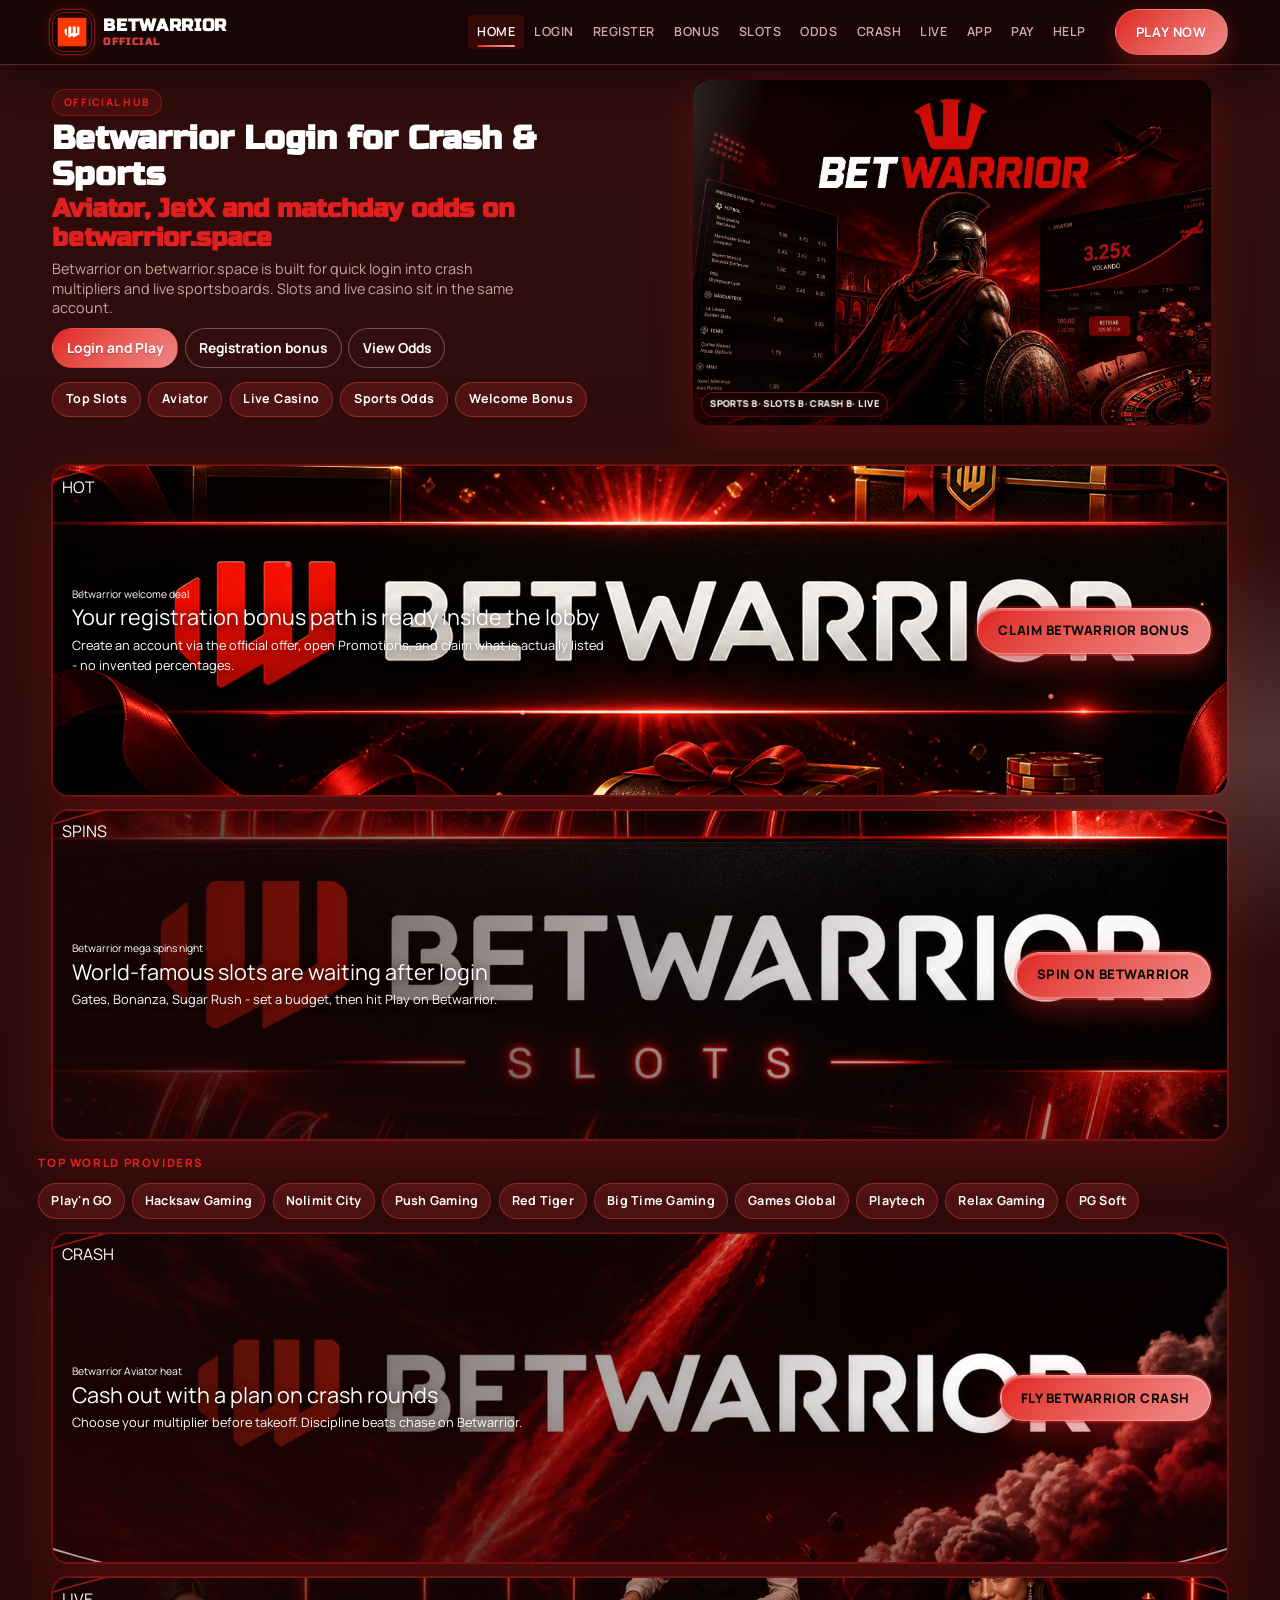
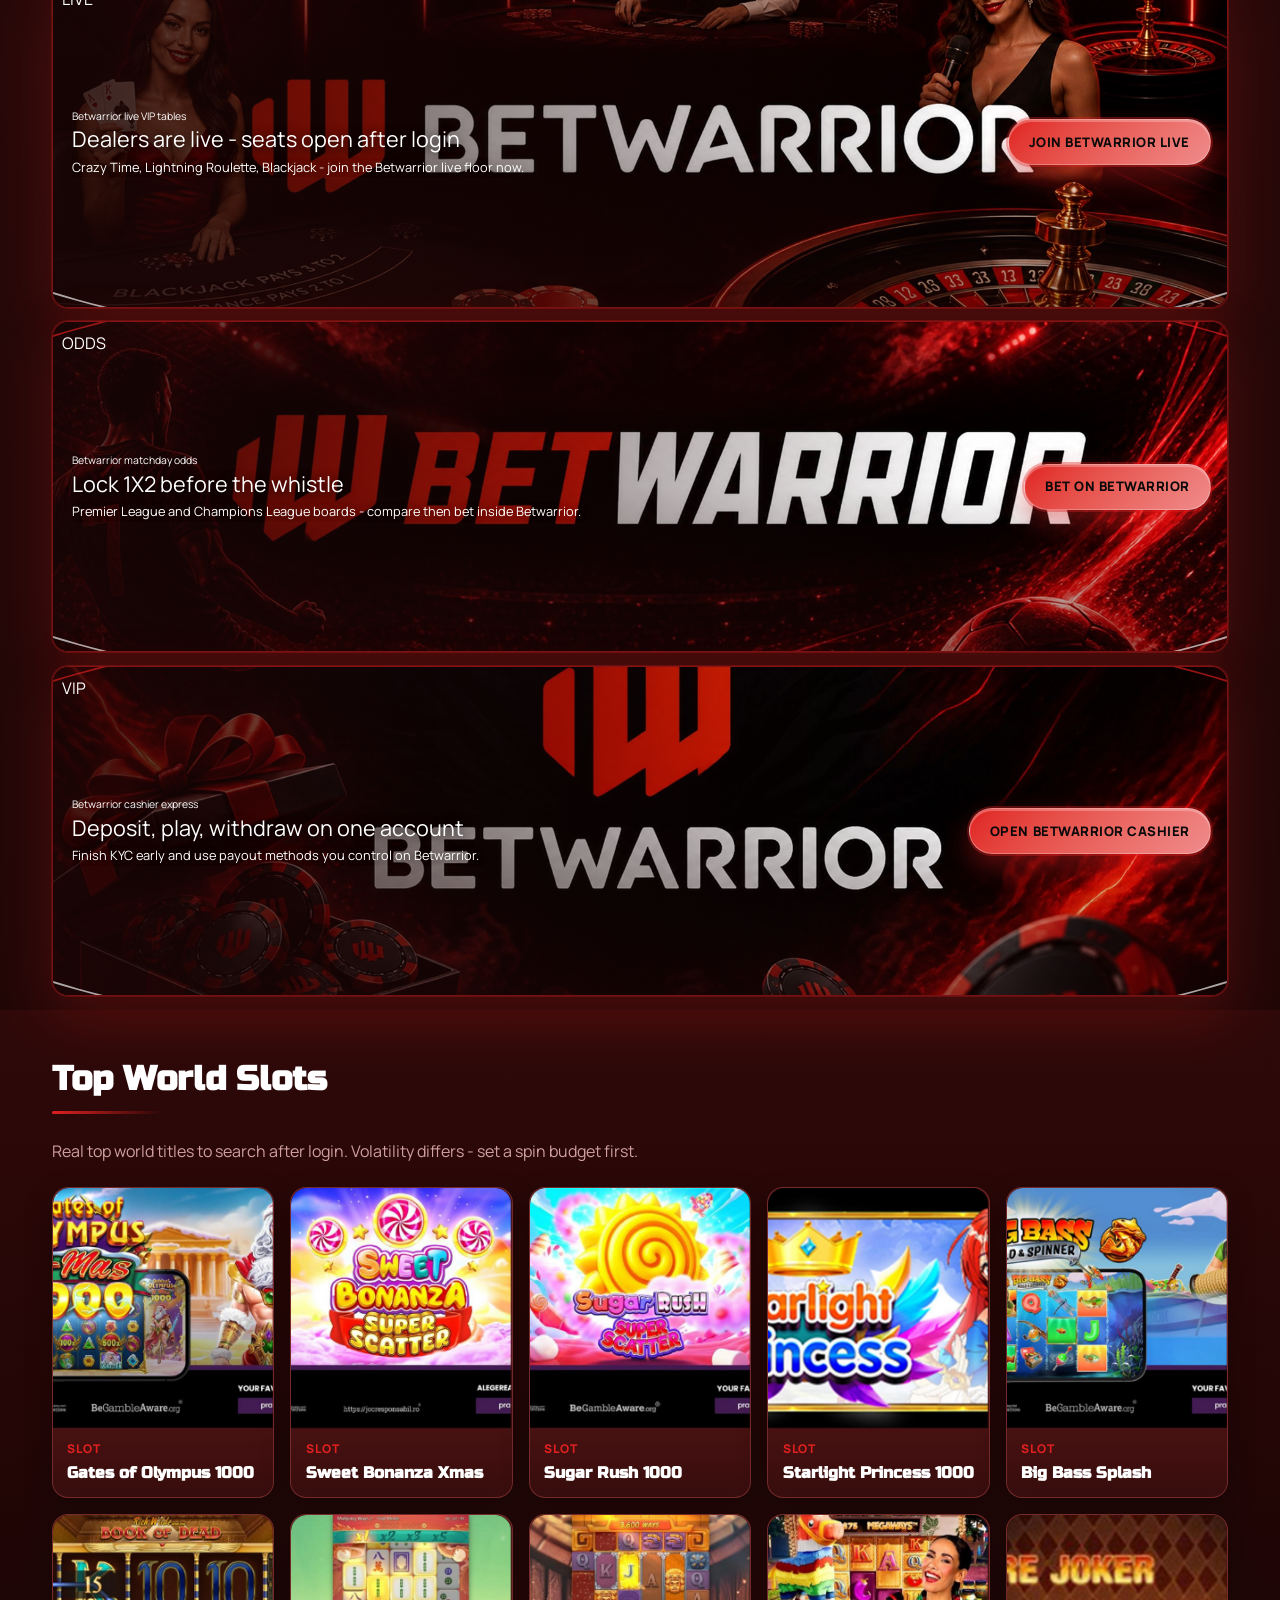
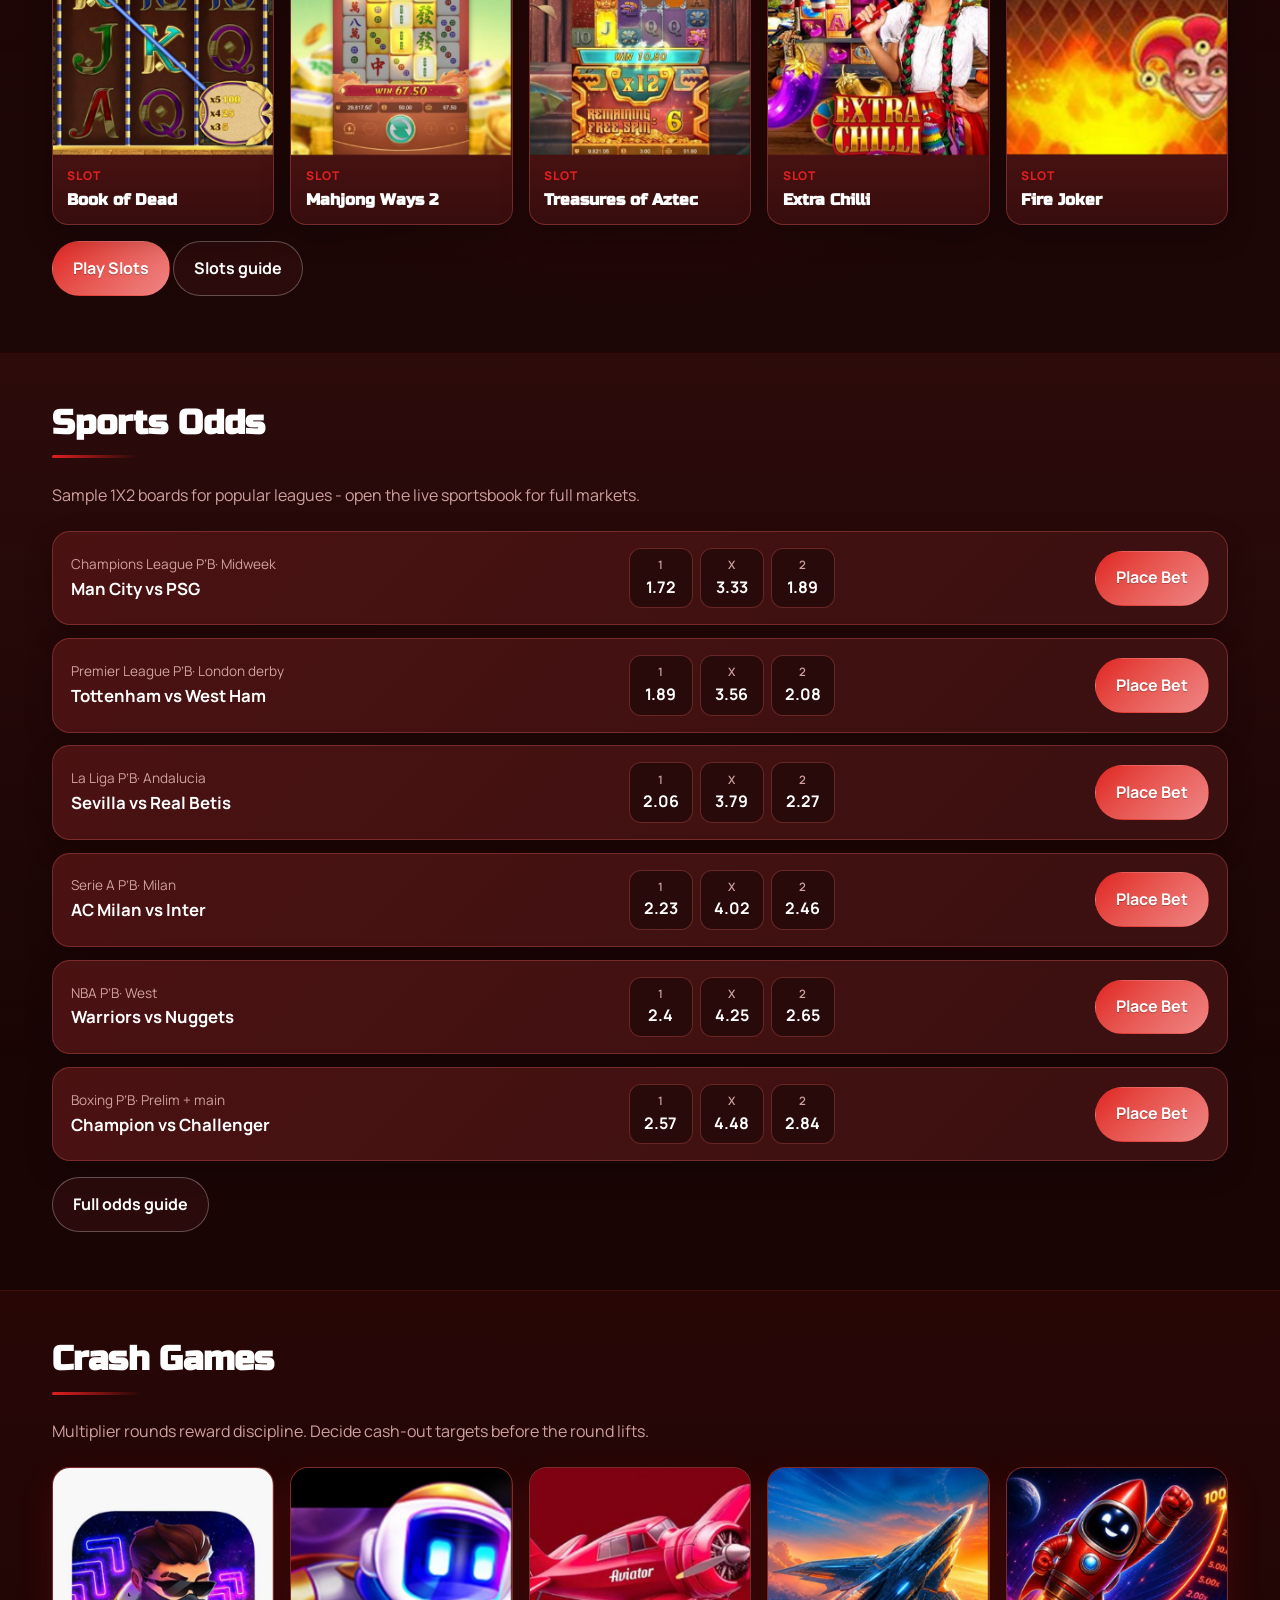
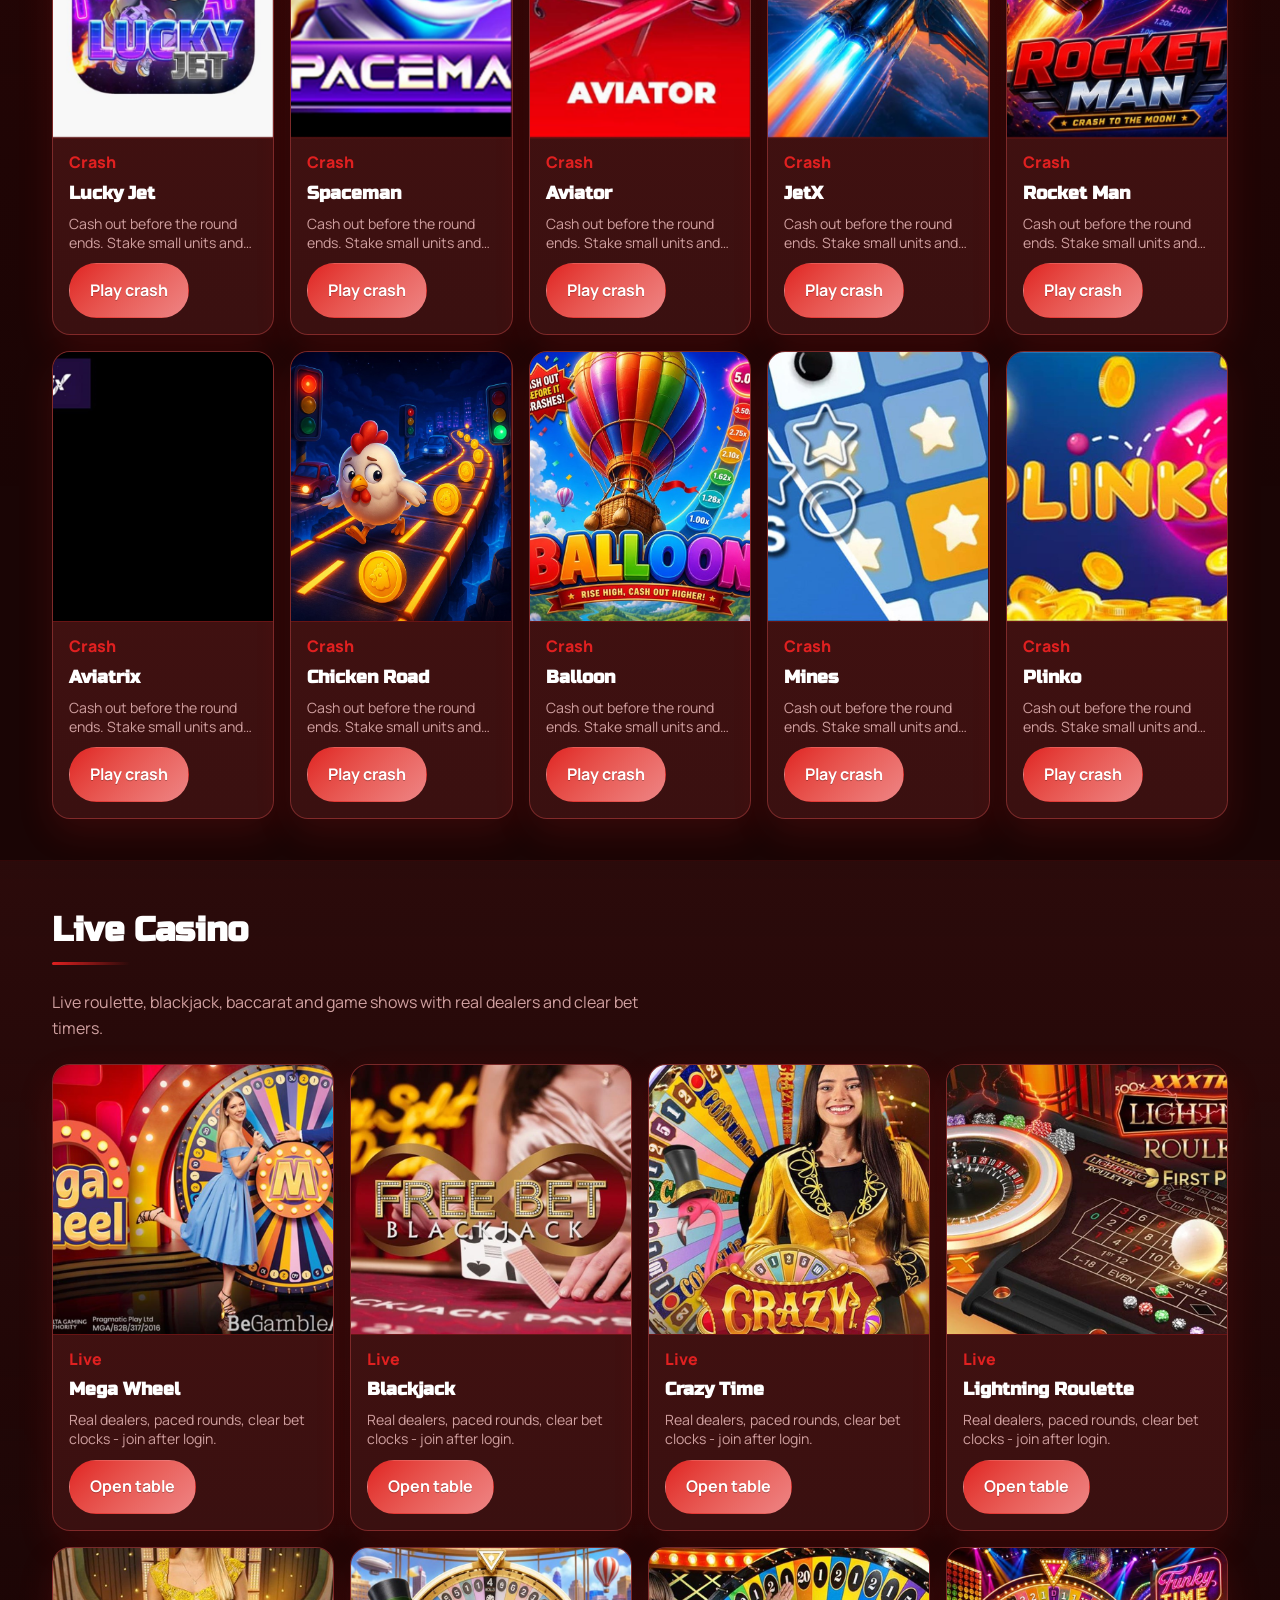
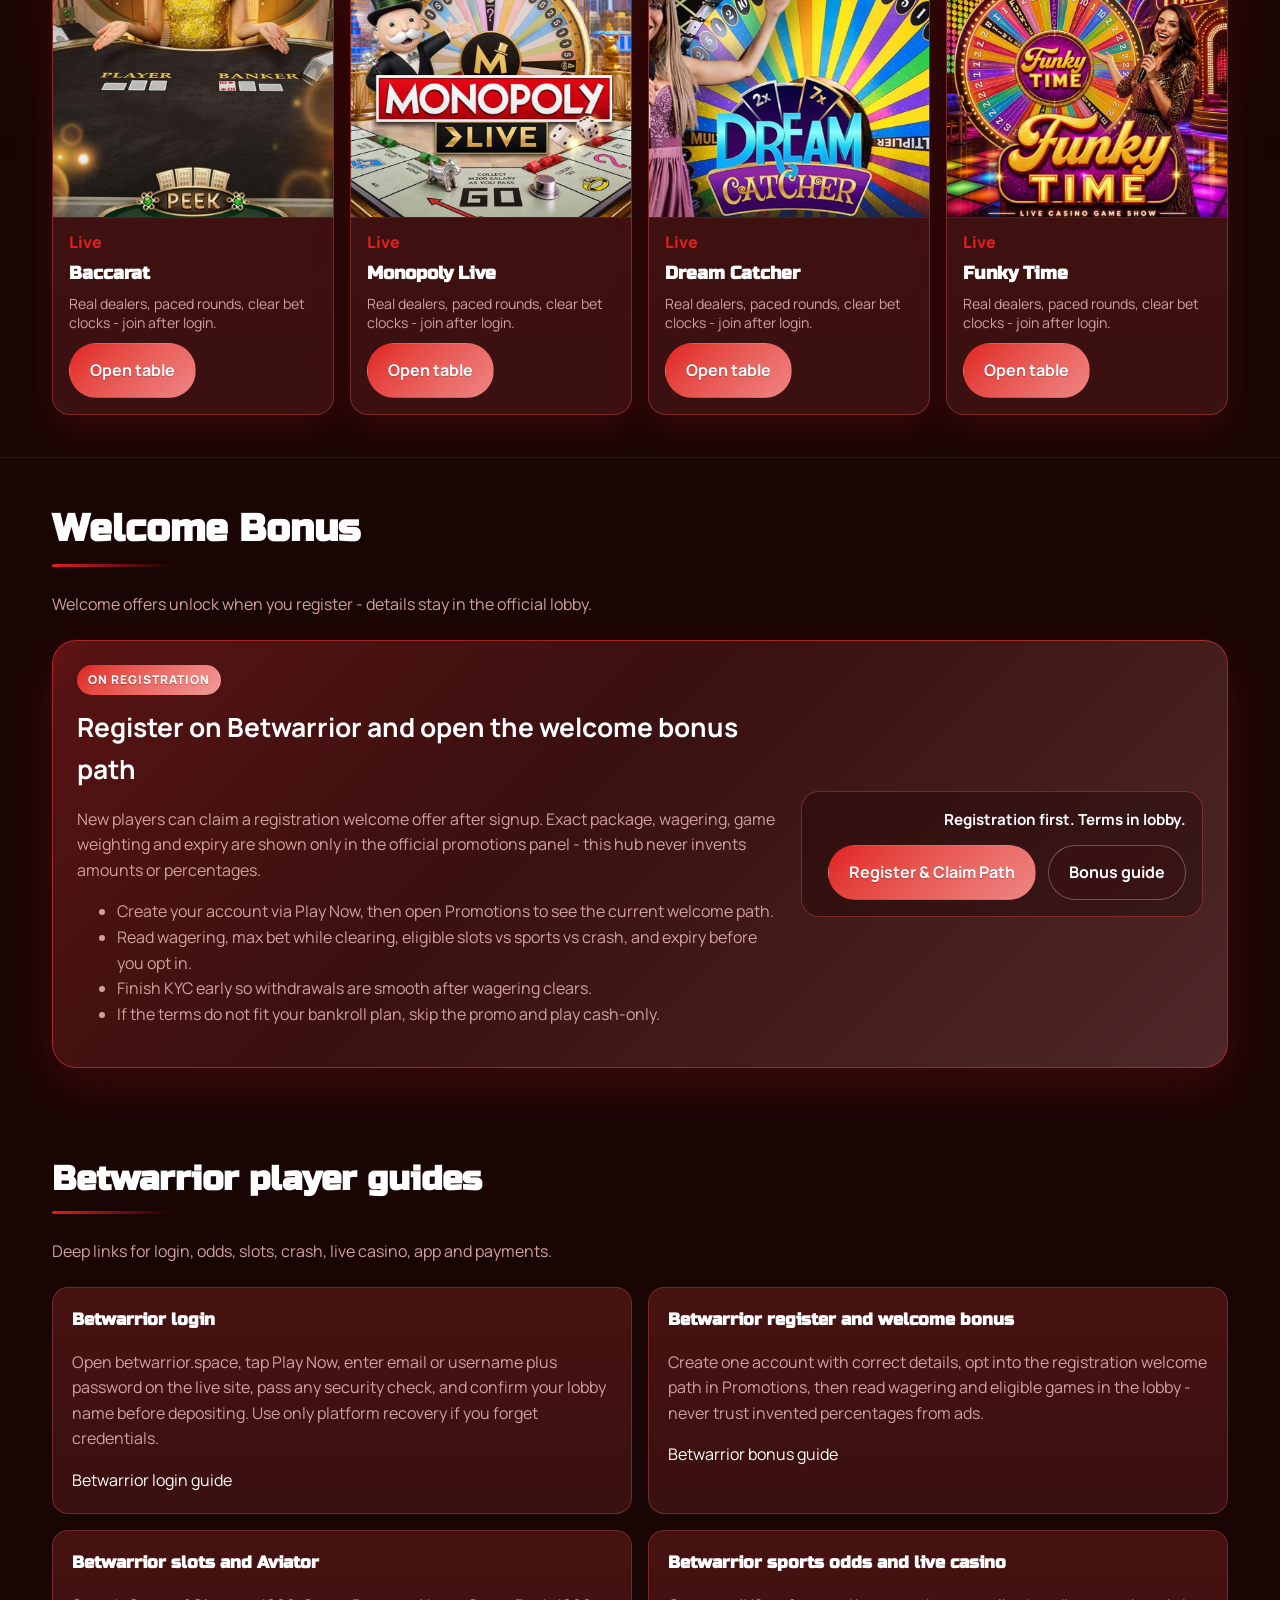
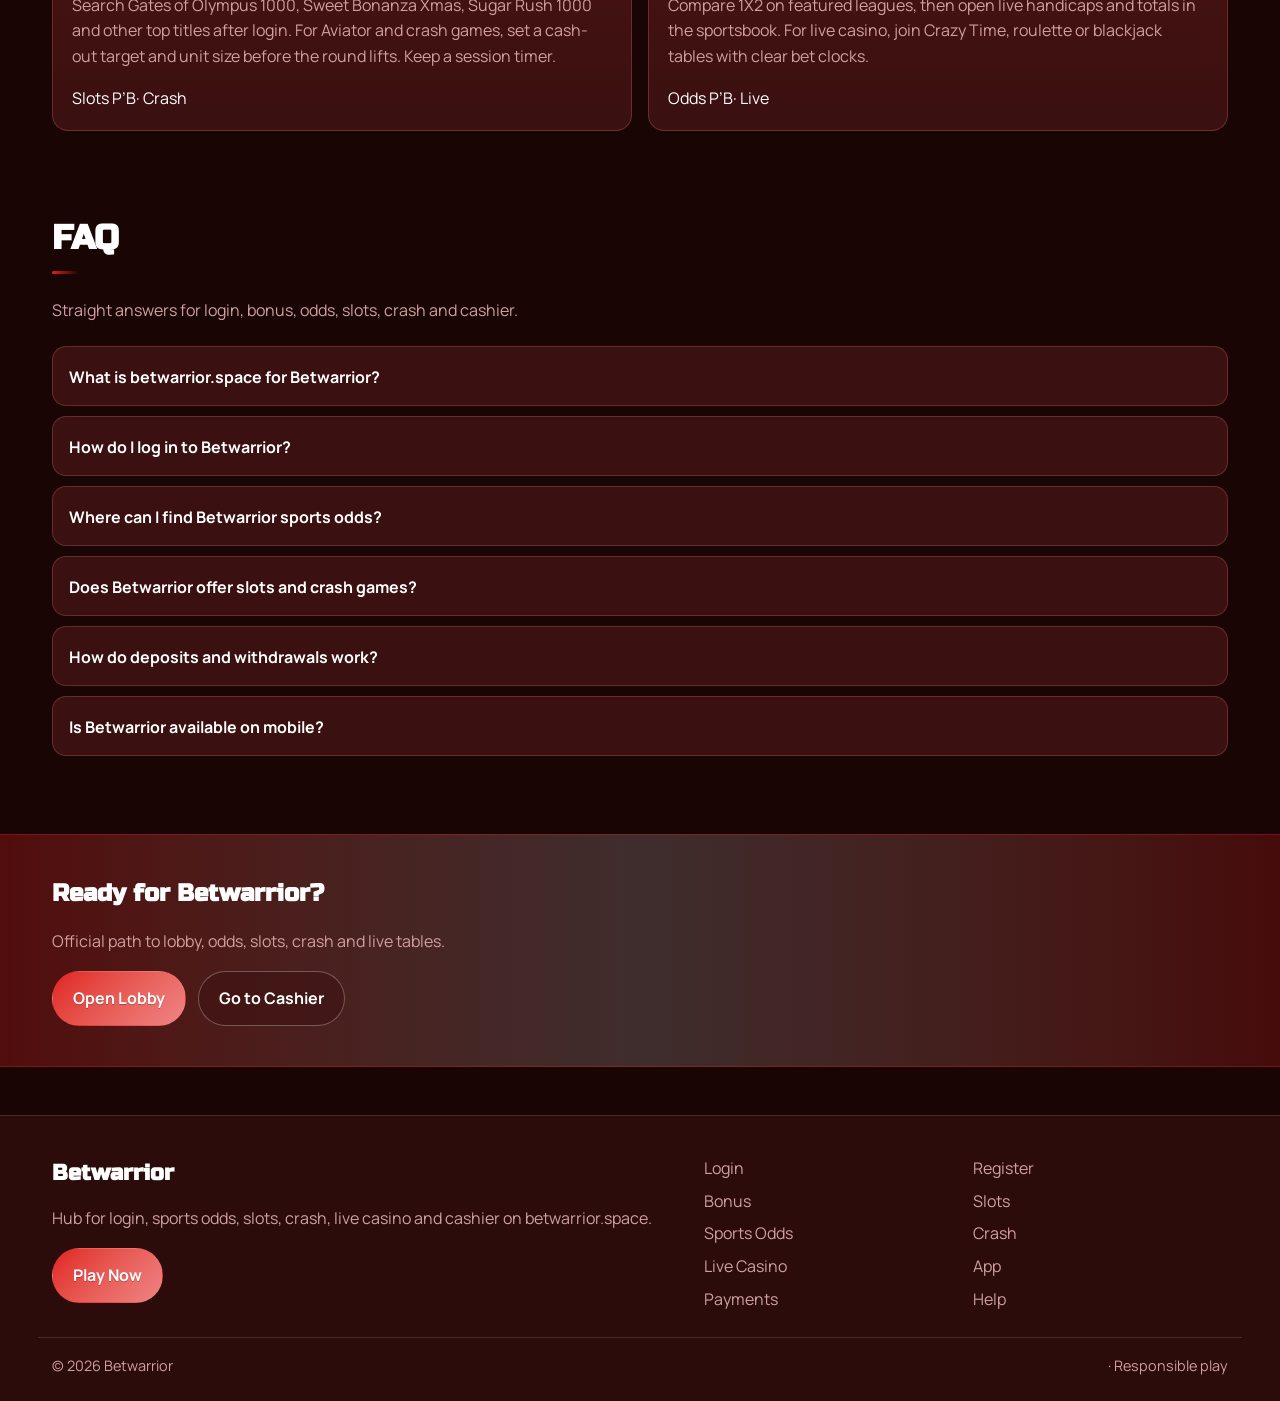
==== index.html @ b905998a "Launch Betwarrior hub on betwarrior.space" ====
<!DOCTYPE html>
<html lang="en">
<head>
<meta charset="utf-8">
<meta name="viewport" content="width=device-width, initial-scale=1">
<title>Betwarrior Login, Aviator Crash, Sports Odds &amp; Slots | betwarrior.space</title>
<meta name="description" content="Betwarrior via betwarrior.space: login, welcome bonus path, Aviator crash, sports odds, top slots and live casino.">
<meta name="keywords" content="Betwarrior, Betwarrior login, Betwarrior register, Betwarrior bonus, Betwarrior slots, Betwarrior Aviator, Betwarrior live casino, Betwarrior odds, Betwarrior app, Betwarrior deposit, Gates of Olympus 1000, Sweet Bonanza Xmas, Sugar Rush 1000, Aviator, crash games, sports betting, betwarrior.space">
<meta name="robots" content="index,follow,max-image-preview:large">
<link rel="canonical" href="https://betwarrior.space/">
<meta property="og:type" content="website">
<meta property="og:site_name" content="Betwarrior">
<meta property="og:title" content="Betwarrior Login, Aviator Crash, Sports Odds &amp; Slots | betwarrior.space">
<meta property="og:description" content="Betwarrior via betwarrior.space: login, welcome bonus path, Aviator crash, sports odds, top slots and live casino.">
<meta property="og:url" content="https://betwarrior.space/">
<meta property="og:image" content="https://betwarrior.space/assets/brand/logo.png">
<meta name="twitter:card" content="summary_large_image">
<meta name="twitter:title" content="Betwarrior Login, Aviator Crash, Sports Odds &amp; Slots | betwarrior.space">
<meta name="twitter:description" content="Betwarrior via betwarrior.space: login, welcome bonus path, Aviator crash, sports odds, top slots and live casino.">
<meta name="twitter:image" content="https://betwarrior.space/assets/brand/logo.png">
<link rel="icon" href="/favicon.ico" sizes="any">
<link rel="icon" type="image/png" sizes="48x48" href="/favicon-48x48.png">
<link rel="icon" type="image/png" sizes="96x96" href="/favicon-96x96.png">
<link rel="icon" type="image/png" sizes="192x192" href="/favicon-192x192.png">
<link rel="apple-touch-icon" sizes="180x180" href="/apple-touch-icon.png">
<link rel="manifest" href="/site.webmanifest">
<link rel="preconnect" href="https://fonts.googleapis.com">
<link rel="preconnect" href="https://fonts.gstatic.com" crossorigin>
<link href="https://fonts.googleapis.com/css2?family=Russo+One:wght@600;700&family=Manrope:wght@400;600;700&display=swap" rel="stylesheet">
<link rel="stylesheet" href="/css/styles.css">
<link rel="stylesheet" href="/css/i18n.css">
<script type="application/ld+json">{"@context":"https://schema.org","@type":"FAQPage","url":"https://betwarrior.space/","mainEntity":[{"@type":"Question","name":"What is betwarrior.space for Betwarrior?","acceptedAnswer":{"@type":"Answer","text":"betwarrior.space is the SEO hub for Betwarrior login, sports odds, slots, crash games, live casino and cashier. Tap Play Now and confirm you land on the live Betwarrior platform."}},{"@type":"Question","name":"How do I log in to Betwarrior?","acceptedAnswer":{"@type":"Answer","text":"Open Play Now from betwarrior.space, enter your registered email or username and password on the live site, complete any security check, then confirm your account name appears in the lobby header."}},{"@type":"Question","name":"Where can I find Betwarrior sports odds?","acceptedAnswer":{"@type":"Answer","text":"Use the sports / odds section on this hub, then continue to the live Betwarrior sportsbook for 1X2, handicaps, totals and in-play markets across major leagues."}},{"@type":"Question","name":"Does Betwarrior offer slots and crash games?","acceptedAnswer":{"@type":"Answer","text":"Yes. Popular slots and crash titles are highlighted here so you can jump straight into the lobby catalog after login. Set a session budget before spinning."}},{"@type":"Question","name":"How do deposits and withdrawals work?","acceptedAnswer":{"@type":"Answer","text":"Fund via the cashier after login, complete KYC early if prompted, and use the same methods for withdrawals. Keep billing details consistent with your profile."}},{"@type":"Question","name":"Is Betwarrior available on mobile?","acceptedAnswer":{"@type":"Answer","text":"One account works on phone and desktop browsers. Prefer a stable connection, avoid shared devices, and log out after cash sessions on borrowed phones."}}]}</script>
</head>
<body class="layout-1 home">
<header class="site-header" id="siteHeader">
<div class="wrap header-bar">
<a class="brand" href="/" aria-label="Betwarrior home">
<span class="brand-mark"><img src="/assets/brand/logo.png" alt="Betwarrior logo" width="40" height="40"></span>
<span class="brand-copy"><span class="brand-name">Betwarrior</span><span class="brand-tag">Official</span></span>
</a>
<button class="nav-toggle" id="navToggle" aria-expanded="false" aria-controls="siteNav" type="button" aria-label="Open menu"><span></span><span></span><span></span></button>
<nav class="site-nav" id="siteNav" aria-label="Primary"><a class="nav-link is-active" href="/">Home</a><a class="nav-link" href="/bwar-login.html">Login</a><a class="nav-link" href="/bwar-register.html">Register</a><a class="nav-link" href="/bwar-bonus.html">Bonus</a><a class="nav-link" href="/bwar-slots.html">Slots</a><a class="nav-link" href="/bwar-odds.html">Odds</a><a class="nav-link" href="/bwar-crash.html">Crash</a><a class="nav-link" href="/bwar-live.html">Live</a><a class="nav-link" href="/bwar-app.html">App</a><a class="nav-link" href="/bwar-pay.html">Pay</a><a class="nav-link" href="/bwar-help.html">Help</a></nav>
<a class="btn btn-accent header-cta" href="https://martell888.online/SvHNhJFR?sub_id_1=betwarrior.space" rel="nofollow sponsored noopener" target="_blank">Play Now</a>
</div>
</header>
<section class="hero"><div class="wrap"><div class="hero-shell">
<div class="hero-copy reveal">
<div class="eyebrow eyebrow-pill">Official hub</div>
<h1>Betwarrior Login for Crash &amp; Sports<span>Aviator, JetX and matchday odds on betwarrior.space</span></h1>
<p class="lead">Betwarrior on betwarrior.space is built for quick login into crash multipliers and live sportsboards. Slots and live casino sit in the same account.</p>
<div class="cta-row">
<a class="btn btn-accent" href="https://martell888.online/SvHNhJFR?sub_id_1=betwarrior.space" rel="nofollow sponsored noopener" target="_blank">Login and Play</a>
<a class="btn btn-ghost" href="/bwar-bonus.html">Registration bonus</a>
<a class="btn btn-ghost" href="/bwar-odds.html">View Odds</a>
</div>
<div class="hero-chips" aria-label="Quick links">
<a class="chip chip-hot" href="#slots">Top Slots</a>
<a class="chip chip-hot" href="#crash">Aviator</a>
<a class="chip chip-hot" href="#live">Live Casino</a>
<a class="chip chip-hot" href="#odds">Sports Odds</a>
<a class="chip chip-hot" href="#bonus">Welcome Bonus</a>
</div>
</div>
<div class="hero-visual hero-stage reveal" aria-label="Betwarrior sports and betting">
<div class="hero-glow" aria-hidden="true"></div>
<img class="hero-img" src="/assets/hero.jpg" alt="Betwarrior sports betting and casino" width="768" height="1024" loading="eager">
<div class="hero-shine" aria-hidden="true"></div>
<div class="hero-badge">Sports В· Slots В· Crash В· Live</div>
</div>
</div></div></section>
<div class="wrap"><a class="promo-fx promo-jackpot reveal" href="https://martell888.online/SvHNhJFR?sub_id_1=betwarrior.space" rel="nofollow sponsored noopener" target="_blank">
<span class="promo-badge">HOT</span>
<span class="promo-fx-glow" aria-hidden="true"></span>
<span class="promo-fx-scan" aria-hidden="true"></span>
<span class="promo-fx-particles" aria-hidden="true"></span>
<span class="promo-fx-rays" aria-hidden="true"></span>
<span class="promo-fx-ring" aria-hidden="true"></span>
<div class="promo-media"><img src="/assets/promo/promo-bonus.jpg" alt="Betwarrior promo" width="960" height="540" loading="lazy"></div>
<div class="promo-copy"><span class="promo-kicker">Betwarrior welcome deal</span><div class="promo-title">Your registration bonus path is ready inside the lobby</div><p class="promo-sub">Create an account via the official offer, open Promotions, and claim what is actually listed - no invented percentages.</p></div>
<span class="promo-cta"><span class="promo-cta-shine" aria-hidden="true"></span><span class="promo-cta-label">Claim Betwarrior bonus</span></span>
</a></div>
<div class="wrap"><a class="promo-fx promo-neon reveal" href="https://martell888.online/SvHNhJFR?sub_id_1=betwarrior.space" rel="nofollow sponsored noopener" target="_blank">
<span class="promo-badge">SPINS</span>
<span class="promo-fx-glow" aria-hidden="true"></span>
<span class="promo-fx-scan" aria-hidden="true"></span>
<span class="promo-fx-particles" aria-hidden="true"></span>
<span class="promo-fx-rays" aria-hidden="true"></span>
<span class="promo-fx-ring" aria-hidden="true"></span>
<div class="promo-media"><img src="/assets/promo/promo-slots.jpg" alt="Betwarrior promo" width="960" height="540" loading="lazy"></div>
<div class="promo-copy"><span class="promo-kicker">Betwarrior mega spins night</span><div class="promo-title">World-famous slots are waiting after login</div><p class="promo-sub">Gates, Bonanza, Sugar Rush - set a budget, then hit Play on Betwarrior.</p></div>
<span class="promo-cta"><span class="promo-cta-shine" aria-hidden="true"></span><span class="promo-cta-label">Spin on Betwarrior</span></span>
</a></div>
<div class="providers-block reveal"><div class="providers-label">Top world providers</div><div class="providers-strip"><a class="provider-chip" href="https://martell888.online/SvHNhJFR?sub_id_1=betwarrior.space" rel="nofollow sponsored noopener" target="_blank">Play&#39;n GO</a><a class="provider-chip" href="https://martell888.online/SvHNhJFR?sub_id_1=betwarrior.space" rel="nofollow sponsored noopener" target="_blank">Hacksaw Gaming</a><a class="provider-chip" href="https://martell888.online/SvHNhJFR?sub_id_1=betwarrior.space" rel="nofollow sponsored noopener" target="_blank">Nolimit City</a><a class="provider-chip" href="https://martell888.online/SvHNhJFR?sub_id_1=betwarrior.space" rel="nofollow sponsored noopener" target="_blank">Push Gaming</a><a class="provider-chip" href="https://martell888.online/SvHNhJFR?sub_id_1=betwarrior.space" rel="nofollow sponsored noopener" target="_blank">Red Tiger</a><a class="provider-chip" href="https://martell888.online/SvHNhJFR?sub_id_1=betwarrior.space" rel="nofollow sponsored noopener" target="_blank">Big Time Gaming</a><a class="provider-chip" href="https://martell888.online/SvHNhJFR?sub_id_1=betwarrior.space" rel="nofollow sponsored noopener" target="_blank">Games Global</a><a class="provider-chip" href="https://martell888.online/SvHNhJFR?sub_id_1=betwarrior.space" rel="nofollow sponsored noopener" target="_blank">Playtech</a><a class="provider-chip" href="https://martell888.online/SvHNhJFR?sub_id_1=betwarrior.space" rel="nofollow sponsored noopener" target="_blank">Relax Gaming</a><a class="provider-chip" href="https://martell888.online/SvHNhJFR?sub_id_1=betwarrior.space" rel="nofollow sponsored noopener" target="_blank">PG Soft</a></div></div>
<div class="wrap"><a class="promo-fx promo-flame reveal" href="https://martell888.online/SvHNhJFR?sub_id_1=betwarrior.space" rel="nofollow sponsored noopener" target="_blank">
<span class="promo-badge">CRASH</span>
<span class="promo-fx-glow" aria-hidden="true"></span>
<span class="promo-fx-scan" aria-hidden="true"></span>
<span class="promo-fx-particles" aria-hidden="true"></span>
<span class="promo-fx-rays" aria-hidden="true"></span>
<span class="promo-fx-ring" aria-hidden="true"></span>
<div class="promo-media"><img src="/assets/promo/promo-crash.jpg" alt="Betwarrior promo" width="960" height="540" loading="lazy"></div>
<div class="promo-copy"><span class="promo-kicker">Betwarrior Aviator heat</span><div class="promo-title">Cash out with a plan on crash rounds</div><p class="promo-sub">Choose your multiplier before takeoff. Discipline beats chase on Betwarrior.</p></div>
<span class="promo-cta"><span class="promo-cta-shine" aria-hidden="true"></span><span class="promo-cta-label">Fly Betwarrior crash</span></span>
</a></div>
<div class="wrap"><a class="promo-fx promo-roulette reveal" href="https://martell888.online/SvHNhJFR?sub_id_1=betwarrior.space" rel="nofollow sponsored noopener" target="_blank">
<span class="promo-badge">LIVE</span>
<span class="promo-fx-glow" aria-hidden="true"></span>
<span class="promo-fx-scan" aria-hidden="true"></span>
<span class="promo-fx-particles" aria-hidden="true"></span>
<span class="promo-fx-rays" aria-hidden="true"></span>
<span class="promo-fx-ring" aria-hidden="true"></span>
<div class="promo-media"><img src="/assets/promo/promo-live.jpg" alt="Betwarrior promo" width="960" height="540" loading="lazy"></div>
<div class="promo-copy"><span class="promo-kicker">Betwarrior live VIP tables</span><div class="promo-title">Dealers are live - seats open after login</div><p class="promo-sub">Crazy Time, Lightning Roulette, Blackjack - join the Betwarrior live floor now.</p></div>
<span class="promo-cta"><span class="promo-cta-shine" aria-hidden="true"></span><span class="promo-cta-label">Join Betwarrior live</span></span>
</a></div>
<div class="wrap"><a class="promo-fx promo-blast reveal" href="https://martell888.online/SvHNhJFR?sub_id_1=betwarrior.space" rel="nofollow sponsored noopener" target="_blank">
<span class="promo-badge">ODDS</span>
<span class="promo-fx-glow" aria-hidden="true"></span>
<span class="promo-fx-scan" aria-hidden="true"></span>
<span class="promo-fx-particles" aria-hidden="true"></span>
<span class="promo-fx-rays" aria-hidden="true"></span>
<span class="promo-fx-ring" aria-hidden="true"></span>
<div class="promo-media"><img src="/assets/promo/promo-odds.jpg" alt="Betwarrior promo" width="960" height="540" loading="lazy"></div>
<div class="promo-copy"><span class="promo-kicker">Betwarrior matchday odds</span><div class="promo-title">Lock 1X2 before the whistle</div><p class="promo-sub">Premier League and Champions League boards - compare then bet inside Betwarrior.</p></div>
<span class="promo-cta"><span class="promo-cta-shine" aria-hidden="true"></span><span class="promo-cta-label">Bet on Betwarrior</span></span>
</a></div>
<div class="wrap"><a class="promo-fx promo-vip reveal" href="https://martell888.online/SvHNhJFR?sub_id_1=betwarrior.space" rel="nofollow sponsored noopener" target="_blank">
<span class="promo-badge">VIP</span>
<span class="promo-fx-glow" aria-hidden="true"></span>
<span class="promo-fx-scan" aria-hidden="true"></span>
<span class="promo-fx-particles" aria-hidden="true"></span>
<span class="promo-fx-rays" aria-hidden="true"></span>
<span class="promo-fx-ring" aria-hidden="true"></span>
<div class="promo-media"><img src="/assets/promo/promo-cashier.jpg" alt="Betwarrior promo" width="960" height="540" loading="lazy"></div>
<div class="promo-copy"><span class="promo-kicker">Betwarrior cashier express</span><div class="promo-title">Deposit, play, withdraw on one account</div><p class="promo-sub">Finish KYC early and use payout methods you control on Betwarrior.</p></div>
<span class="promo-cta"><span class="promo-cta-shine" aria-hidden="true"></span><span class="promo-cta-label">Open Betwarrior cashier</span></span>
</a></div>
<section class="section section-hot" id="slots"><div class="wrap">
<div class="section-head"><h2>Top World Slots</h2><p class="mute">Real top world titles to search after login. Volatility differs - set a spin budget first.</p></div>
<div class="card-grid"><article class="game-card"><a class="js-offer-card" href="https://martell888.online/SvHNhJFR?sub_id_1=betwarrior.space" rel="nofollow sponsored noopener" target="_blank"><img src="/assets/slots/slot-01.jpg" alt="Gates of Olympus 1000" width="320" height="240" loading="lazy"><div class="card-meta"><div class="tag">Slot</div><h3>Gates of Olympus 1000</h3></div></a></article><article class="game-card"><a class="js-offer-card" href="https://martell888.online/SvHNhJFR?sub_id_1=betwarrior.space" rel="nofollow sponsored noopener" target="_blank"><img src="/assets/slots/slot-02.jpg" alt="Sweet Bonanza Xmas" width="320" height="240" loading="lazy"><div class="card-meta"><div class="tag">Slot</div><h3>Sweet Bonanza Xmas</h3></div></a></article><article class="game-card"><a class="js-offer-card" href="https://martell888.online/SvHNhJFR?sub_id_1=betwarrior.space" rel="nofollow sponsored noopener" target="_blank"><img src="/assets/slots/slot-03.jpg" alt="Sugar Rush 1000" width="320" height="240" loading="lazy"><div class="card-meta"><div class="tag">Slot</div><h3>Sugar Rush 1000</h3></div></a></article><article class="game-card"><a class="js-offer-card" href="https://martell888.online/SvHNhJFR?sub_id_1=betwarrior.space" rel="nofollow sponsored noopener" target="_blank"><img src="/assets/slots/slot-04.jpg" alt="Starlight Princess 1000" width="320" height="240" loading="lazy"><div class="card-meta"><div class="tag">Slot</div><h3>Starlight Princess 1000</h3></div></a></article><article class="game-card"><a class="js-offer-card" href="https://martell888.online/SvHNhJFR?sub_id_1=betwarrior.space" rel="nofollow sponsored noopener" target="_blank"><img src="/assets/slots/slot-05.jpg" alt="Big Bass Splash" width="320" height="240" loading="lazy"><div class="card-meta"><div class="tag">Slot</div><h3>Big Bass Splash</h3></div></a></article><article class="game-card"><a class="js-offer-card" href="https://martell888.online/SvHNhJFR?sub_id_1=betwarrior.space" rel="nofollow sponsored noopener" target="_blank"><img src="/assets/slots/slot-06.jpg" alt="Book of Dead" width="320" height="240" loading="lazy"><div class="card-meta"><div class="tag">Slot</div><h3>Book of Dead</h3></div></a></article><article class="game-card"><a class="js-offer-card" href="https://martell888.online/SvHNhJFR?sub_id_1=betwarrior.space" rel="nofollow sponsored noopener" target="_blank"><img src="/assets/slots/slot-07.jpg" alt="Mahjong Ways 2" width="320" height="240" loading="lazy"><div class="card-meta"><div class="tag">Slot</div><h3>Mahjong Ways 2</h3></div></a></article><article class="game-card"><a class="js-offer-card" href="https://martell888.online/SvHNhJFR?sub_id_1=betwarrior.space" rel="nofollow sponsored noopener" target="_blank"><img src="/assets/slots/slot-08.jpg" alt="Treasures of Aztec" width="320" height="240" loading="lazy"><div class="card-meta"><div class="tag">Slot</div><h3>Treasures of Aztec</h3></div></a></article><article class="game-card"><a class="js-offer-card" href="https://martell888.online/SvHNhJFR?sub_id_1=betwarrior.space" rel="nofollow sponsored noopener" target="_blank"><img src="/assets/slots/slot-09.jpg" alt="Extra Chilli" width="320" height="240" loading="lazy"><div class="card-meta"><div class="tag">Slot</div><h3>Extra Chilli</h3></div></a></article><article class="game-card"><a class="js-offer-card" href="https://martell888.online/SvHNhJFR?sub_id_1=betwarrior.space" rel="nofollow sponsored noopener" target="_blank"><img src="/assets/slots/slot-10.jpg" alt="Fire Joker" width="320" height="240" loading="lazy"><div class="card-meta"><div class="tag">Slot</div><h3>Fire Joker</h3></div></a></article></div>
<p style="margin-top:1rem"><a class="btn btn-accent" href="https://martell888.online/SvHNhJFR?sub_id_1=betwarrior.space" rel="nofollow sponsored noopener" target="_blank">Play Slots</a>
<a class="btn btn-ghost" href="/bwar-slots.html">Slots guide</a></p>
</div></section>
<section class="section section-alt" id="odds"><div class="wrap">
<div class="section-head"><h2>Sports Odds</h2><p class="mute">Sample 1X2 boards for popular leagues - open the live sportsbook for full markets.</p></div>
<div class="odds-board"><article class="odds-row">
<div><div class="odds-meta">Champions League Р’В· Midweek</div>
<div class="odds-match">Man City vs PSG</div></div>
<div class="odds-prices"><div class="price"><small>1</small>1.72</div><div class="price"><small>X</small>3.33</div><div class="price"><small>2</small>1.89</div></div>
<a class="btn btn-accent" href="https://martell888.online/SvHNhJFR?sub_id_1=betwarrior.space" rel="nofollow sponsored noopener" target="_blank">Place Bet</a>
</article>
<article class="odds-row">
<div><div class="odds-meta">Premier League Р’В· London derby</div>
<div class="odds-match">Tottenham vs West Ham</div></div>
<div class="odds-prices"><div class="price"><small>1</small>1.89</div><div class="price"><small>X</small>3.56</div><div class="price"><small>2</small>2.08</div></div>
<a class="btn btn-accent" href="https://martell888.online/SvHNhJFR?sub_id_1=betwarrior.space" rel="nofollow sponsored noopener" target="_blank">Place Bet</a>
</article>
<article class="odds-row">
<div><div class="odds-meta">La Liga Р’В· Andalucia</div>
<div class="odds-match">Sevilla vs Real Betis</div></div>
<div class="odds-prices"><div class="price"><small>1</small>2.06</div><div class="price"><small>X</small>3.79</div><div class="price"><small>2</small>2.27</div></div>
<a class="btn btn-accent" href="https://martell888.online/SvHNhJFR?sub_id_1=betwarrior.space" rel="nofollow sponsored noopener" target="_blank">Place Bet</a>
</article>
<article class="odds-row">
<div><div class="odds-meta">Serie A Р’В· Milan</div>
<div class="odds-match">AC Milan vs Inter</div></div>
<div class="odds-prices"><div class="price"><small>1</small>2.23</div><div class="price"><small>X</small>4.02</div><div class="price"><small>2</small>2.46</div></div>
<a class="btn btn-accent" href="https://martell888.online/SvHNhJFR?sub_id_1=betwarrior.space" rel="nofollow sponsored noopener" target="_blank">Place Bet</a>
</article>
<article class="odds-row">
<div><div class="odds-meta">NBA Р’В· West</div>
<div class="odds-match">Warriors vs Nuggets</div></div>
<div class="odds-prices"><div class="price"><small>1</small>2.4</div><div class="price"><small>X</small>4.25</div><div class="price"><small>2</small>2.65</div></div>
<a class="btn btn-accent" href="https://martell888.online/SvHNhJFR?sub_id_1=betwarrior.space" rel="nofollow sponsored noopener" target="_blank">Place Bet</a>
</article>
<article class="odds-row">
<div><div class="odds-meta">Boxing Р’В· Prelim + main</div>
<div class="odds-match">Champion vs Challenger</div></div>
<div class="odds-prices"><div class="price"><small>1</small>2.57</div><div class="price"><small>X</small>4.48</div><div class="price"><small>2</small>2.84</div></div>
<a class="btn btn-accent" href="https://martell888.online/SvHNhJFR?sub_id_1=betwarrior.space" rel="nofollow sponsored noopener" target="_blank">Place Bet</a>
</article></div>
<p style="margin-top:1rem"><a class="btn btn-ghost" href="/bwar-odds.html">Full odds guide</a></p>
</div></section>
<section class="section section-hot" id="crash"><div class="wrap">
<div class="section-head"><h2>Crash Games</h2><p class="mute">Multiplier rounds reward discipline. Decide cash-out targets before the round lifts.</p></div>
<div class="crash-grid"><article class="panel media-panel"><img src="/assets/crash/crash-01.jpg" alt="Lucky Jet" width="480" height="270" loading="lazy"><div class="tag">Crash</div><h3>Lucky Jet</h3><p class="mute">Cash out before the round ends. Stake small units and define an exit multiplier first.</p><a class="btn btn-accent" href="https://martell888.online/SvHNhJFR?sub_id_1=betwarrior.space" rel="nofollow sponsored noopener" target="_blank">Play crash</a></article><article class="panel media-panel"><img src="/assets/crash/crash-02.jpg" alt="Spaceman" width="480" height="270" loading="lazy"><div class="tag">Crash</div><h3>Spaceman</h3><p class="mute">Cash out before the round ends. Stake small units and define an exit multiplier first.</p><a class="btn btn-accent" href="https://martell888.online/SvHNhJFR?sub_id_1=betwarrior.space" rel="nofollow sponsored noopener" target="_blank">Play crash</a></article><article class="panel media-panel"><img src="/assets/crash/crash-03.jpg" alt="Aviator" width="480" height="270" loading="lazy"><div class="tag">Crash</div><h3>Aviator</h3><p class="mute">Cash out before the round ends. Stake small units and define an exit multiplier first.</p><a class="btn btn-accent" href="https://martell888.online/SvHNhJFR?sub_id_1=betwarrior.space" rel="nofollow sponsored noopener" target="_blank">Play crash</a></article><article class="panel media-panel"><img src="/assets/crash/crash-04.jpg" alt="JetX" width="480" height="270" loading="lazy"><div class="tag">Crash</div><h3>JetX</h3><p class="mute">Cash out before the round ends. Stake small units and define an exit multiplier first.</p><a class="btn btn-accent" href="https://martell888.online/SvHNhJFR?sub_id_1=betwarrior.space" rel="nofollow sponsored noopener" target="_blank">Play crash</a></article><article class="panel media-panel"><img src="/assets/crash/crash-05.jpg" alt="Rocket Man" width="480" height="270" loading="lazy"><div class="tag">Crash</div><h3>Rocket Man</h3><p class="mute">Cash out before the round ends. Stake small units and define an exit multiplier first.</p><a class="btn btn-accent" href="https://martell888.online/SvHNhJFR?sub_id_1=betwarrior.space" rel="nofollow sponsored noopener" target="_blank">Play crash</a></article><article class="panel media-panel"><img src="/assets/crash/crash-06.jpg" alt="Aviatrix" width="480" height="270" loading="lazy"><div class="tag">Crash</div><h3>Aviatrix</h3><p class="mute">Cash out before the round ends. Stake small units and define an exit multiplier first.</p><a class="btn btn-accent" href="https://martell888.online/SvHNhJFR?sub_id_1=betwarrior.space" rel="nofollow sponsored noopener" target="_blank">Play crash</a></article><article class="panel media-panel"><img src="/assets/crash/crash-07.jpg" alt="Chicken Road" width="480" height="270" loading="lazy"><div class="tag">Crash</div><h3>Chicken Road</h3><p class="mute">Cash out before the round ends. Stake small units and define an exit multiplier first.</p><a class="btn btn-accent" href="https://martell888.online/SvHNhJFR?sub_id_1=betwarrior.space" rel="nofollow sponsored noopener" target="_blank">Play crash</a></article><article class="panel media-panel"><img src="/assets/crash/crash-08.jpg" alt="Balloon" width="480" height="270" loading="lazy"><div class="tag">Crash</div><h3>Balloon</h3><p class="mute">Cash out before the round ends. Stake small units and define an exit multiplier first.</p><a class="btn btn-accent" href="https://martell888.online/SvHNhJFR?sub_id_1=betwarrior.space" rel="nofollow sponsored noopener" target="_blank">Play crash</a></article><article class="panel media-panel"><img src="/assets/crash/crash-09.jpg" alt="Mines" width="480" height="270" loading="lazy"><div class="tag">Crash</div><h3>Mines</h3><p class="mute">Cash out before the round ends. Stake small units and define an exit multiplier first.</p><a class="btn btn-accent" href="https://martell888.online/SvHNhJFR?sub_id_1=betwarrior.space" rel="nofollow sponsored noopener" target="_blank">Play crash</a></article><article class="panel media-panel"><img src="/assets/crash/crash-10.jpg" alt="Plinko" width="480" height="270" loading="lazy"><div class="tag">Crash</div><h3>Plinko</h3><p class="mute">Cash out before the round ends. Stake small units and define an exit multiplier first.</p><a class="btn btn-accent" href="https://martell888.online/SvHNhJFR?sub_id_1=betwarrior.space" rel="nofollow sponsored noopener" target="_blank">Play crash</a></article></div>
</div></section>
<section class="section section-alt" id="live"><div class="wrap">
<div class="section-head"><h2>Live Casino</h2><p class="mute">Live roulette, blackjack, baccarat and game shows with real dealers and clear bet timers.</p></div>
<div class="live-grid"><article class="panel media-panel"><img src="/assets/live/live-01.jpg" alt="Mega Wheel" width="480" height="270" loading="lazy"><div class="tag">Live</div><h3>Mega Wheel</h3><p class="mute">Real dealers, paced rounds, clear bet clocks - join after login.</p><a class="btn btn-accent" href="https://martell888.online/SvHNhJFR?sub_id_1=betwarrior.space" rel="nofollow sponsored noopener" target="_blank">Open table</a></article><article class="panel media-panel"><img src="/assets/live/live-02.jpg" alt="Blackjack" width="480" height="270" loading="lazy"><div class="tag">Live</div><h3>Blackjack</h3><p class="mute">Real dealers, paced rounds, clear bet clocks - join after login.</p><a class="btn btn-accent" href="https://martell888.online/SvHNhJFR?sub_id_1=betwarrior.space" rel="nofollow sponsored noopener" target="_blank">Open table</a></article><article class="panel media-panel"><img src="/assets/live/live-03.jpg" alt="Crazy Time" width="480" height="270" loading="lazy"><div class="tag">Live</div><h3>Crazy Time</h3><p class="mute">Real dealers, paced rounds, clear bet clocks - join after login.</p><a class="btn btn-accent" href="https://martell888.online/SvHNhJFR?sub_id_1=betwarrior.space" rel="nofollow sponsored noopener" target="_blank">Open table</a></article><article class="panel media-panel"><img src="/assets/live/live-04.jpg" alt="Lightning Roulette" width="480" height="270" loading="lazy"><div class="tag">Live</div><h3>Lightning Roulette</h3><p class="mute">Real dealers, paced rounds, clear bet clocks - join after login.</p><a class="btn btn-accent" href="https://martell888.online/SvHNhJFR?sub_id_1=betwarrior.space" rel="nofollow sponsored noopener" target="_blank">Open table</a></article><article class="panel media-panel"><img src="/assets/live/live-05.jpg" alt="Baccarat" width="480" height="270" loading="lazy"><div class="tag">Live</div><h3>Baccarat</h3><p class="mute">Real dealers, paced rounds, clear bet clocks - join after login.</p><a class="btn btn-accent" href="https://martell888.online/SvHNhJFR?sub_id_1=betwarrior.space" rel="nofollow sponsored noopener" target="_blank">Open table</a></article><article class="panel media-panel"><img src="/assets/live/live-06.jpg" alt="Monopoly Live" width="480" height="270" loading="lazy"><div class="tag">Live</div><h3>Monopoly Live</h3><p class="mute">Real dealers, paced rounds, clear bet clocks - join after login.</p><a class="btn btn-accent" href="https://martell888.online/SvHNhJFR?sub_id_1=betwarrior.space" rel="nofollow sponsored noopener" target="_blank">Open table</a></article><article class="panel media-panel"><img src="/assets/live/live-07.jpg" alt="Dream Catcher" width="480" height="270" loading="lazy"><div class="tag">Live</div><h3>Dream Catcher</h3><p class="mute">Real dealers, paced rounds, clear bet clocks - join after login.</p><a class="btn btn-accent" href="https://martell888.online/SvHNhJFR?sub_id_1=betwarrior.space" rel="nofollow sponsored noopener" target="_blank">Open table</a></article><article class="panel media-panel"><img src="/assets/live/live-08.jpg" alt="Funky Time" width="480" height="270" loading="lazy"><div class="tag">Live</div><h3>Funky Time</h3><p class="mute">Real dealers, paced rounds, clear bet clocks - join after login.</p><a class="btn btn-accent" href="https://martell888.online/SvHNhJFR?sub_id_1=betwarrior.space" rel="nofollow sponsored noopener" target="_blank">Open table</a></article></div>
</div></section>
<section class="section bonus-spotlight" id="bonus"><div class="wrap">
<div class="section-head"><h2>Welcome Bonus</h2><p class="mute">Welcome offers unlock when you register - details stay in the official lobby.</p></div>
<div class="bonus-box bonus-box-accent"><div>
<div class="bonus-kicker">On registration</div>
<h3>Register on Betwarrior and open the welcome bonus path</h3>
<p class="mute">New players can claim a registration welcome offer after signup. Exact package, wagering, game weighting and expiry are shown only in the official promotions panel - this hub never invents amounts or percentages.</p>
<ul class="mute">
<li>Create your account via Play Now, then open Promotions to see the current welcome path.</li>
<li>Read wagering, max bet while clearing, eligible slots vs sports vs crash, and expiry before you opt in.</li>
<li>Finish KYC early so withdrawals are smooth after wagering clears.</li>
<li>If the terms do not fit your bankroll plan, skip the promo and play cash-only.</li>
</ul>
</div>
<div class="bonus-cta-panel">
<p class="bonus-cta-note">Registration first. Terms in lobby.</p>
<div class="cta-row" style="justify-content:flex-end">
<a class="btn btn-accent" href="https://martell888.online/SvHNhJFR?sub_id_1=betwarrior.space" rel="nofollow sponsored noopener" target="_blank">Register &amp; Claim Path</a>
<a class="btn btn-ghost" href="/bwar-bonus.html">Bonus guide</a>
</div>
</div></div></div></section>
<section class="section" id="seo"><div class="wrap">
<div class="section-head"><h2>Betwarrior player guides</h2><p class="mute">Deep links for login, odds, slots, crash, live casino, app and payments.</p></div>
<div class="seo-stack"><article class="seo-card"><h3>Betwarrior login</h3><p class="mute">Open betwarrior.space, tap Play Now, enter email or username plus password on the live site, pass any security check, and confirm your lobby name before depositing. Use only platform recovery if you forget credentials.</p><a href="/bwar-login.html">Betwarrior login guide</a></article>
<article class="seo-card"><h3>Betwarrior register and welcome bonus</h3><p class="mute">Create one account with correct details, opt into the registration welcome path in Promotions, then read wagering and eligible games in the lobby - never trust invented percentages from ads.</p><a href="/bwar-bonus.html">Betwarrior bonus guide</a></article>
<article class="seo-card"><h3>Betwarrior slots and Aviator</h3><p class="mute">Search Gates of Olympus 1000, Sweet Bonanza Xmas, Sugar Rush 1000 and other top titles after login. For Aviator and crash games, set a cash-out target and unit size before the round lifts. Keep a session timer.</p><a href="/bwar-slots.html">Slots</a> Р’В· <a href="/bwar-crash.html">Crash</a></article>
<article class="seo-card"><h3>Betwarrior sports odds and live casino</h3><p class="mute">Compare 1X2 on featured leagues, then open live handicaps and totals in the sportsbook. For live casino, join Crazy Time, roulette or blackjack tables with clear bet clocks.</p><a href="/bwar-odds.html">Odds</a> Р’В· <a href="/bwar-live.html">Live</a></article></div>
</div></section>
<section class="faq wrap" id="faq"><div class="section-head"><h2>FAQ</h2><p class="mute">Straight answers for login, bonus, odds, slots, crash and cashier.</p></div><div class="faq-list"><details class="faq-item"><summary>What is betwarrior.space for Betwarrior?</summary><p>betwarrior.space is the SEO hub for Betwarrior login, sports odds, slots, crash games, live casino and cashier. Tap Play Now and confirm you land on the live Betwarrior platform.</p></details><details class="faq-item"><summary>How do I log in to Betwarrior?</summary><p>Open Play Now from betwarrior.space, enter your registered email or username and password on the live site, complete any security check, then confirm your account name appears in the lobby header.</p></details><details class="faq-item"><summary>Where can I find Betwarrior sports odds?</summary><p>Use the sports / odds section on this hub, then continue to the live Betwarrior sportsbook for 1X2, handicaps, totals and in-play markets across major leagues.</p></details><details class="faq-item"><summary>Does Betwarrior offer slots and crash games?</summary><p>Yes. Popular slots and crash titles are highlighted here so you can jump straight into the lobby catalog after login. Set a session budget before spinning.</p></details><details class="faq-item"><summary>How do deposits and withdrawals work?</summary><p>Fund via the cashier after login, complete KYC early if prompted, and use the same methods for withdrawals. Keep billing details consistent with your profile.</p></details><details class="faq-item"><summary>Is Betwarrior available on mobile?</summary><p>One account works on phone and desktop browsers. Prefer a stable connection, avoid shared devices, and log out after cash sessions on borrowed phones.</p></details></div></section>
<section class="cta-band"><div class="wrap cta-inner">
<h2>Ready for Betwarrior?</h2>
<p class="mute">Official path to lobby, odds, slots, crash and live tables.</p>
<div class="cta-row">
<a class="btn btn-accent" href="https://martell888.online/SvHNhJFR?sub_id_1=betwarrior.space" rel="nofollow sponsored noopener" target="_blank">Open Lobby</a>
<a class="btn btn-ghost" href="https://martell888.online/SvHNhJFR?sub_id_1=betwarrior.space" rel="nofollow sponsored noopener" target="_blank">Go to Cashier</a>
</div></div></section>
<footer class="site-footer">
<div class="wrap footer-grid">
<div>
<div class="footer-brand">Betwarrior</div>
<p class="mute">Hub for login, sports odds, slots, crash, live casino and cashier on betwarrior.space.</p>
<a class="btn btn-accent" href="https://martell888.online/SvHNhJFR?sub_id_1=betwarrior.space" rel="nofollow sponsored noopener" target="_blank">Play Now</a>
</div>
<div class="footer-links"><a href="/bwar-login.html">Login</a><a href="/bwar-register.html">Register</a><a href="/bwar-bonus.html">Bonus</a><a href="/bwar-slots.html">Slots</a><a href="/bwar-odds.html">Sports Odds</a><a href="/bwar-crash.html">Crash</a><a href="/bwar-live.html">Live Casino</a><a href="/bwar-app.html">App</a><a href="/bwar-pay.html">Payments</a><a href="/bwar-help.html">Help</a></div>
</div>
<div class="wrap footer-base"><span>&copy; 2026 Betwarrior</span><span> &middot; Responsible play</span></div>
</footer>
<script src="/js/main.js"></script>
<script src="/js/i18n-dict.js"></script>
<script src="/js/i18n.js"></script>
</body>
</html>
---- css/styles.css ----
:root{
--bg:#1A0505;--surface:#3A1010;--text:#FFFFFF;--mute:#D0A0A0;
--accent:#E02020;--accent2:#FFFFFF;
--font-display:'Russo One',Georgia,serif;--font-body:'Manrope',system-ui,sans-serif;
--radius:18px;--line:color-mix(in srgb,var(--text) 12%,transparent);
--shadow:0 18px 50px color-mix(in srgb,#000 45%,transparent);
}
*{box-sizing:border-box}html{scroll-behavior:smooth}
body{margin:0;font-family:var(--font-body);color:var(--text);line-height:1.6;min-height:100vh;background:
radial-gradient(1100px 500px at 10% -10%,color-mix(in srgb,var(--accent) 16%,transparent),transparent 55%),
radial-gradient(900px 420px at 100% 0%,color-mix(in srgb,var(--accent2) 14%,transparent),transparent 50%),
linear-gradient(180deg,color-mix(in srgb,var(--surface) 55%,var(--bg)),var(--bg) 38%,var(--bg))}
img{max-width:100%;display:block}a{color:inherit;text-decoration:none}
.wrap{width:min(1120px,92%);margin:0 auto}.mute{color:var(--mute)}
.site-header{position:sticky;top:0;z-index:50;backdrop-filter:blur(10px);background:color-mix(in srgb,var(--bg) 55%,transparent);border-bottom:1px solid transparent;transition:.25s ease}
.site-header.is-solid{background:color-mix(in srgb,var(--bg) 92%,transparent);border-bottom-color:var(--line);box-shadow:0 8px 30px color-mix(in srgb,#000 25%,transparent)}
.header-inner{display:flex;align-items:center;gap:1rem;min-height:72px}
.brand{display:flex;align-items:center;gap:.7rem;font-family:var(--font-display);font-weight:700}
.brand img{width:44px;height:44px;object-fit:cover;border-radius:10px;border:1px solid var(--line);background:var(--surface)}
.site-nav{display:none;gap:.15rem;flex-wrap:wrap}
.nav-link{padding:.45rem .7rem;border-radius:999px;color:var(--mute);font-size:.92rem}
.nav-link:hover,.nav-link.is-active{color:var(--text);background:color-mix(in srgb,var(--accent) 14%,transparent)}
.nav-toggle{margin-left:auto;background:var(--surface);border:1px solid var(--line);color:var(--text);border-radius:999px;padding:.45rem .9rem;cursor:pointer}
.header-cta{display:none}
@media(min-width:980px){.nav-toggle{display:none}.site-nav{display:flex;margin-left:auto}.header-cta{display:inline-flex;margin-left:.4rem}}
body.nav-open .site-nav{display:flex}
.btn{display:inline-flex;align-items:center;justify-content:center;gap:.4rem;padding:.85rem 1.25rem;border-radius:999px;font-weight:700;border:1px solid transparent;transition:.2s ease}
.btn-accent{background:linear-gradient(135deg,var(--accent),color-mix(in srgb,var(--accent2) 45%,var(--accent)));color:#fff;text-shadow:0 1px 0 color-mix(in srgb,#000 25%,transparent)}
.btn-accent:hover{filter:brightness(1.06);transform:translateY(-1px)}
.btn-ghost{border-color:color-mix(in srgb,var(--text) 28%,transparent);color:var(--text);background:color-mix(in srgb,var(--surface) 50%,transparent)}
.btn-ghost:hover{border-color:var(--accent);color:var(--accent)}
.hero{padding:4.5rem 0 3rem}.hero-grid{display:grid;gap:2rem;align-items:center}@media(min-width:900px){.hero-grid{grid-template-columns:1.1fr .9fr}}.hero-visual{aspect-ratio:1;border-radius:12px 40px 12px 40px}
.eyebrow{display:inline-block;font-size:.68rem;letter-spacing:.12em;text-transform:uppercase;color:var(--accent2);margin-bottom:.35rem}
.hero h1{font-family:var(--font-display);font-size:clamp(1.25rem,2.2vw,1.7rem);line-height:1.12;margin:0 0 .5rem;font-weight:700}
.hero h1 span{display:block;color:color-mix(in srgb,var(--accent) 85%,var(--text))}
.lead{font-size:1.08rem;color:var(--mute);max-width:54ch;margin:0 0 1.4rem}
.cta-row{display:flex;flex-wrap:wrap;gap:.75rem}
.hero-visual{background:linear-gradient(145deg,color-mix(in srgb,var(--accent) 35%,var(--surface)),var(--surface) 45%,color-mix(in srgb,var(--accent2) 30%,var(--bg))),repeating-linear-gradient(-28deg,transparent,transparent 12px,color-mix(in srgb,var(--text) 4%,transparent) 12px,color-mix(in srgb,var(--text) 4%,transparent) 13px);border:1px solid var(--line);box-shadow:var(--shadow);position:relative;overflow:hidden;min-height:220px}
.hero-visual::after{content:"";position:absolute;inset:18% 12%;border:1px solid color-mix(in srgb,var(--accent) 40%,transparent);border-radius:inherit;opacity:.7}
.section{padding:3.2rem 0}.section-head{margin-bottom:1.4rem}
.section-head h2{font-family:var(--font-display);font-size:clamp(1.55rem,3vw,2.15rem);margin:0 0 .45rem}
.odds-board{display:grid;gap:.8rem}
.odds-row{display:grid;gap:.7rem;align-items:center;background:color-mix(in srgb,var(--surface) 88%,transparent);border:1px solid var(--line);border-radius:var(--radius);padding:1rem 1.1rem}
@media(min-width:760px){.odds-row{grid-template-columns:1.2fr 1fr auto}}
.odds-meta{font-size:.85rem;color:var(--mute)}.odds-match{font-weight:700;font-size:1.05rem}
.odds-prices{display:flex;gap:.45rem;flex-wrap:wrap}
.price{min-width:64px;text-align:center;padding:.45rem .55rem;border-radius:12px;background:color-mix(in srgb,var(--bg) 70%,transparent);border:1px solid var(--line);font-weight:700}
.price small{display:block;font-weight:600;color:var(--mute);font-size:.72rem}
.card-grid{display:grid;grid-template-columns:repeat(2,1fr);gap:.85rem}
@media(min-width:720px){.card-grid{grid-template-columns:repeat(3,1fr)}}
@media(min-width:980px){.card-grid{grid-template-columns:repeat(5,1fr)}}
.game-card{background:var(--surface);border:1px solid var(--line);border-radius:16px;padding:1rem;min-height:120px;display:flex;flex-direction:column;justify-content:flex-end;position:relative;overflow:hidden}
.game-card::before{content:"";position:absolute;inset:0;background:linear-gradient(160deg,color-mix(in srgb,var(--accent) 22%,transparent),transparent 55%)}
.game-card>*{position:relative;z-index:1}
.game-card h3{margin:0;font-size:.98rem;font-family:var(--font-display)}
.game-card .tag{font-size:.75rem;color:var(--accent2);margin-bottom:.35rem;text-transform:uppercase;letter-spacing:.08em}
.crash-grid,.live-grid{display:grid;gap:.85rem}
@media(min-width:700px){.crash-grid{grid-template-columns:repeat(2,1fr)}.live-grid{grid-template-columns:repeat(3,1fr)}}
@media(min-width:1000px){.crash-grid{grid-template-columns:repeat(3,1fr)}}
.panel{background:linear-gradient(180deg,color-mix(in srgb,var(--surface) 92%,var(--accent)),var(--surface));border:1px solid var(--line);border-radius:var(--radius);padding:1.15rem 1.2rem}
.panel h3{margin:0 0 .35rem;font-family:var(--font-display)}
.bonus-box{display:grid;gap:1.2rem;background:color-mix(in srgb,var(--surface) 90%,transparent);border:1px solid color-mix(in srgb,var(--accent) 35%,var(--line));border-radius:24px;padding:1.5rem}
@media(min-width:860px){.bonus-box{grid-template-columns:1.4fr .8fr;align-items:center}}
.seo-stack{display:grid;gap:1rem}@media(min-width:800px){.seo-stack{grid-template-columns:repeat(2,1fr)}}
.seo-card{padding:1.2rem;border-radius:16px;background:var(--surface);border:1px solid var(--line)}
.seo-card h3{margin:0 0 .5rem;font-size:1.05rem;font-family:var(--font-display)}
.faq-list{display:grid;gap:.65rem}
.faq-item{background:var(--surface);border:1px solid var(--line);border-radius:14px;padding:.2rem 1rem 0}
.faq-item summary{cursor:pointer;font-weight:700;padding:.9rem 0;list-style:none}
.faq-item summary::-webkit-details-marker{display:none}
.faq-item p{margin:0 0 1rem;color:var(--mute)}
.cta-band{margin:2.5rem 0 0;padding:2.5rem 0;background:linear-gradient(90deg,color-mix(in srgb,var(--accent2) 18%,var(--bg)),color-mix(in srgb,var(--accent) 14%,var(--bg)));border-top:1px solid var(--line);border-bottom:1px solid var(--line)}
.cta-inner h2{font-family:var(--font-display);margin:0 0 .5rem}
.page-hero{padding:4.5rem 0 1.75rem;overflow:visible}
.page-hero h1{font-family:var(--font-display);font-size:clamp(1.75rem,3.6vw,2.55rem);line-height:1.22;margin:0 0 .8rem;padding-top:.18em;overflow:visible}
.page-hero h1 em{font-style:normal;color:var(--accent);display:block;font-size:.72em;margin-top:.4rem;line-height:1.25;padding-top:.06em}
.gate{margin:1.2rem 0 0;padding:1rem 1.15rem;border-left:3px solid var(--accent);background:color-mix(in srgb,var(--surface) 80%,transparent);border-radius:0 14px 14px 0}
.chapter-grid{display:grid;gap:1rem}
.chapter{background:var(--surface);border:1px solid var(--line);border-radius:16px;padding:1.15rem 1.2rem}
.chapter-n{font-size:.78rem;letter-spacing:.12em;text-transform:uppercase;color:var(--accent2);margin-bottom:.35rem}
.chapter h3{margin:0 0 .55rem;font-family:var(--font-display);font-size:1.15rem}
.chapter p{margin:.35rem 0;color:var(--mute)}
.chip-row{display:flex;flex-wrap:wrap;gap:.55rem}
.chip{padding:.55rem .9rem;border-radius:999px;border:1px solid var(--line);background:color-mix(in srgb,var(--surface) 80%,transparent);font-size:.92rem}
.chip:hover{border-color:var(--accent);color:var(--accent)}
.related,.chapters,.faq{padding:2.4rem 0}
.site-footer{margin-top:3rem;padding:2.5rem 0 1.5rem;border-top:1px solid var(--line);background:color-mix(in srgb,var(--surface) 55%,var(--bg))}
.footer-grid{display:grid;gap:1.5rem}@media(min-width:800px){.footer-grid{grid-template-columns:1.2fr 1fr}}
.footer-brand{font-family:var(--font-display);font-size:1.35rem;font-weight:700;margin-bottom:.5rem}
.footer-links{display:grid;grid-template-columns:repeat(2,1fr);gap:.45rem .8rem}
.footer-links a{color:var(--mute)}.footer-links a:hover{color:var(--accent)}
.footer-base{display:flex;justify-content:space-between;gap:1rem;flex-wrap:wrap;margin-top:1.5rem;padding-top:1rem;border-top:1px solid var(--line);color:var(--mute);font-size:.9rem}
.layout-1 .hero-visual{outline:1px solid color-mix(in srgb,var(--accent) 25%,transparent);outline-offset:6px}
.promo-rail,.promo-rail-inner,.promo-pill,.promo-text,.promo-link{display:none!important}
.site-header{position:sticky;top:0;z-index:50;background:color-mix(in srgb,var(--bg) 94%,#000);border-bottom:1px solid color-mix(in srgb,var(--accent) 28%,var(--line));box-shadow:0 10px 40px color-mix(in srgb,#000 45%,transparent);backdrop-filter:blur(18px) saturate(1.15)}
.site-header.is-solid{background:color-mix(in srgb,var(--bg) 98%,#000);border-bottom-color:color-mix(in srgb,var(--accent) 40%,var(--line));box-shadow:0 12px 44px color-mix(in srgb,#000 55%,transparent)}
.header-bar,.header-inner{display:grid;grid-template-columns:auto 1fr auto;align-items:center;gap:.85rem;min-height:64px;padding:.55rem 0;position:relative}
.brand{display:flex;align-items:center;gap:.7rem;min-width:0;text-decoration:none}
.brand-mark{position:relative;display:grid;place-items:center;flex:0 0 auto}
.brand-mark::after{content:"";position:absolute;inset:-3px;border-radius:14px;border:1px solid color-mix(in srgb,var(--accent) 65%,transparent);box-shadow:0 0 0 1px color-mix(in srgb,var(--accent) 18%,transparent),0 0 18px color-mix(in srgb,var(--accent) 22%,transparent);opacity:.85}
.brand img,.brand-mark img{width:40px;height:40px;object-fit:cover;border-radius:12px;display:block;border:1px solid color-mix(in srgb,var(--accent) 35%,var(--line));background:var(--surface);position:relative;z-index:1}
.brand-copy{display:flex;flex-direction:column;line-height:1.05;min-width:0;gap:.12rem}
.brand-name{font-family:var(--font-display);font-weight:700;font-size:1.05rem;letter-spacing:.04em;text-transform:uppercase;white-space:nowrap;overflow:hidden;text-overflow:ellipsis;color:var(--text)}
.brand-tag{font-size:.62rem;letter-spacing:.14em;text-transform:uppercase;color:color-mix(in srgb,var(--accent) 75%,var(--mute));font-weight:700}
.site-nav{display:none;align-items:center;justify-content:center;gap:.1rem;flex-wrap:nowrap;min-width:0}
.nav-link{position:relative;padding:.45rem .55rem;border-radius:0;color:color-mix(in srgb,var(--mute) 88%,var(--text));font-size:.78rem;font-weight:600;letter-spacing:.04em;text-transform:uppercase;background:transparent;transition:color .2s ease}
.nav-link:hover{color:var(--text);background:transparent}
.nav-link.is-active{color:var(--text)}
.nav-link.is-active::after,.nav-link:hover::after{content:"";position:absolute;left:.55rem;right:.55rem;bottom:.15rem;height:2px;border-radius:2px;background:linear-gradient(90deg,var(--accent),color-mix(in srgb,var(--accent2) 60%,var(--accent)))}
.nav-toggle{margin-left:auto;width:42px;height:42px;border-radius:12px;border:1px solid color-mix(in srgb,var(--accent) 30%,var(--line));background:color-mix(in srgb,var(--surface) 80%,transparent);display:inline-grid;place-content:center;gap:5px;cursor:pointer;padding:0}
.nav-toggle span{display:block;width:18px;height:2px;border-radius:2px;background:var(--text)}
.header-cta{display:none;padding:.72rem 1.25rem!important;font-size:.82rem!important;letter-spacing:.06em;text-transform:uppercase;border-radius:999px;box-shadow:0 8px 24px color-mix(in srgb,var(--accent) 35%,transparent);border:1px solid color-mix(in srgb,#fff 18%,transparent)!important}
@media(min-width:1100px){.nav-toggle{display:none}.site-nav{display:flex}.header-cta{display:inline-flex}}
@media(max-width:1099px){.header-bar,.header-inner{grid-template-columns:1fr auto auto}.site-nav{display:none}.header-cta{display:inline-flex;padding:.62rem 1rem!important;font-size:.75rem!important}}
body.nav-open .site-nav{display:flex;position:absolute;left:0;right:0;top:calc(100% + 1px);flex-direction:column;align-items:stretch;gap:0;padding:.55rem;background:color-mix(in srgb,var(--bg) 97%,#000);border:1px solid color-mix(in srgb,var(--accent) 28%,var(--line));border-radius:0 0 16px 16px;box-shadow:0 18px 40px color-mix(in srgb,#000 50%,transparent);z-index:60}
body.nav-open .nav-link{padding:.85rem 1rem;border-radius:10px;text-transform:none;letter-spacing:.02em;font-size:.95rem}
body.nav-open .nav-link.is-active,body.nav-open .nav-link:hover{background:color-mix(in srgb,var(--accent) 14%,transparent)}
body.nav-open .nav-link.is-active::after,body.nav-open .nav-link:hover::after{display:none}
@keyframes brandPulse{0%,100%{opacity:.55}50%{opacity:1}}
.hero{padding:.7rem 0 .85rem !important;text-align:left !important}
.hero-band{padding:0 !important;background:transparent !important;border:0 !important}
.hero-shell{display:grid;gap:.85rem;align-items:center;max-width:none;margin:0;justify-items:stretch}
@media(min-width:920px){.hero-shell{grid-template-columns:1.2fr .8fr;gap:1.1rem;min-height:0;max-height:calc(100vh - 88px)}}
.hero-copy{max-width:540px}
.hero .eyebrow{margin-bottom:.28rem !important;font-size:.65rem !important}
.hero h1{font-size:clamp(1.2rem,2vw,1.65rem) !important;line-height:1.12 !important;margin:0 0 .4rem !important}
.hero h1 span{font-size:.8em;margin-top:.15rem}
.hero .lead{font-size:.9rem !important;line-height:1.35 !important;margin:0 0 .65rem !important;display:-webkit-box;-webkit-line-clamp:2;-webkit-box-orient:vertical;overflow:hidden}
.hero .cta-row{gap:.4rem}
.hero .btn{padding:.5rem .85rem;font-size:.86rem}
.nav-link{/* premium nav */}
.btn.btn-sm{padding:.4rem .75rem;font-size:.82rem}
.hero-visual.hero-stage,.hero-stage{clip-path:none !important;outline:none !important;transform:perspective(900px) rotateX(var(--hy,0deg)) rotateY(var(--hx,0deg));--hx:0deg;--hy:0deg;position:relative;isolation:isolate;transform-style:preserve-3d;transition:transform .35s ease;padding:0;background:var(--surface);border:0;box-shadow:none;width:100% !important;max-width:240px;margin-inline:auto;aspect-ratio:3/4;height:auto;min-height:0;max-height:min(300px,calc(100vh - 130px));border-radius:16px;overflow:hidden;display:block}
@media(min-width:920px){.hero-visual.hero-stage,.hero-stage{max-width:min(300px,34vw);width:100% !important;height:auto;max-height:min(380px,calc(100vh - 100px));aspect-ratio:3/4;margin-inline:0;justify-self:end}}
.hero-stage::after{display:none !important}
.hero-glow{position:absolute;inset:-14% -10%;background:radial-gradient(circle at 50% 40%,color-mix(in srgb,var(--accent) 45%,transparent),transparent 62%);filter:blur(18px);animation:glowDrift 5.5s ease-in-out infinite alternate;z-index:0;pointer-events:none}
.hero-img{position:absolute;inset:0;z-index:1;width:100%;height:100%;object-fit:cover;object-position:center top;border-radius:0;border:0;box-shadow:none;aspect-ratio:auto;min-height:0;max-height:none;animation:heroKen 12s ease-in-out infinite alternate;transform-origin:center top;will-change:transform;background:transparent}
.game-card img,.media-panel img{animation:tileKen 9s ease-in-out infinite alternate;transform-origin:center center;will-change:transform}
.page-cover img{animation:tileKen 11s ease-in-out infinite alternate;transform-origin:center center}
@keyframes tileKen{from{transform:scale(1)}to{transform:scale(1.12)}}
@keyframes heroKen{from{transform:scale(1)}to{transform:scale(1.1) translate3d(0,-1.5%,0)}}
@media(min-width:920px){.hero-img{min-height:0;height:100%;width:100%}}
.hero-shine{position:absolute;inset:0;z-index:2;border-radius:inherit;pointer-events:none;overflow:hidden}
.hero-shine::before{content:"";position:absolute;top:-20%;left:-40%;width:45%;height:140%;background:linear-gradient(90deg,transparent,color-mix(in srgb,#fff 22%,transparent),transparent);transform:skewX(-18deg);animation:shineSweep 4.8s ease-in-out infinite}
.hero-badge{position:absolute;left:8px;bottom:8px;z-index:3;padding:.25rem .5rem;border-radius:999px;font-size:.58rem;font-weight:800;letter-spacing:.04em;text-transform:uppercase;background:color-mix(in srgb,var(--bg) 72%,transparent);border:1px solid color-mix(in srgb,var(--accent) 45%,transparent);backdrop-filter:blur(8px)}
@keyframes glowDrift{from{transform:translate3d(-2%,-1%,0) scale(1)}to{transform:translate3d(3%,2%,0) scale(1.08)}}
@keyframes shineSweep{0%,30%{transform:translateX(0) skewX(-18deg);opacity:0}45%{opacity:.55}70%,100%{transform:translateX(320%) skewX(-18deg);opacity:0}}
.bonus-spotlight .section-head h2{font-size:clamp(1.7rem,3.2vw,2.35rem)}
.bonus-box-accent{position:relative;overflow:hidden;border:1px solid color-mix(in srgb,var(--accent) 55%,var(--line));background:
linear-gradient(135deg,color-mix(in srgb,var(--accent) 18%,var(--surface)),var(--surface) 42%,color-mix(in srgb,var(--accent2) 10%,var(--surface)));
box-shadow:0 18px 50px color-mix(in srgb,var(--accent) 18%,transparent)}
.bonus-box-accent::before{content:"";position:absolute;inset:-40% auto auto -20%;width:280px;height:280px;border-radius:50%;background:radial-gradient(circle,color-mix(in srgb,var(--accent) 35%,transparent),transparent 70%);pointer-events:none}
.bonus-kicker{display:inline-flex;align-items:center;gap:.35rem;margin-bottom:.7rem;padding:.35rem .7rem;border-radius:999px;font-size:.75rem;font-weight:800;letter-spacing:.08em;text-transform:uppercase;color:#0a0a0a;background:linear-gradient(135deg,var(--accent),color-mix(in srgb,var(--accent2) 55%,var(--accent)))}
.bonus-box-accent h3{position:relative;z-index:1;font-size:clamp(1.25rem,2.4vw,1.65rem);margin:0 0 .7rem}
.bonus-box-accent p,.bonus-box-accent ul{position:relative;z-index:1}
.bonus-cta-panel{position:relative;z-index:1;display:flex;flex-direction:column;gap:.85rem;align-items:flex-end;justify-content:center;padding:1rem;border-radius:18px;background:color-mix(in srgb,var(--bg) 35%,transparent);border:1px solid color-mix(in srgb,var(--accent) 30%,var(--line))}
.bonus-cta-note{margin:0;font-weight:700;color:var(--text);font-size:.95rem}
.reveal{opacity:0;transform:translateY(18px);transition:opacity .55s ease,transform .55s ease}
.reveal.is-in{opacity:1;transform:none}
.game-card,.media-panel,.odds-row,.bonus-box{opacity:0;transform:translateY(14px);transition:opacity .5s ease,transform .5s ease}
.game-card.is-in,.media-panel.is-in,.odds-row.is-in,.bonus-box.is-in{opacity:1;transform:none}
.game-card{padding:0;min-height:0;justify-content:flex-start}
.game-card::before{display:none}
.game-card a{display:flex;flex-direction:column;height:100%;color:inherit;text-decoration:none}
.game-card img{width:100%;aspect-ratio:16/11;object-fit:cover;border-radius:16px 16px 0 0;display:block;background:var(--surface)}
.game-card .card-meta{padding:.7rem .9rem .9rem}.game-card h3{font-size:.98rem;margin:.15rem 0 0;line-height:1.2}.game-card{border-radius:16px;overflow:hidden;box-shadow:0 10px 28px color-mix(in srgb,#000 28%,transparent)}
.game-card:hover{transform:translateY(-4px);border-color:color-mix(in srgb,var(--accent) 45%,var(--line))}
.game-card.is-in:hover{transform:translateY(-4px)}
.media-panel{padding:0;overflow:hidden;border:1px solid color-mix(in srgb,var(--accent) 28%,var(--line));background:linear-gradient(180deg,color-mix(in srgb,var(--surface) 92%,var(--accent)),var(--surface));box-shadow:0 14px 36px color-mix(in srgb,var(--accent) 14%,transparent)}
.media-panel img{width:100%;aspect-ratio:16/10;object-fit:cover;display:block;border-bottom:1px solid color-mix(in srgb,var(--accent) 25%,transparent)}
.media-panel .tag,.media-panel h3,.media-panel p,.media-panel .btn{margin-left:1rem;margin-right:1rem}
.media-panel .tag{margin-top:.75rem;color:var(--accent)!important;font-weight:800}
.media-panel h3{margin:.2rem 1rem .35rem;font-size:1.15rem}
.media-panel p{margin:0 1rem .7rem;font-size:.88rem;line-height:1.35;display:-webkit-box;-webkit-line-clamp:2;-webkit-box-orient:vertical;overflow:hidden}
.media-panel .btn{margin:0 1rem 1rem;display:inline-flex}
.game-card .tag{color:var(--accent)!important;font-weight:800}
.card-grid{gap:1rem}
.crash-grid,.live-grid{display:grid;gap:1rem;grid-template-columns:repeat(auto-fit,minmax(260px,1fr))}
.page-cover{margin:1.25rem auto 2rem;overflow:hidden;border-radius:18px}
.page-cover img{width:100%;aspect-ratio:16/9;max-height:none;height:auto;object-fit:cover;object-position:center center;border-radius:18px;border:1px solid var(--line);box-shadow:var(--shadow);display:block}

/* HOME ENERGY */
body.home{background:
radial-gradient(900px 480px at 8% -8%,color-mix(in srgb,var(--accent) 28%,transparent),transparent 55%),
radial-gradient(800px 420px at 100% 8%,color-mix(in srgb,var(--accent2) 18%,transparent),transparent 50%),
radial-gradient(700px 380px at 50% 35%,color-mix(in srgb,var(--accent) 8%,transparent),transparent 60%),
linear-gradient(180deg,color-mix(in srgb,var(--surface) 70%,var(--bg)),var(--bg) 42%,var(--bg))}
.eyebrow-pill{display:inline-flex!important;align-items:center;padding:.28rem .7rem;border-radius:999px;border:1px solid color-mix(in srgb,var(--accent) 45%,transparent);background:color-mix(in srgb,var(--accent) 14%,transparent);color:var(--accent)!important;font-weight:800;letter-spacing:.12em}
.hero h1{font-size:clamp(1.45rem,2.6vw,2.05rem)!important;line-height:1.1!important}
.hero h1 span{color:var(--accent)!important;font-weight:700}
.hero-chips{display:flex;flex-wrap:wrap;gap:.45rem;margin-top:.85rem}
.chip-hot{padding:.42rem .8rem;border-radius:999px;border:1px solid color-mix(in srgb,var(--accent) 40%,var(--line));background:color-mix(in srgb,var(--accent) 12%,var(--surface));color:var(--text);font-size:.78rem;font-weight:700;letter-spacing:.03em;transition:.2s ease}
.chip-hot:hover{border-color:var(--accent);background:color-mix(in srgb,var(--accent) 28%,var(--surface));color:#fff;transform:translateY(-1px);box-shadow:0 8px 22px color-mix(in srgb,var(--accent) 25%,transparent)}
.section{padding:2.6rem 0;position:relative}
.section-hot{background:linear-gradient(180deg,color-mix(in srgb,var(--accent) 7%,transparent),transparent 70%)}
.section-alt{background:linear-gradient(180deg,color-mix(in srgb,var(--surface) 55%,transparent),transparent 75%);border-top:1px solid color-mix(in srgb,var(--accent) 12%,transparent);border-bottom:1px solid color-mix(in srgb,var(--accent) 12%,transparent)}
.section-head h2{position:relative;display:inline-block;padding-bottom:.45rem;margin-bottom:.55rem!important}
.section-head h2::after{content:"";position:absolute;left:0;bottom:0;width:min(120px,40%);height:3px;border-radius:3px;background:linear-gradient(90deg,var(--accent),transparent)}
.section-head .mute{max-width:62ch}
.game-card{border:1px solid color-mix(in srgb,var(--accent) 18%,var(--line))!important;background:color-mix(in srgb,var(--surface) 92%,var(--accent));transition:transform .25s ease,border-color .25s ease,box-shadow .25s ease}
.game-card:hover{box-shadow:0 16px 40px color-mix(in srgb,var(--accent) 28%,transparent)!important;border-color:color-mix(in srgb,var(--accent) 55%,var(--line))!important}
.game-card .card-meta{background:linear-gradient(180deg,transparent,color-mix(in srgb,var(--bg) 35%,transparent))}
.odds-row{border-color:color-mix(in srgb,var(--accent) 22%,var(--line))!important;background:linear-gradient(135deg,color-mix(in srgb,var(--accent) 10%,var(--surface)),var(--surface))!important;box-shadow:0 10px 28px color-mix(in srgb,#000 22%,transparent)}
.price{border-color:color-mix(in srgb,var(--accent) 25%,var(--line))!important;background:color-mix(in srgb,var(--bg) 55%,var(--surface))!important}
.price:hover{border-color:var(--accent);color:var(--accent)}
.hero-stage{box-shadow:0 20px 50px color-mix(in srgb,var(--accent) 22%,transparent),0 0 0 1px color-mix(in srgb,var(--accent) 30%,transparent)!important;border-radius:20px!important}
.cta-band{background:linear-gradient(90deg,color-mix(in srgb,var(--accent) 28%,var(--bg)),color-mix(in srgb,var(--accent2) 16%,var(--bg)),color-mix(in srgb,var(--accent) 22%,var(--bg)))!important;border-color:color-mix(in srgb,var(--accent) 35%,transparent)!important}
.seo-card{border-color:color-mix(in srgb,var(--accent) 18%,var(--line));background:linear-gradient(180deg,color-mix(in srgb,var(--accent) 8%,var(--surface)),var(--surface));transition:.2s ease}
.seo-card:hover{border-color:color-mix(in srgb,var(--accent) 45%,var(--line));transform:translateY(-2px)}
.faq-item{border-color:color-mix(in srgb,var(--accent) 16%,var(--line))}
.bonus-kicker{color:#fff!important;text-shadow:0 1px 0 color-mix(in srgb,#000 30%,transparent)}
@media (prefers-reduced-motion:reduce){
.brand-mark::after,.hero-glow,.hero-img,.hero-shine::before,.game-card img,.media-panel img,.page-cover img,.promo-media img{animation:none!important}
.reveal,.game-card,.media-panel,.odds-row,.bonus-box{opacity:1;transform:none}
.hero-stage{transform:none}
}


/* ===== PROVIDERS + PROMO BANNERS ===== */
.providers-block{margin:1.25rem 0 0}
.providers-block .providers-label{font-size:.72rem;font-weight:800;letter-spacing:.14em;text-transform:uppercase;color:var(--accent);margin:0 0 .65rem}
.providers-strip{display:flex;flex-wrap:wrap;gap:.45rem}
.provider-chip{
  display:inline-flex;align-items:center;padding:.42rem .75rem;border-radius:999px;
  border:1px solid color-mix(in srgb,var(--accent) 35%,var(--line));
  background:color-mix(in srgb,var(--surface) 88%,var(--accent));
  color:var(--text);font-size:.78rem;font-weight:700;letter-spacing:.02em;
  transition:transform .35s cubic-bezier(.22,1,.36,1),border-color .3s,box-shadow .35s,background .3s;
}
.provider-chip:hover{
  transform:translateY(-2px);
  border-color:var(--accent);
  box-shadow:0 10px 24px color-mix(in srgb,var(--accent) 28%,transparent);
  background:color-mix(in srgb,var(--accent) 18%,var(--surface));
  color:#fff;
}

.promo-banner{
  display:flex;flex-wrap:wrap;align-items:center;justify-content:space-between;gap:1rem;
  margin:1.35rem auto;padding:1.05rem 1.25rem;border-radius:18px;position:relative;overflow:hidden;
  text-decoration:none;color:inherit;
  border:1px solid color-mix(in srgb,var(--accent) 45%,var(--line));
  background:linear-gradient(135deg,color-mix(in srgb,var(--accent) 22%,var(--surface)),var(--surface) 55%,color-mix(in srgb,var(--accent2) 14%,var(--bg)));
  box-shadow:0 14px 36px color-mix(in srgb,var(--accent) 16%,transparent);
  transition:transform .4s cubic-bezier(.22,1,.36,1),box-shadow .4s;
}
.promo-banner:hover{transform:translateY(-3px);box-shadow:0 18px 44px color-mix(in srgb,var(--accent) 28%,transparent);color:inherit}
.promo-banner .promo-kicker{display:block;font-size:.68rem;font-weight:800;letter-spacing:.14em;text-transform:uppercase;color:var(--accent);margin:0 0 .28rem}
.promo-banner .promo-title{margin:0;font-family:var(--font-display);font-size:clamp(1.05rem,2.2vw,1.45rem);line-height:1.2;color:var(--text)}
.promo-banner .promo-sub{margin:.35rem 0 0;font-size:.9rem;color:var(--mute);max-width:52ch}
.promo-banner .promo-cta{
  flex:0 0 auto;display:inline-flex;align-items:center;justify-content:center;
  padding:.7rem 1.15rem;border-radius:999px;font-weight:800;font-size:.86rem;letter-spacing:.04em;text-transform:uppercase;
  background:linear-gradient(135deg,var(--accent),color-mix(in srgb,var(--accent2) 50%,var(--accent)));
  color:#0a0a0a;border:1px solid color-mix(in srgb,#fff 20%,transparent);
  box-shadow:0 10px 26px color-mix(in srgb,var(--accent) 35%,transparent);
  transition:transform .35s cubic-bezier(.22,1,.36,1),filter .3s;
}
.promo-banner:hover .promo-cta{transform:scale(1.04);filter:brightness(1.08)}
.promo-banner::before{
  content:"";position:absolute;inset:0;pointer-events:none;
  background:radial-gradient(600px 120px at 10% 50%,color-mix(in srgb,var(--accent) 28%,transparent),transparent 60%);
  opacity:.7;
}

/* Different animations */
.promo-pulse{animation:promoPulse 2.8s ease-in-out infinite}
.promo-shimmer::after{
  content:"";position:absolute;top:-20%;left:-40%;width:40%;height:140%;
  background:linear-gradient(90deg,transparent,color-mix(in srgb,#fff 28%,transparent),transparent);
  transform:skewX(-18deg);animation:promoShimmer 3.8s ease-in-out infinite;pointer-events:none;
}
.promo-glow{animation:promoGlow 3.2s ease-in-out infinite}
.promo-slide .promo-title{display:inline-block;animation:promoSlide 4.5s ease-in-out infinite}
.promo-spark::before{animation:promoSpark 2.6s ease-in-out infinite}
.promo-marquee .promo-sub{overflow:hidden;white-space:nowrap;max-width:100%}
.promo-marquee .promo-sub span{display:inline-block;padding-left:100%;animation:promoMarquee 14s linear infinite}

@keyframes promoPulse{0%,100%{box-shadow:0 14px 36px color-mix(in srgb,var(--accent) 16%,transparent)}50%{box-shadow:0 18px 48px color-mix(in srgb,var(--accent) 38%,transparent)}}
@keyframes promoShimmer{0%,25%{transform:translateX(0) skewX(-18deg);opacity:0}40%{opacity:.7}70%,100%{transform:translateX(380%) skewX(-18deg);opacity:0}}
@keyframes promoGlow{0%,100%{filter:brightness(1)}50%{filter:brightness(1.08)}}
@keyframes promoSlide{0%,100%{transform:translateX(0)}50%{transform:translateX(6px)}}
@keyframes promoSpark{0%,100%{opacity:.55;transform:scale(1)}50%{opacity:1;transform:scale(1.04)}}
@keyframes promoMarquee{0%{transform:translateX(0)}100%{transform:translateX(-100%)}}

.wrap > .promo-banner,.section .promo-banner{width:100%}
@media (max-width:700px){
  .promo-banner{flex-direction:column;align-items:flex-start}
  .promo-banner .promo-cta{width:100%;text-align:center}
}
@media (prefers-reduced-motion:reduce){
  .promo-pulse,.promo-glow,.promo-slide .promo-title,.promo-spark::before,.promo-marquee .promo-sub span,.promo-shimmer::after{animation:none!important}
}


/* ===== BATCH12 AUTO-MOTION (from roobet polish) ===== */
.promo-fx{animation:promoEnter .7s cubic-bezier(.16,1,.3,1) both}
.game-card img,.media-panel img{
  animation:tileKen 9s ease-in-out infinite alternate !important;
  transform-origin:center center;
  will-change:transform;
}
.hero-img{
  animation:heroKen 12s ease-in-out infinite alternate !important;
  transform-origin:center top;
}
.promo-media img{
  animation:promoKen 12s ease-in-out infinite alternate !important;
}
.providers-block{margin:1.25rem 0 0}
.providers-block .providers-label{font-size:.72rem;font-weight:800;letter-spacing:.14em;text-transform:uppercase;color:var(--accent);margin:0 0 .65rem}
.providers-strip{display:flex;flex-wrap:wrap;gap:.45rem}
.provider-chip{
  display:inline-flex;align-items:center;padding:.45rem .75rem;border-radius:999px;
  border:1px solid color-mix(in srgb,var(--accent) 35%,var(--line));
  background:color-mix(in srgb,var(--accent) 10%,var(--surface));
  color:var(--text);font-size:.78rem;font-weight:700;text-decoration:none;
  transition:.2s ease;
}
.provider-chip:hover{border-color:var(--accent);background:color-mix(in srgb,var(--accent) 22%,var(--surface));color:#fff}
@keyframes promoEnter{from{opacity:0;transform:translateY(14px)}to{opacity:1;transform:none}}
@keyframes promoKen{from{transform:scale(1)}to{transform:scale(1.08)}}
@keyframes tileKen{from{transform:scale(1)}to{transform:scale(1.12)}}
@keyframes heroKen{from{transform:scale(1)}to{transform:scale(1.1) translate3d(0,-1.5%,0)}}
@media (prefers-reduced-motion:reduce){
  .promo-fx,.hero-img,.game-card img,.media-panel img,.promo-media img,.provider-chip{animation:none!important}
}


/* batch13 import from batch12 final */
  .wrap{padding-left:.85rem;padding-right:.85rem}
  .provider-row,
  .providers-strip{
    gap:.45rem !important;
    overflow-x:auto !important;
    -webkit-overflow-scrolling:touch;
  }
}

@media (max-width:480px){
  .header-cta{display:none !important}
  .header-bar,
  .header-inner{
    grid-template-columns:minmax(0,1fr) auto auto !important;
  }
  .lang-switch{grid-column:2 !important}
  .nav-toggle{grid-column:3 !important}
  .lang-switch-btn .lang-code{display:none !important}
  .brand-name{font-size:.74rem !important}
  .promo-media{aspect-ratio:4 / 3 !important}
  .hero-chips .chip{font-size:.68rem !important;padding:.28rem .5rem !important}
}

@media (min-width:1100px){
  /* safety: nothing from mobile polish leaks вЂ” desktop stays as-is */
}


/* ===== REVEAL FALLBACK (ship) ===== */
.reveal,.game-card,.media-panel,.odds-row,.bonus-box{opacity:1;transform:none}
.reveal.is-in,.game-card.is-in,.media-panel.is-in,.odds-row.is-in,.bonus-box.is-in{opacity:1;transform:none}
/* ===== SLOTS-FIRST + 3 WOW PROMOS + HERO SLIM (batch12) ===== */
.wrap{width:min(1280px,94%) !important}
.hero{padding:.55rem 0 .5rem !important}
.hero-shell{grid-template-columns:1fr !important;gap:.55rem !important;max-height:none !important}
.hero-visual.hero-stage,.hero-stage{/* show restored */}
.hero-copy{max-width:72ch !important}
.hero .lead{-webkit-line-clamp:3 !important}
.providers-block{width:min(1280px,94%);margin:.75rem auto .35rem !important;padding:0 !important}
.card-grid,.crash-grid,.live-grid{width:100% !important}
.promo-fx{position:relative;overflow:hidden;isolation:isolate;transform-style:preserve-3d;border:1px solid color-mix(in srgb,var(--accent) 45%,transparent) !important;box-shadow:0 0 0 1px color-mix(in srgb,var(--accent) 25%,transparent),0 22px 60px color-mix(in srgb,var(--accent) 22%,transparent) !important}
.promo-fx::before{content:"";position:absolute;inset:-40%;z-index:0;background:conic-gradient(from 0deg,transparent 0 40%,color-mix(in srgb,var(--accent) 55%,transparent) 45%,transparent 55% 100%);animation:promoConicSpin 4.5s linear infinite;opacity:.55;pointer-events:none}
.promo-fx > *{position:relative;z-index:1}
.promo-fx-ring{display:block !important;position:absolute !important;inset:-18% !important;border:2px solid transparent !important;border-top-color:var(--accent) !important;border-radius:50% !important;animation:promoSpinRing 6s linear infinite !important;opacity:.65 !important;pointer-events:none !important;z-index:2 !important}
.promo-fx-rays{display:block !important;position:absolute !important;inset:-30% !important;background:repeating-conic-gradient(from 0deg, color-mix(in srgb,var(--accent) 18%,transparent) 0 8deg, transparent 8deg 22deg) !important;animation:promoRays 12s linear infinite !important;opacity:.22 !important;pointer-events:none !important;mix-blend-mode:screen !important;z-index:0 !important}
.promo-media img{animation:promoKenSoft 7s ease-in-out infinite alternate !important}
.promo-cta{position:relative;overflow:hidden}
.promo-cta-shine{display:block !important;position:absolute !important;inset:0 auto 0 -40% !important;width:40% !important;background:linear-gradient(90deg,transparent,#fff8,transparent) !important;animation:promoSheen 2.8s ease-in-out infinite !important;pointer-events:none !important}
.promo-neon{animation:promoFloatA 3.2s ease-in-out infinite alternate !important}
.promo-neon .promo-fx-ring{animation:promoSpinRing 3.2s linear infinite !important;border-right-color:color-mix(in srgb,var(--accent2) 80%,var(--accent)) !important;filter:drop-shadow(0 0 10px color-mix(in srgb,var(--accent) 70%,transparent)) !important}
.promo-neon .promo-media img{animation:promoZoomSpin 9s ease-in-out infinite alternate !important}
.promo-jackpot{animation:promoPulseB 2.4s ease-in-out infinite !important}
.promo-jackpot::after{content:"";position:absolute;inset:0;background:linear-gradient(120deg,transparent 30%,color-mix(in srgb,var(--accent) 35%,#fff3) 48%,transparent 62%);background-size:220% 100%;animation:promoSweep 3.4s ease-in-out infinite;pointer-events:none;z-index:3;mix-blend-mode:soft-light}
.promo-jackpot .promo-fx-particles{display:block !important;position:absolute !important;inset:0 !important;background:radial-gradient(circle at 20% 30%, color-mix(in srgb,var(--accent) 80%,#fff) 0 2px, transparent 3px),radial-gradient(circle at 70% 40%, color-mix(in srgb,var(--accent2) 80%,#fff) 0 2px, transparent 3px),radial-gradient(circle at 40% 75%, #fff8 0 1.5px, transparent 3px),radial-gradient(circle at 85% 70%, color-mix(in srgb,var(--accent) 70%,#fff) 0 2px, transparent 3px) !important;animation:promoSparkle 2.2s ease-in-out infinite !important;pointer-events:none !important;z-index:4 !important}
.promo-flame,.promo-vip,.promo-blast,.promo-roulette{animation:promoFloatC 4s cubic-bezier(.45,.05,.55,.95) infinite alternate !important}
.promo-flame .promo-fx-ring,.promo-vip .promo-fx-ring,.promo-blast .promo-fx-ring,.promo-roulette .promo-fx-ring{animation:promoSpinRingRev 5s linear infinite !important;border-bottom-color:var(--accent2) !important;border-left-color:var(--accent) !important}
.promo-flame .promo-media img,.promo-vip .promo-media img,.promo-blast .promo-media img,.promo-roulette .promo-media img{animation:promoHolo 8s ease-in-out infinite alternate !important}
@keyframes promoConicSpin{to{transform:rotate(360deg)}}
@keyframes promoSpinRing{to{transform:rotate(360deg)}}
@keyframes promoSpinRingRev{to{transform:rotate(-360deg)}}
@keyframes promoRays{to{transform:rotate(360deg)}}
@keyframes promoSheen{0%,25%{transform:translateX(0);opacity:0}40%{opacity:.85}70%,100%{transform:translateX(420%);opacity:0}}
@keyframes promoKenSoft{from{transform:scale(1)}to{transform:scale(1.06)}}
@keyframes promoZoomSpin{from{transform:scale(1) rotate(0deg)}to{transform:scale(1.08) rotate(1.2deg)}}
@keyframes promoFloatA{from{transform:translateY(0) rotate(-.3deg)}to{transform:translateY(-8px) rotate(.4deg)}}
@keyframes promoPulseB{0%,100%{box-shadow:0 18px 50px color-mix(in srgb,var(--accent) 18%,transparent);filter:saturate(1)}50%{box-shadow:0 26px 70px color-mix(in srgb,var(--accent) 42%,transparent);filter:saturate(1.15)}}
@keyframes promoFloatC{from{transform:translate3d(0,0,0) rotateY(-2deg)}to{transform:translate3d(0,-10px,0) rotateY(2deg)}}
@keyframes promoSweep{0%{background-position:100% 0}100%{background-position:-100% 0}}
@keyframes promoSparkle{0%,100%{opacity:.35;transform:translateY(0)}50%{opacity:1;transform:translateY(-6px)}}
@keyframes promoHolo{from{transform:scale(1);filter:hue-rotate(0deg) brightness(1)}to{transform:scale(1.07);filter:hue-rotate(12deg) brightness(1.06)}}
@media (prefers-reduced-motion:reduce){
  .promo-fx,.promo-fx::before,.promo-fx::after,.promo-fx-ring,.promo-fx-rays,.promo-fx-particles,.promo-media img,.promo-cta-shine,.promo-neon,.promo-jackpot,.promo-flame,.promo-vip,.promo-blast,.promo-roulette{animation:none !important}
}
.card-grid,.crash-grid{display:grid !important;gap:1rem !important;grid-template-columns:repeat(2,1fr) !important}
@media (min-width:720px){.card-grid,.crash-grid{grid-template-columns:repeat(3,1fr) !important}}
@media (min-width:980px){.card-grid,.crash-grid{grid-template-columns:repeat(5,1fr) !important}}
.live-grid{display:grid !important;gap:1rem !important;grid-template-columns:repeat(2,1fr) !important}
@media (min-width:900px){.live-grid{grid-template-columns:repeat(4,1fr) !important}}



/* ===== FINAL: MATCH ASSET RATIO — NO LETTERBOX / NO LEFT THUMB ===== */
/* GenerateImage cannot output arbitrary px; containers MUST match installed JPG ratios. */
.wrap > a.promo-fx,
a.promo-fx{
  display:block !important;
  position:relative !important;
  overflow:hidden !important;
  width:100% !important;
  max-width:none !important;
  margin:.85rem auto !important;
  padding:0 !important;
  height:auto !important;
  min-height:0 !important;
  max-height:none !important;
  aspect-ratio:32 / 9 !important; /* = 1920x540 promo files */
  border-radius:16px !important;
  isolation:isolate !important;
  grid-template-columns:none !important;
  grid-template-areas:none !important;
}
.promo-fx .promo-media{
  position:absolute !important;
  inset:0 !important;
  width:100% !important;
  height:100% !important;
  max-width:none !important;
  max-height:none !important;
  aspect-ratio:auto !important;
  margin:0 !important;
  border-radius:inherit !important;
  overflow:hidden !important;
  z-index:0 !important;
  grid-area:unset !important;
}
.promo-fx .promo-media img{
  width:100% !important;
  height:100% !important;
  object-fit:cover !important;
  object-position:center center !important;
  display:block !important;
}
.promo-fx::after{
  content:"" !important;
  position:absolute !important;
  inset:0 !important;
  z-index:1 !important;
  pointer-events:none !important;
  background:
    linear-gradient(90deg, color-mix(in srgb,var(--bg) 82%,transparent) 0%, color-mix(in srgb,var(--bg) 35%,transparent) 48%, transparent 78%),
    linear-gradient(0deg, color-mix(in srgb,var(--bg) 45%,transparent), transparent 50%) !important;
}
.promo-fx .promo-badge{position:absolute !important;z-index:4 !important;top:.55rem !important;left:.55rem !important}
.promo-fx .promo-copy{
  position:relative !important;
  z-index:2 !important;
  display:flex !important;
  flex-direction:column !important;
  justify-content:center !important;
  height:100% !important;
  max-width:min(36rem,68%) !important;
  padding:1rem 1.2rem !important;
  margin:0 !important;
  grid-area:unset !important;
}
.promo-fx .promo-title{font-size:clamp(1rem,2vw,1.35rem) !important;line-height:1.15 !important;margin:0 !important;text-shadow:0 2px 12px #000}
.promo-fx .promo-sub{font-size:.8rem !important;margin:.28rem 0 0 !important;-webkit-line-clamp:2 !important;display:-webkit-box !important;-webkit-box-orient:vertical !important;overflow:hidden !important;text-shadow:0 1px 8px #0008}
.promo-fx .promo-kicker{font-size:.65rem !important;margin:0 0 .2rem !important}
.promo-fx .promo-cta{
  position:absolute !important;
  right:1rem !important;
  top:50% !important;
  transform:translateY(-50%) !important;
  z-index:3 !important;
  grid-area:unset !important;
  padding:.55rem 1rem !important;
  font-size:.75rem !important;
  white-space:nowrap !important;
  margin:0 !important;
}
@media (max-width:720px){
  .wrap > a.promo-fx, a.promo-fx{aspect-ratio:16 / 9 !important}
  .promo-fx .promo-copy{max-width:100% !important;padding:2.2rem .85rem .85rem !important}
  .promo-fx .promo-cta{position:relative !important;right:auto !important;top:auto !important;transform:none !important;margin:.2rem .85rem .85rem !important;display:inline-flex !important}
}

/* Hero: JPG is 3:2 — container MUST be 3:2, cover fills, no green bars */
.hero-shell{
  display:grid !important;
  gap:1.1rem !important;
  align-items:center !important;
}
@media (min-width:920px){
  .hero-shell{grid-template-columns:minmax(280px,1.1fr) minmax(300px,1fr) !important}
}
.hero-visual.hero-stage,
.hero-stage{
  display:block !important;
  position:relative !important;
  width:100% !important;
  max-width:min(520px,100%) !important;
  aspect-ratio:3 / 2 !important;
  height:auto !important;
  max-height:none !important;
  margin-inline:auto !important;
  border-radius:16px !important;
  overflow:hidden !important;
  background:#000 !important;
  justify-self:center !important;
}
@media (min-width:920px){
  .hero-stage{justify-self:end !important;margin-inline:0 !important}
}
.hero-img{
  position:absolute !important;
  inset:0 !important;
  width:100% !important;
  height:100% !important;
  object-fit:cover !important;
  object-position:center center !important;
}

.hero-img{animation:heroKenSoft 8s ease-in-out infinite alternate !important;transform-origin:center center !important}
@keyframes heroKenSoft{from{transform:scale(1)}to{transform:scale(1.04)}}
.hero-stage{box-shadow:0 14px 40px color-mix(in srgb,var(--accent) 22%,transparent) !important;border:1px solid color-mix(in srgb,var(--accent) 35%,transparent) !important}

/* ===== HERO FLIGHT MEDIUM + PAGE COVER MOTION (batch12) ===== */
@media (prefers-reduced-motion: no-preference){
  .hero-visual.hero-stage,
  .hero-stage{
    animation: heroFlight 4.6s cubic-bezier(.45,.05,.25,1) infinite alternate !important;
    transform-origin: center center !important;
    will-change: transform !important;
  }
  .hero-img{
    animation: heroKenFly 7s cubic-bezier(.4,0,.2,1) infinite alternate !important;
  }
  .hero-stage::after{
    content:"" !important;
    position:absolute !important;
    inset:-14% !important;
    z-index:0 !important;
    pointer-events:none !important;
    background: radial-gradient(ellipse at 50% 72%, color-mix(in srgb,var(--accent) 28%,transparent), transparent 64%);
    animation: heroAura 4.6s ease-in-out infinite alternate !important;
    opacity:.65 !important;
  }
  .page-cover{
    position:relative !important;
    overflow:hidden !important;
    border-radius:16px !important;
    isolation:isolate !important;
    animation: pageCoverFloat 5.2s cubic-bezier(.45,.05,.25,1) infinite alternate !important;
    transform-origin: center center !important;
    will-change: transform !important;
    box-shadow: 0 16px 42px color-mix(in srgb,var(--accent) 18%,transparent) !important;
  }
  .page-cover img{
    display:block !important;
    width:100% !important;
    height:auto !important;
    animation: pageCoverKen 9s cubic-bezier(.4,0,.2,1) infinite alternate !important;
    transform-origin: center center !important;
    will-change: transform !important;
  }
  .page-cover::after{
    content:"" !important;
    position:absolute !important;
    inset:0 !important;
    pointer-events:none !important;
    background: linear-gradient(105deg, transparent 38%, rgba(255,255,255,.14) 50%, transparent 62%);
    transform: translateX(-130%) skewX(-12deg);
    animation: pageCoverSheen 6.5s ease-in-out infinite !important;
    z-index:2 !important;
  }
}
@keyframes heroFlight{
  0%{ transform: translate3d(0,0,0) rotate(-.55deg) scale(1); }
  50%{ transform: translate3d(5px,-12px,0) rotate(.35deg) scale(1.015); }
  100%{ transform: translate3d(-4px,-18px,0) rotate(-.45deg) scale(1.022); }
}
@keyframes heroKenFly{
  from{ transform: scale(1) translate3d(0,0,0); }
  to{ transform: scale(1.055) translate3d(-.8%,-1.2%,0); }
}
@keyframes heroAura{
  from{ opacity:.4; transform: scale(.96); }
  to{ opacity:.85; transform: scale(1.06); }
}
@keyframes pageCoverFloat{
  0%{ transform: translate3d(0,0,0) rotate(-.35deg); }
  100%{ transform: translate3d(0,-12px,0) rotate(.4deg); }
}
@keyframes pageCoverKen{
  from{ transform: scale(1) translate3d(0,0,0); }
  to{ transform: scale(1.07) translate3d(-1%,-1.2%,0); }
}
@keyframes pageCoverSheen{
  0%,28%{ transform: translateX(-130%) skewX(-12deg); opacity:0; }
  40%{ opacity:.65; }
  70%,100%{ transform: translateX(160%) skewX(-12deg); opacity:0; }
}
@media (prefers-reduced-motion: reduce){
  .hero-visual.hero-stage,.hero-stage,.hero-img,.hero-stage::after,
  .page-cover,.page-cover img,.page-cover::after{
    animation: none !important;
  }
}

/* ===== PROMO CTA BUTTON + SOFT HERO FLOAT (batch12) ===== */
.promo-fx .promo-cta,
a.promo-fx .promo-cta{
  display:inline-flex !important;
  align-items:center !important;
  justify-content:center !important;
  gap:.35rem !important;
  position:absolute !important;
  right:1rem !important;
  top:50% !important;
  transform:translateY(-50%) !important;
  z-index:5 !important;
  padding:.72rem 1.25rem !important;
  min-height:2.55rem !important;
  border-radius:999px !important;
  font-weight:800 !important;
  font-size:.82rem !important;
  letter-spacing:.04em !important;
  text-transform:uppercase !important;
  white-space:nowrap !important;
  color:#0a0a0a !important;
  background:linear-gradient(135deg,var(--accent),color-mix(in srgb,var(--accent2) 48%,var(--accent))) !important;
  border:1px solid color-mix(in srgb,#fff 35%,transparent) !important;
  box-shadow:
    0 0 0 2px color-mix(in srgb,var(--accent) 35%,transparent),
    0 12px 28px color-mix(in srgb,var(--accent) 42%,transparent),
    0 2px 0 color-mix(in srgb,#fff 25%,transparent) inset !important;
  text-shadow:none !important;
  overflow:hidden !important;
}
.promo-fx .promo-cta-label{position:relative;z-index:1;color:inherit !important}
.promo-fx:hover .promo-cta{
  filter:brightness(1.08) !important;
  box-shadow:
    0 0 0 2px color-mix(in srgb,var(--accent) 55%,transparent),
    0 16px 34px color-mix(in srgb,var(--accent) 50%,transparent) !important;
}
@media (max-width:720px){
  .promo-fx .promo-cta{
    position:relative !important;
    right:auto !important;
    top:auto !important;
    transform:none !important;
    margin:.35rem .85rem .9rem !important;
    width:fit-content !important;
    max-width:calc(100% - 1.7rem) !important;
  }
}

/* Soft hover-float — noticeable, smooth, stays in frame */
.hero{overflow:hidden !important}
.hero-shell{
  overflow:visible !important;
  padding-block:.35rem 1.1rem !important;
}
@media (prefers-reduced-motion: no-preference){
  .hero-visual.hero-stage,
  .hero-stage{
    animation: heroFlight 5.8s ease-in-out infinite alternate !important;
  }
  .hero-img{
    animation: heroKenFly 8.5s ease-in-out infinite alternate !important;
  }
  .hero-stage::after{
    animation: heroAura 5.8s ease-in-out infinite alternate !important;
    inset:-8% !important;
  }
  .page-cover{
    animation: pageCoverFloat 6s ease-in-out infinite alternate !important;
  }
  .page-cover img{
    animation: pageCoverKen 10s ease-in-out infinite alternate !important;
  }
}
@keyframes heroFlight{
  0%{ transform: translate3d(0,0,0) rotate(-.3deg) scale(1); }
  100%{ transform: translate3d(0,-10px,0) rotate(.28deg) scale(1.012); }
}
@keyframes heroKenFly{
  from{ transform: scale(1); }
  to{ transform: scale(1.04); }
}
@keyframes heroAura{
  from{ opacity:.35; transform: scale(.98); }
  to{ opacity:.7; transform: scale(1.03); }
}
@keyframes pageCoverFloat{
  0%{ transform: translate3d(0,0,0) rotate(-.2deg); }
  100%{ transform: translate3d(0,-8px,0) rotate(.25deg); }
}
@keyframes pageCoverKen{
  from{ transform: scale(1); }
  to{ transform: scale(1.05); }
}
/* ===== LOGO TIGHT NO VOID (batch12) ===== */
.brand img,.brand-mark img{
  object-fit:cover !important;
  object-position:center center !important;
  background:var(--bg) !important;
}

/* ===== HERO BRAND VISIBLE — center-top crop (batch12) ===== */
.hero-visual.hero-stage,
.hero-stage{
  aspect-ratio: 3 / 2 !important;
}
.hero-img{
  object-fit: cover !important;
  object-position: center top !important;
}

/* ===== PROMO ALIGN TO CONTENT EDGES (batch12) ===== */
/* Promo sits inside .wrap — never nest another 94% max-width (makes banner shorter than grids). */
:root{
  --hub-content-w: min(1280px, 94%);
}
.wrap{
  width: var(--hub-content-w) !important;
  max-width: none !important;
  margin-left: auto !important;
  margin-right: auto !important;
  box-sizing: border-box !important;
}
.providers-block{
  width: var(--hub-content-w) !important;
  max-width: none !important;
  margin-left: auto !important;
  margin-right: auto !important;
  box-sizing: border-box !important;
}
.wrap > a.promo-fx,
a.promo-fx{
  display: block !important;
  width: 100% !important;
  max-width: none !important;
  margin-left: 0 !important;
  margin-right: 0 !important;
  box-sizing: border-box !important;
}
@media (max-width: 720px){
  :root{ --hub-content-w: min(1280px, 100%); }
  .wrap{ padding-left: .85rem !important; padding-right: .85rem !important; }
}

/* ===== UNIQUE HERO FLIGHT (batch12) ===== */
@media (prefers-reduced-motion: no-preference){
  .hero-visual.hero-stage,
  .hero-stage{
    animation: heroFlightFdj 4.2s ease-in-out infinite alternate !important;
  }
  .hero-img{
    animation: heroKenFly 7.2s ease-in-out infinite alternate !important;
  }
  .hero-stage::after{
    animation: heroAura 4.2s ease-in-out infinite alternate !important;
  }
}
@keyframes heroFlightFdj{
  0%{ transform: translate3d(0,0,0) rotate(-.25deg) scale(1); }
  100%{ transform: translate3d(0,-10px,0) rotate(.3deg) scale(1.012); }
}
/* unique hero flight betwarrior */
@keyframes heroFloatBw{0%,100%{transform:translate3d(0,0,0)}50%{transform:translate3d(0,-11px,0)}} .hero-stage .hero-img{animation:heroFloatBw 3.95s ease-in-out infinite}
@media (prefers-reduced-motion:reduce){.hero-stage .hero-img{animation:none!important}}
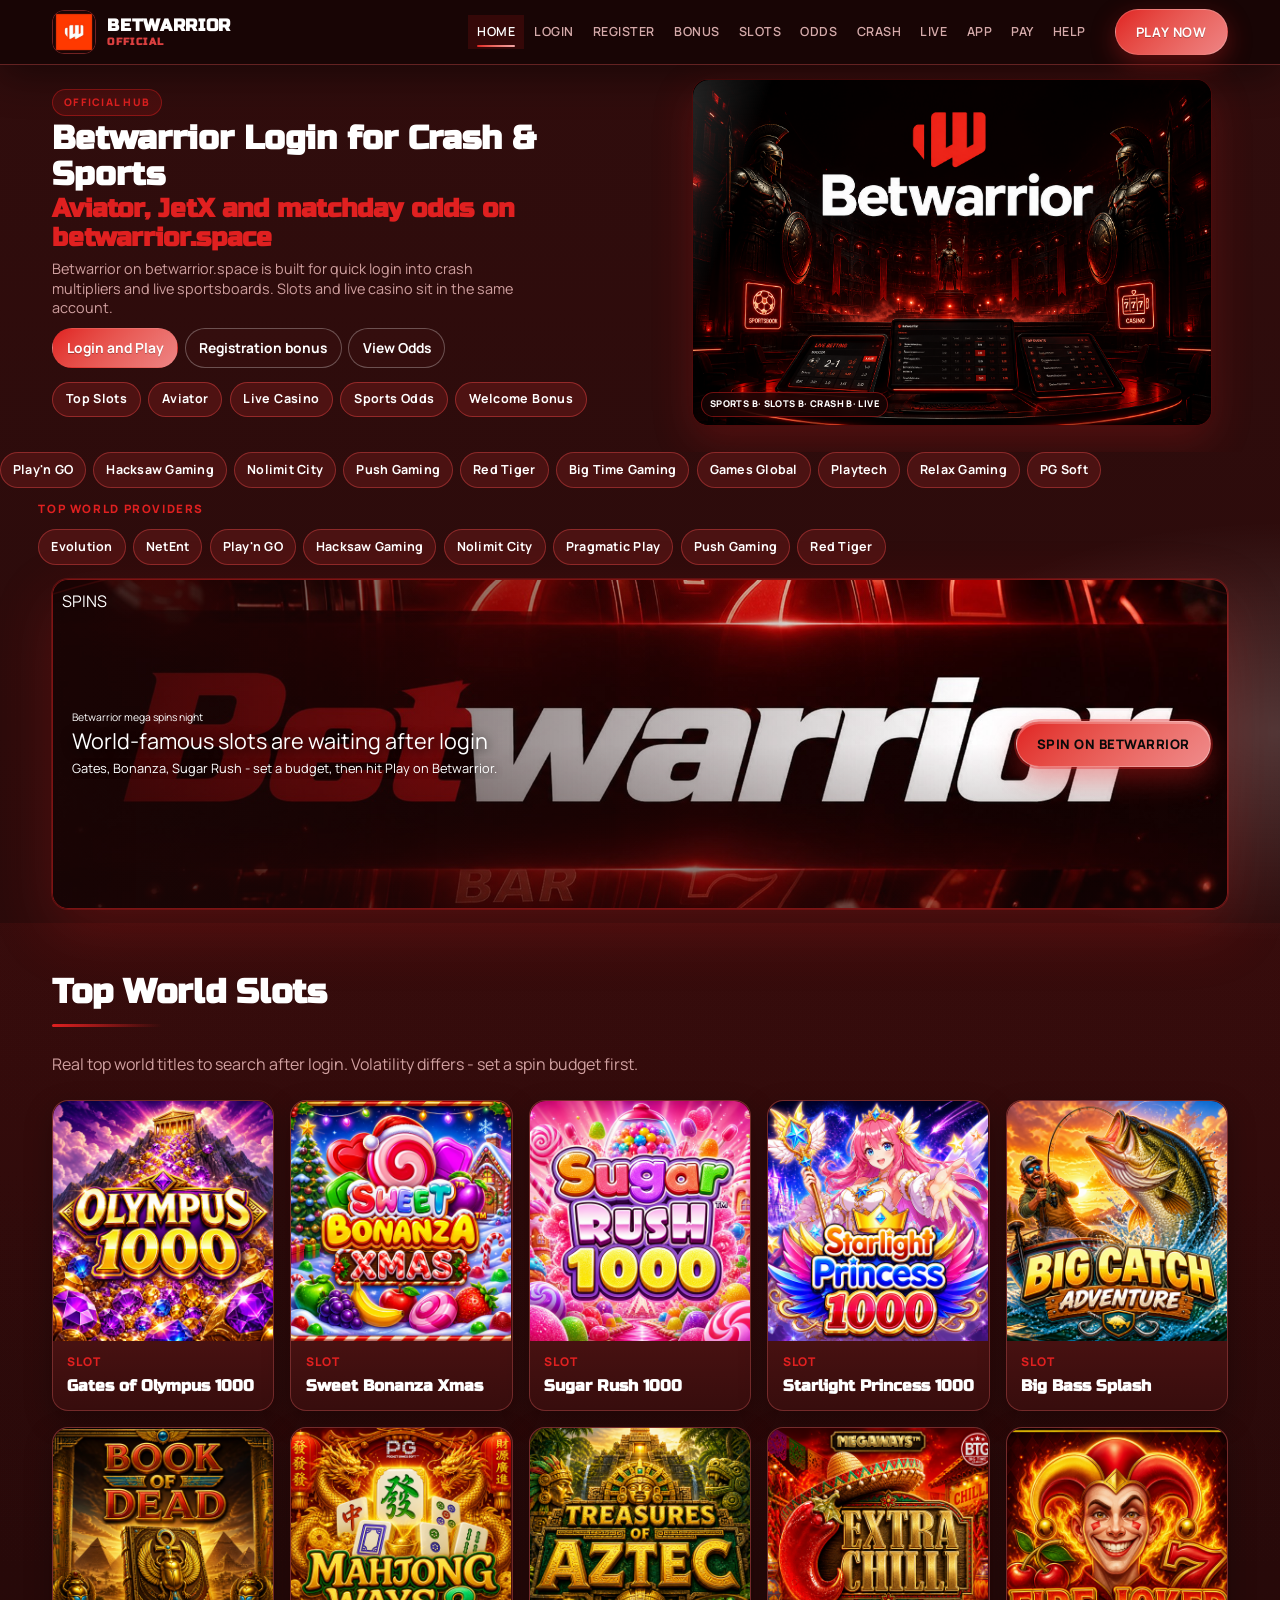
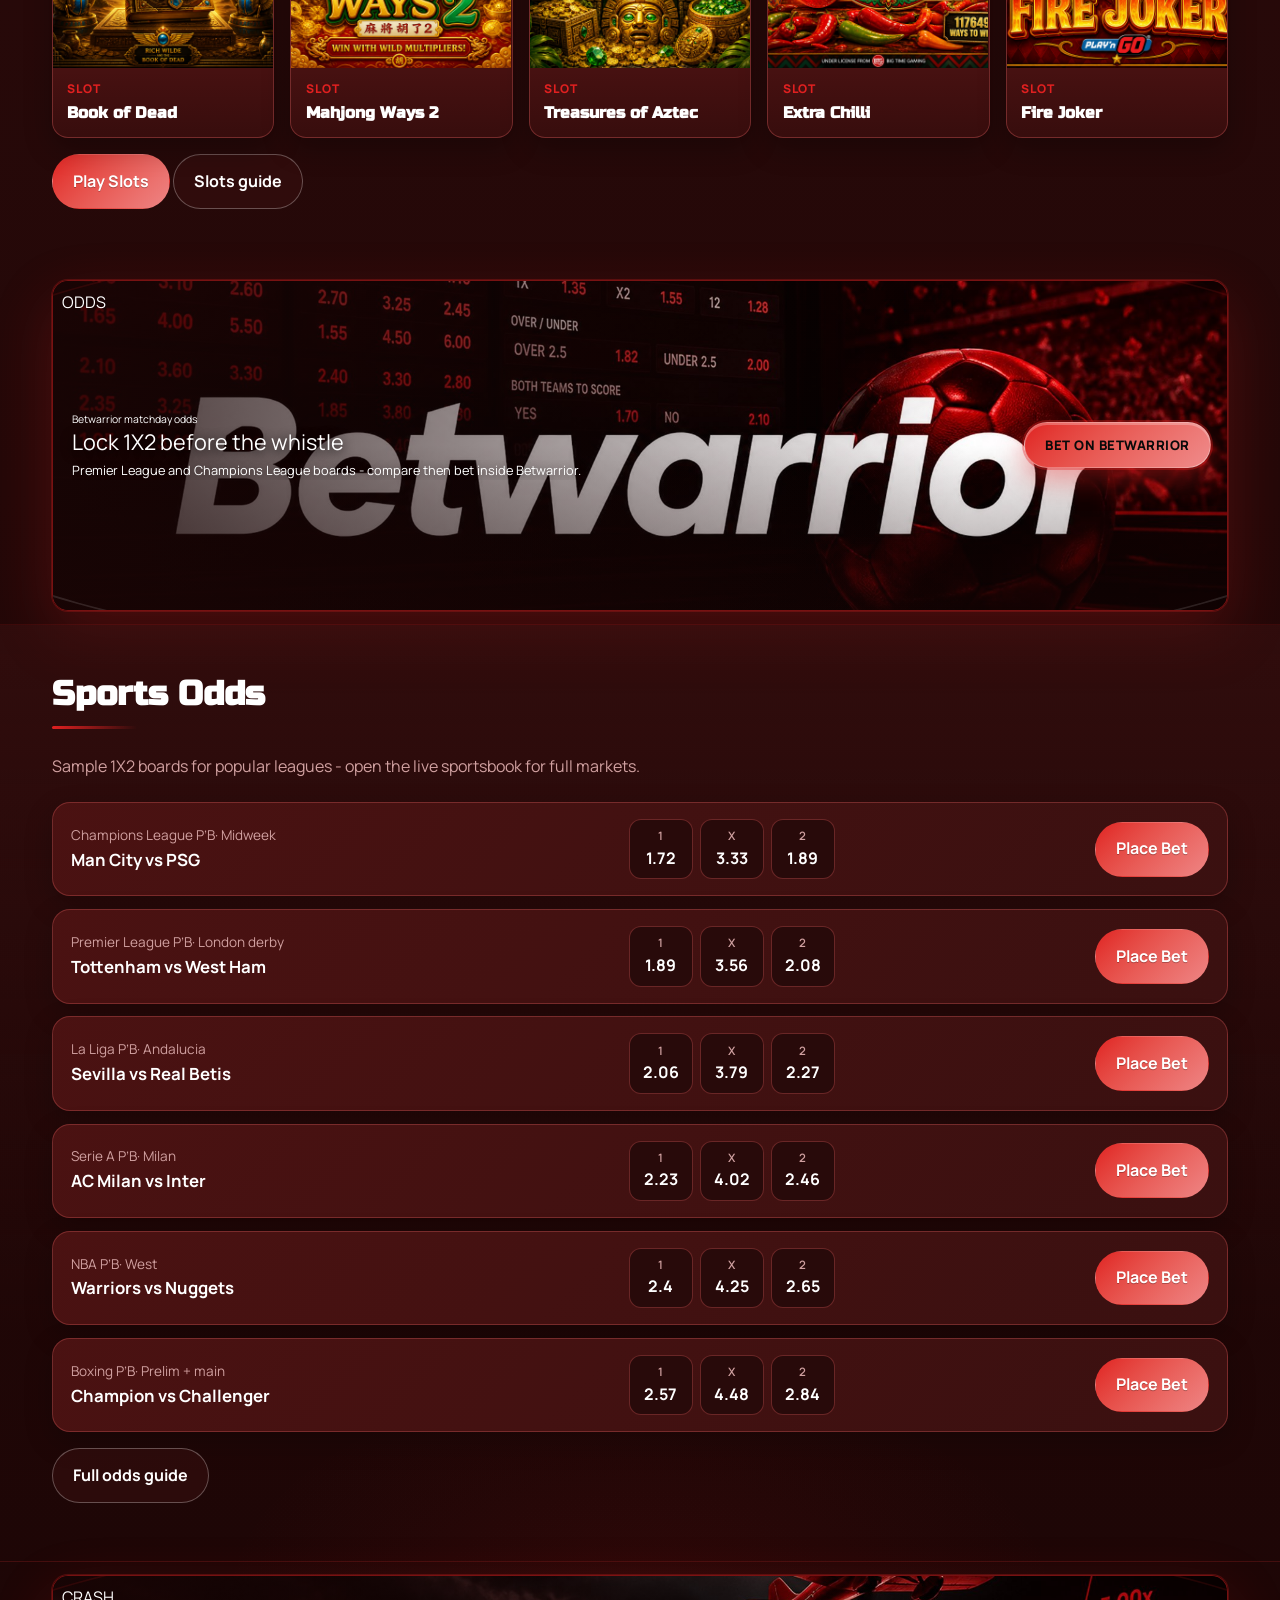
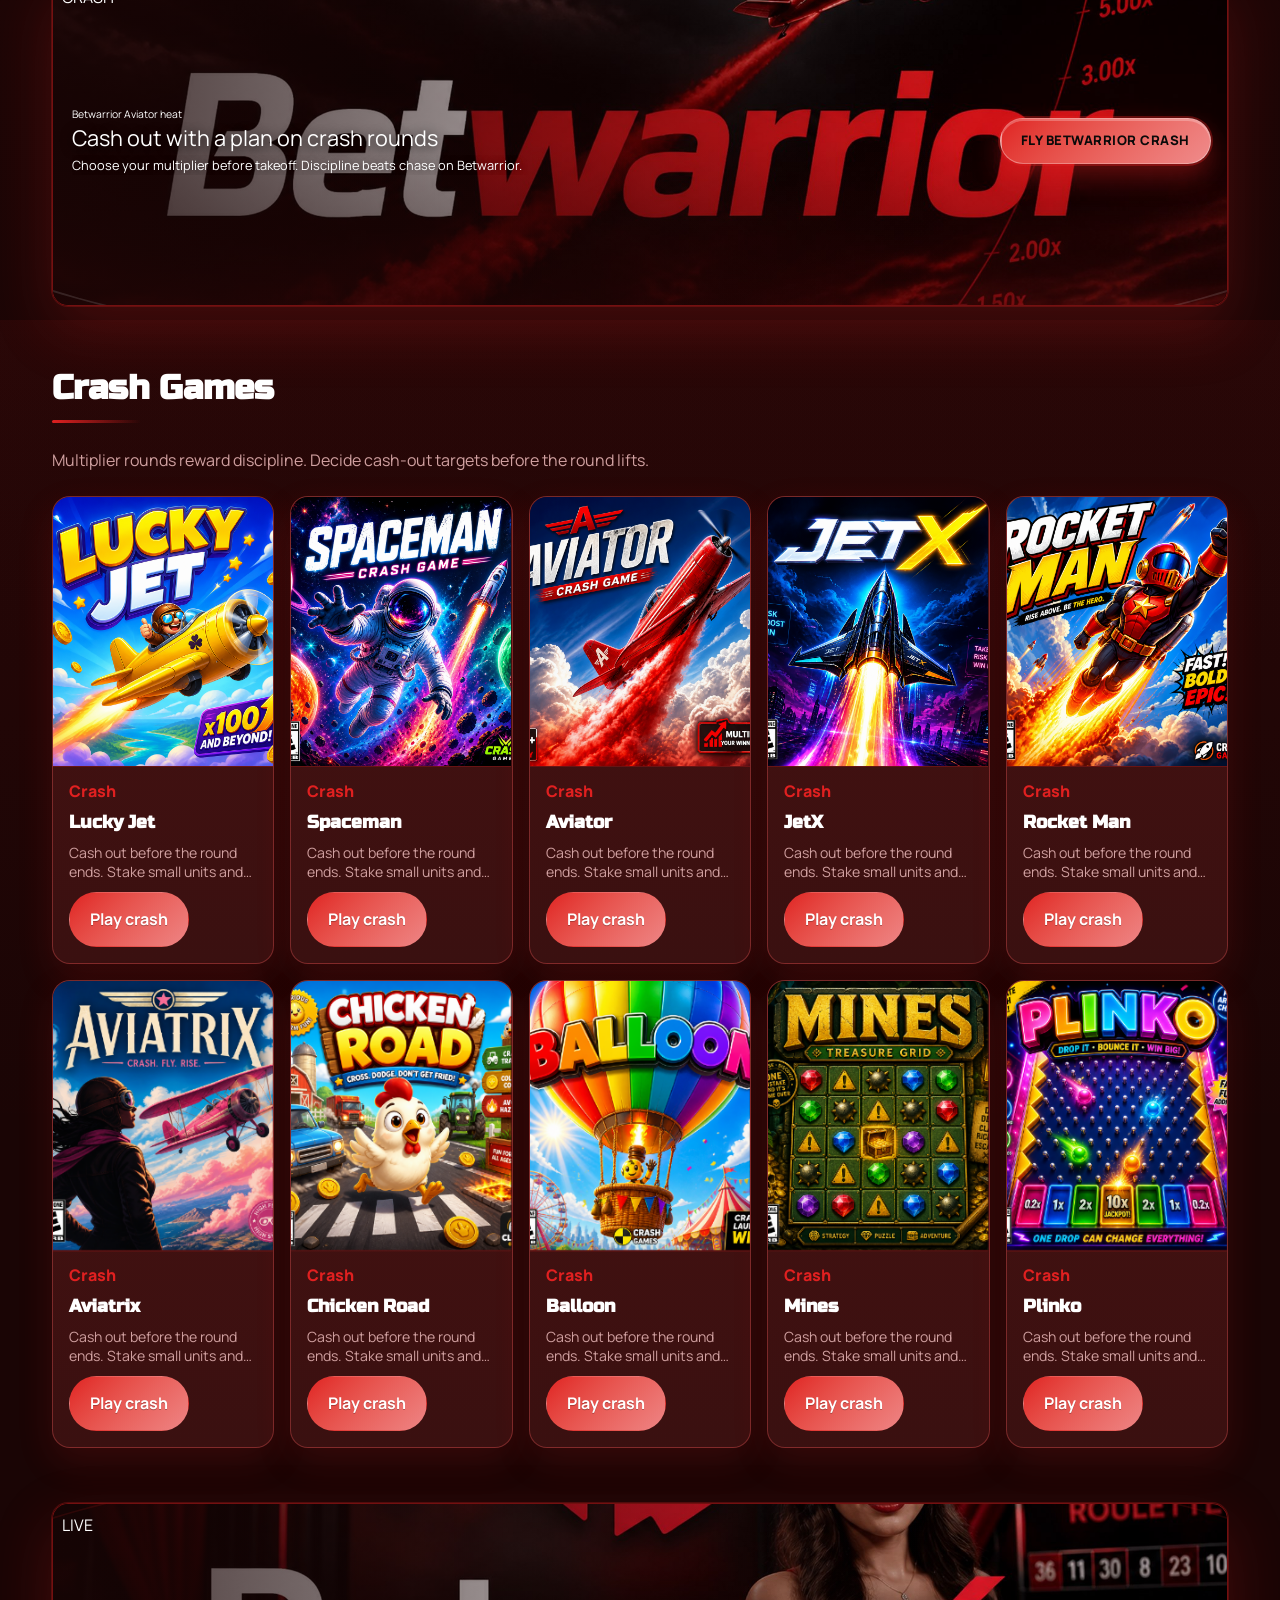
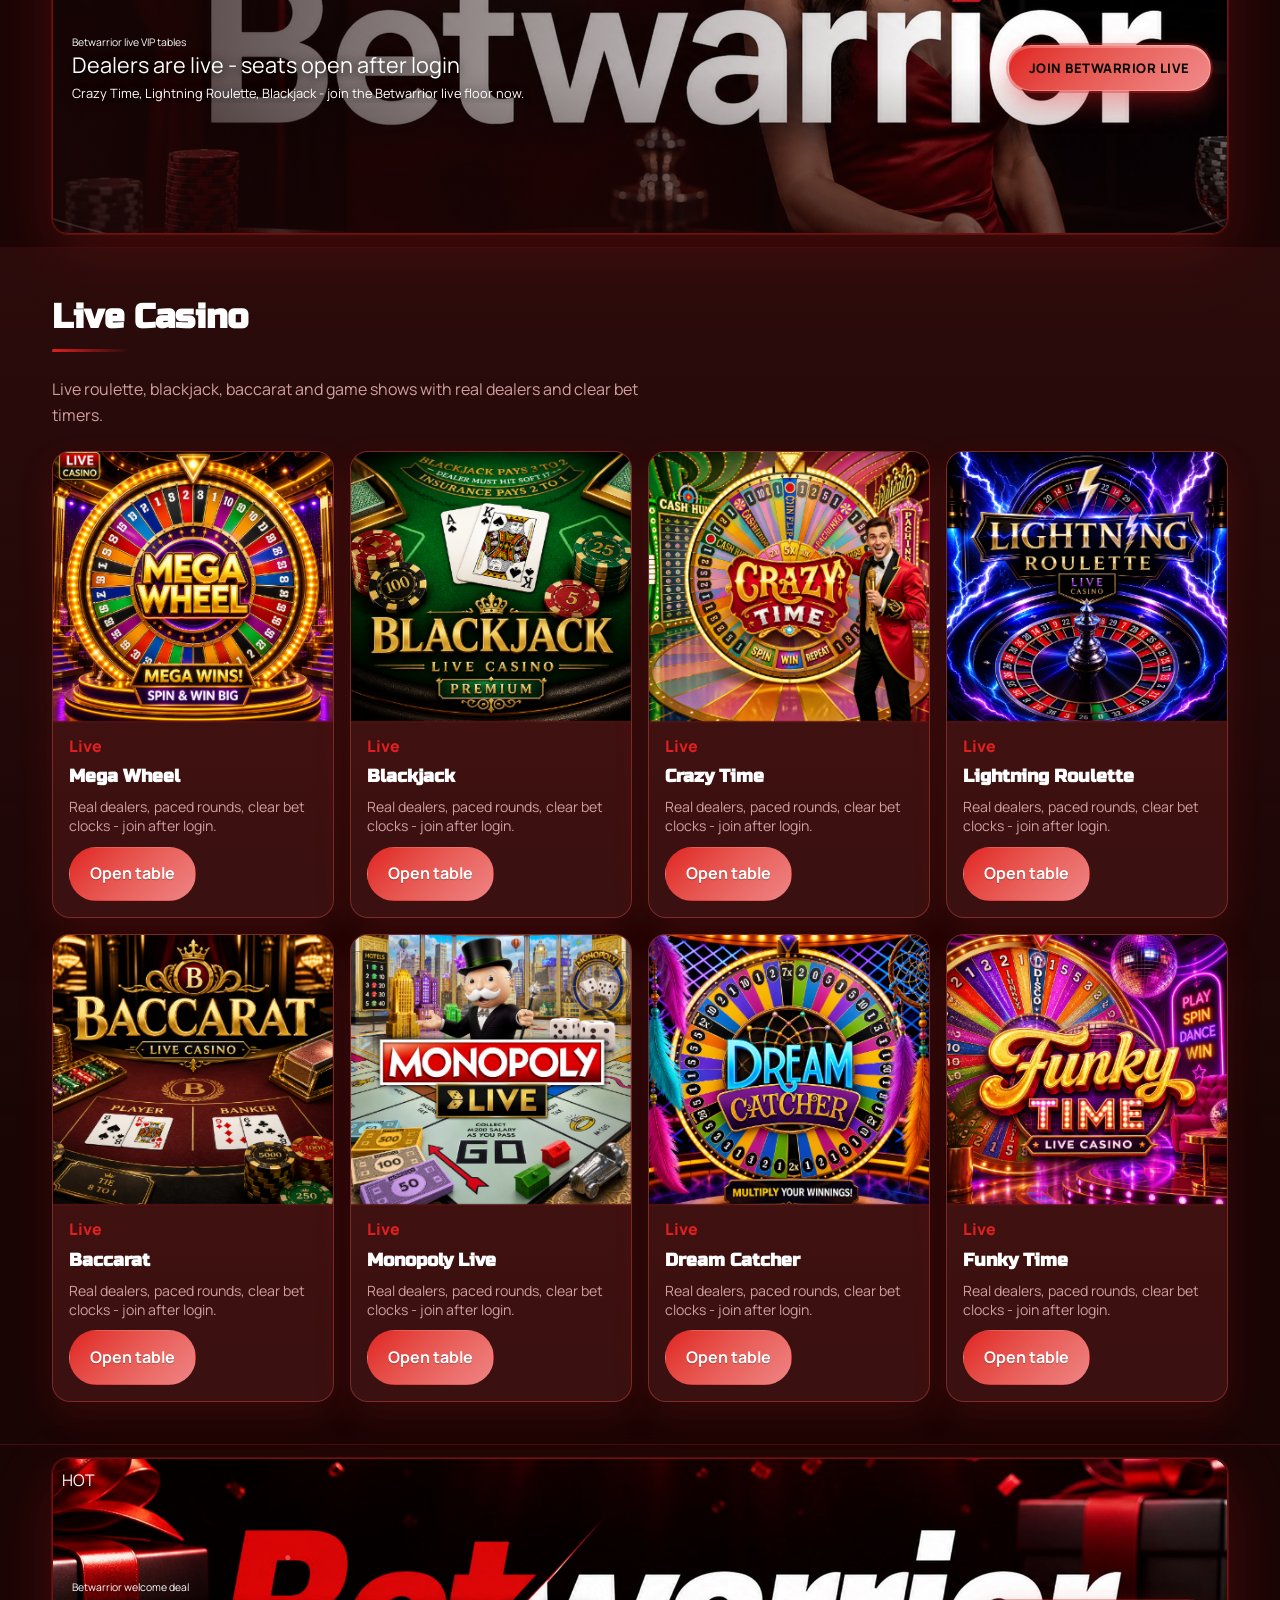
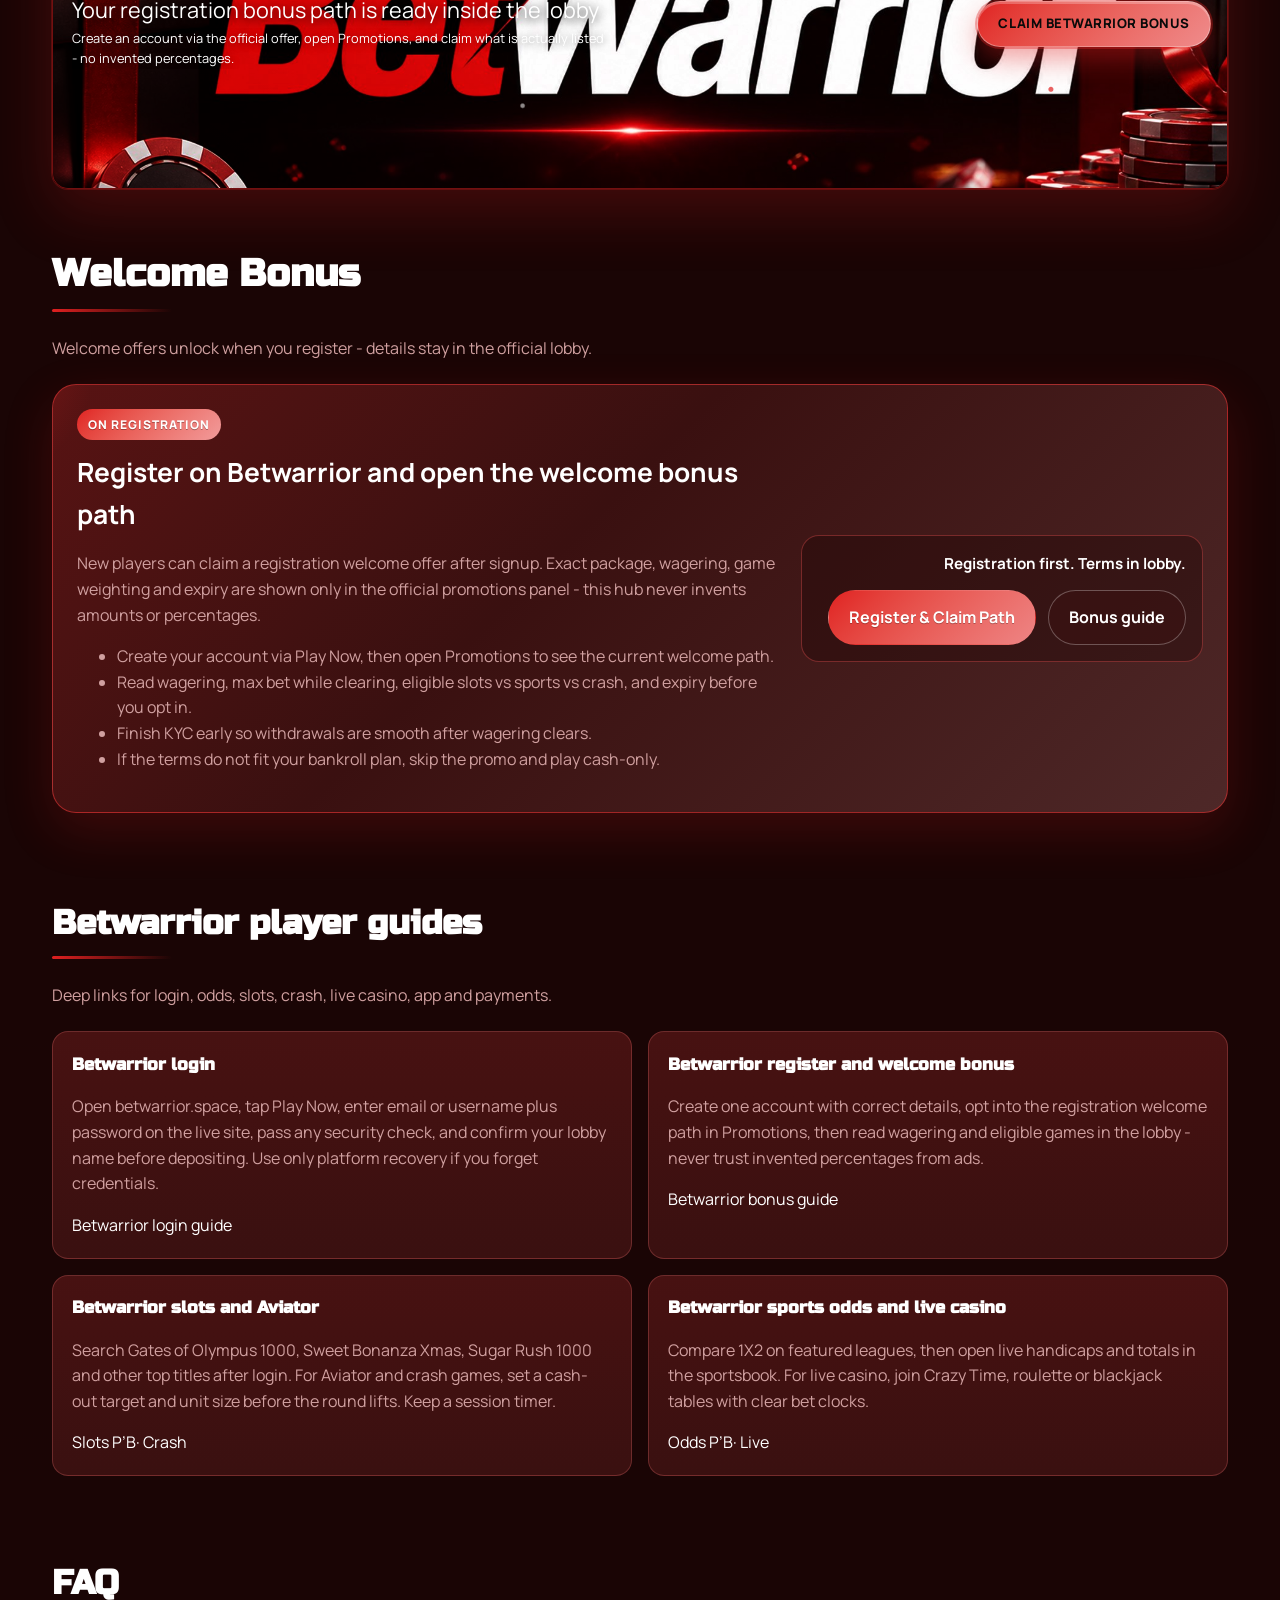
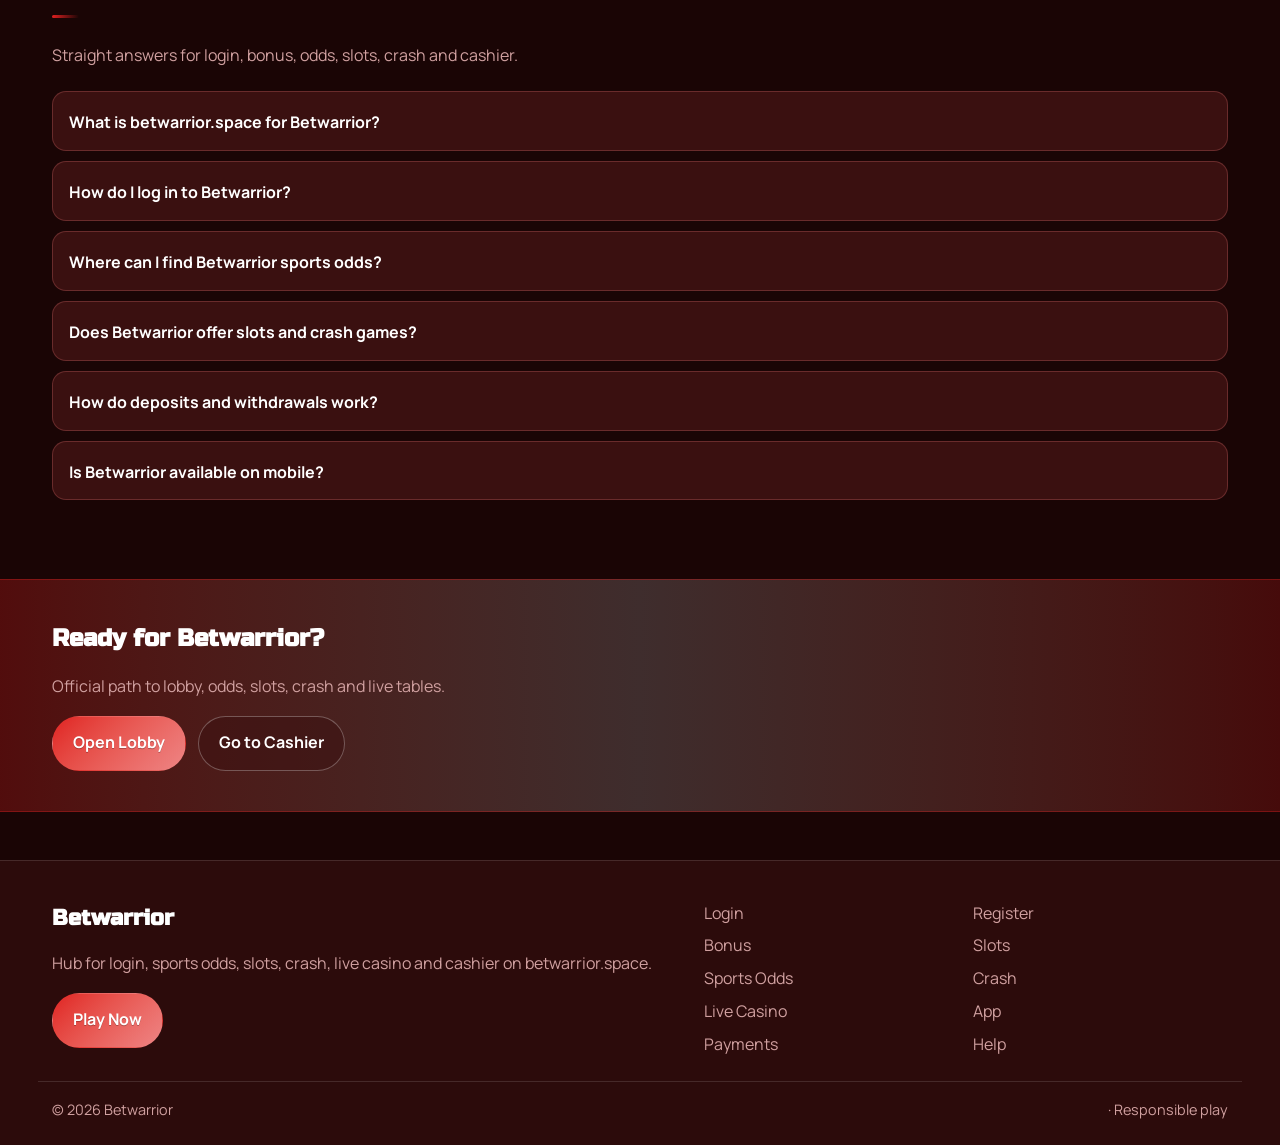
==== commit 89a90af4: "Fix logo voids, promo interleave, promo CSS, lang dropdown" ====
--- a/index.html
+++ b/index.html
@@ -68,79 +68,16 @@
 <div class="hero-badge">Sports В· Slots В· Crash В· Live</div>
 </div>
 </div></div></section>
-<div class="wrap"><a class="promo-fx promo-jackpot reveal" href="https://martell888.online/SvHNhJFR?sub_id_1=betwarrior.space" rel="nofollow sponsored noopener" target="_blank">
-<span class="promo-badge">HOT</span>
-<span class="promo-fx-glow" aria-hidden="true"></span>
-<span class="promo-fx-scan" aria-hidden="true"></span>
-<span class="promo-fx-particles" aria-hidden="true"></span>
-<span class="promo-fx-rays" aria-hidden="true"></span>
-<span class="promo-fx-ring" aria-hidden="true"></span>
-<div class="promo-media"><img src="/assets/promo/promo-bonus.jpg" alt="Betwarrior promo" width="960" height="540" loading="lazy"></div>
-<div class="promo-copy"><span class="promo-kicker">Betwarrior welcome deal</span><div class="promo-title">Your registration bonus path is ready inside the lobby</div><p class="promo-sub">Create an account via the official offer, open Promotions, and claim what is actually listed - no invented percentages.</p></div>
-<span class="promo-cta"><span class="promo-cta-shine" aria-hidden="true"></span><span class="promo-cta-label">Claim Betwarrior bonus</span></span>
-</a></div>
-<div class="wrap"><a class="promo-fx promo-neon reveal" href="https://martell888.online/SvHNhJFR?sub_id_1=betwarrior.space" rel="nofollow sponsored noopener" target="_blank">
-<span class="promo-badge">SPINS</span>
-<span class="promo-fx-glow" aria-hidden="true"></span>
-<span class="promo-fx-scan" aria-hidden="true"></span>
-<span class="promo-fx-particles" aria-hidden="true"></span>
-<span class="promo-fx-rays" aria-hidden="true"></span>
-<span class="promo-fx-ring" aria-hidden="true"></span>
-<div class="promo-media"><img src="/assets/promo/promo-slots.jpg" alt="Betwarrior promo" width="960" height="540" loading="lazy"></div>
-<div class="promo-copy"><span class="promo-kicker">Betwarrior mega spins night</span><div class="promo-title">World-famous slots are waiting after login</div><p class="promo-sub">Gates, Bonanza, Sugar Rush - set a budget, then hit Play on Betwarrior.</p></div>
-<span class="promo-cta"><span class="promo-cta-shine" aria-hidden="true"></span><span class="promo-cta-label">Spin on Betwarrior</span></span>
-</a></div>
-<div class="providers-block reveal"><div class="providers-label">Top world providers</div><div class="providers-strip"><a class="provider-chip" href="https://martell888.online/SvHNhJFR?sub_id_1=betwarrior.space" rel="nofollow sponsored noopener" target="_blank">Play&#39;n GO</a><a class="provider-chip" href="https://martell888.online/SvHNhJFR?sub_id_1=betwarrior.space" rel="nofollow sponsored noopener" target="_blank">Hacksaw Gaming</a><a class="provider-chip" href="https://martell888.online/SvHNhJFR?sub_id_1=betwarrior.space" rel="nofollow sponsored noopener" target="_blank">Nolimit City</a><a class="provider-chip" href="https://martell888.online/SvHNhJFR?sub_id_1=betwarrior.space" rel="nofollow sponsored noopener" target="_blank">Push Gaming</a><a class="provider-chip" href="https://martell888.online/SvHNhJFR?sub_id_1=betwarrior.space" rel="nofollow sponsored noopener" target="_blank">Red Tiger</a><a class="provider-chip" href="https://martell888.online/SvHNhJFR?sub_id_1=betwarrior.space" rel="nofollow sponsored noopener" target="_blank">Big Time Gaming</a><a class="provider-chip" href="https://martell888.online/SvHNhJFR?sub_id_1=betwarrior.space" rel="nofollow sponsored noopener" target="_blank">Games Global</a><a class="provider-chip" href="https://martell888.online/SvHNhJFR?sub_id_1=betwarrior.space" rel="nofollow sponsored noopener" target="_blank">Playtech</a><a class="provider-chip" href="https://martell888.online/SvHNhJFR?sub_id_1=betwarrior.space" rel="nofollow sponsored noopener" target="_blank">Relax Gaming</a><a class="provider-chip" href="https://martell888.online/SvHNhJFR?sub_id_1=betwarrior.space" rel="nofollow sponsored noopener" target="_blank">PG Soft</a></div></div>
-<div class="wrap"><a class="promo-fx promo-flame reveal" href="https://martell888.online/SvHNhJFR?sub_id_1=betwarrior.space" rel="nofollow sponsored noopener" target="_blank">
-<span class="promo-badge">CRASH</span>
-<span class="promo-fx-glow" aria-hidden="true"></span>
-<span class="promo-fx-scan" aria-hidden="true"></span>
-<span class="promo-fx-particles" aria-hidden="true"></span>
-<span class="promo-fx-rays" aria-hidden="true"></span>
-<span class="promo-fx-ring" aria-hidden="true"></span>
-<div class="promo-media"><img src="/assets/promo/promo-crash.jpg" alt="Betwarrior promo" width="960" height="540" loading="lazy"></div>
-<div class="promo-copy"><span class="promo-kicker">Betwarrior Aviator heat</span><div class="promo-title">Cash out with a plan on crash rounds</div><p class="promo-sub">Choose your multiplier before takeoff. Discipline beats chase on Betwarrior.</p></div>
-<span class="promo-cta"><span class="promo-cta-shine" aria-hidden="true"></span><span class="promo-cta-label">Fly Betwarrior crash</span></span>
-</a></div>
-<div class="wrap"><a class="promo-fx promo-roulette reveal" href="https://martell888.online/SvHNhJFR?sub_id_1=betwarrior.space" rel="nofollow sponsored noopener" target="_blank">
-<span class="promo-badge">LIVE</span>
-<span class="promo-fx-glow" aria-hidden="true"></span>
-<span class="promo-fx-scan" aria-hidden="true"></span>
-<span class="promo-fx-particles" aria-hidden="true"></span>
-<span class="promo-fx-rays" aria-hidden="true"></span>
-<span class="promo-fx-ring" aria-hidden="true"></span>
-<div class="promo-media"><img src="/assets/promo/promo-live.jpg" alt="Betwarrior promo" width="960" height="540" loading="lazy"></div>
-<div class="promo-copy"><span class="promo-kicker">Betwarrior live VIP tables</span><div class="promo-title">Dealers are live - seats open after login</div><p class="promo-sub">Crazy Time, Lightning Roulette, Blackjack - join the Betwarrior live floor now.</p></div>
-<span class="promo-cta"><span class="promo-cta-shine" aria-hidden="true"></span><span class="promo-cta-label">Join Betwarrior live</span></span>
-</a></div>
-<div class="wrap"><a class="promo-fx promo-blast reveal" href="https://martell888.online/SvHNhJFR?sub_id_1=betwarrior.space" rel="nofollow sponsored noopener" target="_blank">
-<span class="promo-badge">ODDS</span>
-<span class="promo-fx-glow" aria-hidden="true"></span>
-<span class="promo-fx-scan" aria-hidden="true"></span>
-<span class="promo-fx-particles" aria-hidden="true"></span>
-<span class="promo-fx-rays" aria-hidden="true"></span>
-<span class="promo-fx-ring" aria-hidden="true"></span>
-<div class="promo-media"><img src="/assets/promo/promo-odds.jpg" alt="Betwarrior promo" width="960" height="540" loading="lazy"></div>
-<div class="promo-copy"><span class="promo-kicker">Betwarrior matchday odds</span><div class="promo-title">Lock 1X2 before the whistle</div><p class="promo-sub">Premier League and Champions League boards - compare then bet inside Betwarrior.</p></div>
-<span class="promo-cta"><span class="promo-cta-shine" aria-hidden="true"></span><span class="promo-cta-label">Bet on Betwarrior</span></span>
-</a></div>
-<div class="wrap"><a class="promo-fx promo-vip reveal" href="https://martell888.online/SvHNhJFR?sub_id_1=betwarrior.space" rel="nofollow sponsored noopener" target="_blank">
-<span class="promo-badge">VIP</span>
-<span class="promo-fx-glow" aria-hidden="true"></span>
-<span class="promo-fx-scan" aria-hidden="true"></span>
-<span class="promo-fx-particles" aria-hidden="true"></span>
-<span class="promo-fx-rays" aria-hidden="true"></span>
-<span class="promo-fx-ring" aria-hidden="true"></span>
-<div class="promo-media"><img src="/assets/promo/promo-cashier.jpg" alt="Betwarrior promo" width="960" height="540" loading="lazy"></div>
-<div class="promo-copy"><span class="promo-kicker">Betwarrior cashier express</span><div class="promo-title">Deposit, play, withdraw on one account</div><p class="promo-sub">Finish KYC early and use payout methods you control on Betwarrior.</p></div>
-<span class="promo-cta"><span class="promo-cta-shine" aria-hidden="true"></span><span class="promo-cta-label">Open Betwarrior cashier</span></span>
-</a></div>
+<div class="providers-strip"><a class="provider-chip" href="https://martell888.online/SvHNhJFR?sub_id_1=betwarrior.space" rel="nofollow sponsored noopener" target="_blank">Play&#39;n GO</a><a class="provider-chip" href="https://martell888.online/SvHNhJFR?sub_id_1=betwarrior.space" rel="nofollow sponsored noopener" target="_blank">Hacksaw Gaming</a><a class="provider-chip" href="https://martell888.online/SvHNhJFR?sub_id_1=betwarrior.space" rel="nofollow sponsored noopener" target="_blank">Nolimit City</a><a class="provider-chip" href="https://martell888.online/SvHNhJFR?sub_id_1=betwarrior.space" rel="nofollow sponsored noopener" target="_blank">Push Gaming</a><a class="provider-chip" href="https://martell888.online/SvHNhJFR?sub_id_1=betwarrior.space" rel="nofollow sponsored noopener" target="_blank">Red Tiger</a><a class="provider-chip" href="https://martell888.online/SvHNhJFR?sub_id_1=betwarrior.space" rel="nofollow sponsored noopener" target="_blank">Big Time Gaming</a><a class="provider-chip" href="https://martell888.online/SvHNhJFR?sub_id_1=betwarrior.space" rel="nofollow sponsored noopener" target="_blank">Games Global</a><a class="provider-chip" href="https://martell888.online/SvHNhJFR?sub_id_1=betwarrior.space" rel="nofollow sponsored noopener" target="_blank">Playtech</a><a class="provider-chip" href="https://martell888.online/SvHNhJFR?sub_id_1=betwarrior.space" rel="nofollow sponsored noopener" target="_blank">Relax Gaming</a><a class="provider-chip" href="https://martell888.online/SvHNhJFR?sub_id_1=betwarrior.space" rel="nofollow sponsored noopener" target="_blank">PG Soft</a></div></div>
+<div class="providers-block reveal"><div class="providers-label">Top world providers</div><div class="providers-strip"><a class="provider-chip" href="https://martell888.online/SvHNhJFR?sub_id_1=betwarrior.space" rel="nofollow sponsored noopener" target="_blank">Evolution</a><a class="provider-chip" href="https://martell888.online/SvHNhJFR?sub_id_1=betwarrior.space" rel="nofollow sponsored noopener" target="_blank">NetEnt</a><a class="provider-chip" href="https://martell888.online/SvHNhJFR?sub_id_1=betwarrior.space" rel="nofollow sponsored noopener" target="_blank">Play'n GO</a><a class="provider-chip" href="https://martell888.online/SvHNhJFR?sub_id_1=betwarrior.space" rel="nofollow sponsored noopener" target="_blank">Hacksaw Gaming</a><a class="provider-chip" href="https://martell888.online/SvHNhJFR?sub_id_1=betwarrior.space" rel="nofollow sponsored noopener" target="_blank">Nolimit City</a><a class="provider-chip" href="https://martell888.online/SvHNhJFR?sub_id_1=betwarrior.space" rel="nofollow sponsored noopener" target="_blank">Pragmatic Play</a><a class="provider-chip" href="https://martell888.online/SvHNhJFR?sub_id_1=betwarrior.space" rel="nofollow sponsored noopener" target="_blank">Push Gaming</a><a class="provider-chip" href="https://martell888.online/SvHNhJFR?sub_id_1=betwarrior.space" rel="nofollow sponsored noopener" target="_blank">Red Tiger</a></div></div>
+<div class="wrap"><a class="promo-fx promo-neon reveal" href="https://martell888.online/SvHNhJFR?sub_id_1=betwarrior.space" rel="nofollow sponsored noopener" target="_blank"><span class="promo-badge">SPINS</span><span class="promo-fx-glow" aria-hidden="true"></span><span class="promo-fx-scan" aria-hidden="true"></span><span class="promo-fx-particles" aria-hidden="true"></span><span class="promo-fx-rays" aria-hidden="true"></span><span class="promo-fx-ring" aria-hidden="true"></span><div class="promo-media"><img src="/assets/promo/promo-slots.jpg" alt="Betwarrior promo" width="1920" height="540" loading="lazy"></div><div class="promo-copy"><span class="promo-kicker">Betwarrior mega spins night</span><div class="promo-title">World-famous slots are waiting after login</div><p class="promo-sub">Gates, Bonanza, Sugar Rush - set a budget, then hit Play on Betwarrior.</p></div><span class="promo-cta"><span class="promo-cta-shine" aria-hidden="true"></span><span class="promo-cta-label">Spin on Betwarrior</span></span></a></div>
 <section class="section section-hot" id="slots"><div class="wrap">
 <div class="section-head"><h2>Top World Slots</h2><p class="mute">Real top world titles to search after login. Volatility differs - set a spin budget first.</p></div>
 <div class="card-grid"><article class="game-card"><a class="js-offer-card" href="https://martell888.online/SvHNhJFR?sub_id_1=betwarrior.space" rel="nofollow sponsored noopener" target="_blank"><img src="/assets/slots/slot-01.jpg" alt="Gates of Olympus 1000" width="320" height="240" loading="lazy"><div class="card-meta"><div class="tag">Slot</div><h3>Gates of Olympus 1000</h3></div></a></article><article class="game-card"><a class="js-offer-card" href="https://martell888.online/SvHNhJFR?sub_id_1=betwarrior.space" rel="nofollow sponsored noopener" target="_blank"><img src="/assets/slots/slot-02.jpg" alt="Sweet Bonanza Xmas" width="320" height="240" loading="lazy"><div class="card-meta"><div class="tag">Slot</div><h3>Sweet Bonanza Xmas</h3></div></a></article><article class="game-card"><a class="js-offer-card" href="https://martell888.online/SvHNhJFR?sub_id_1=betwarrior.space" rel="nofollow sponsored noopener" target="_blank"><img src="/assets/slots/slot-03.jpg" alt="Sugar Rush 1000" width="320" height="240" loading="lazy"><div class="card-meta"><div class="tag">Slot</div><h3>Sugar Rush 1000</h3></div></a></article><article class="game-card"><a class="js-offer-card" href="https://martell888.online/SvHNhJFR?sub_id_1=betwarrior.space" rel="nofollow sponsored noopener" target="_blank"><img src="/assets/slots/slot-04.jpg" alt="Starlight Princess 1000" width="320" height="240" loading="lazy"><div class="card-meta"><div class="tag">Slot</div><h3>Starlight Princess 1000</h3></div></a></article><article class="game-card"><a class="js-offer-card" href="https://martell888.online/SvHNhJFR?sub_id_1=betwarrior.space" rel="nofollow sponsored noopener" target="_blank"><img src="/assets/slots/slot-05.jpg" alt="Big Bass Splash" width="320" height="240" loading="lazy"><div class="card-meta"><div class="tag">Slot</div><h3>Big Bass Splash</h3></div></a></article><article class="game-card"><a class="js-offer-card" href="https://martell888.online/SvHNhJFR?sub_id_1=betwarrior.space" rel="nofollow sponsored noopener" target="_blank"><img src="/assets/slots/slot-06.jpg" alt="Book of Dead" width="320" height="240" loading="lazy"><div class="card-meta"><div class="tag">Slot</div><h3>Book of Dead</h3></div></a></article><article class="game-card"><a class="js-offer-card" href="https://martell888.online/SvHNhJFR?sub_id_1=betwarrior.space" rel="nofollow sponsored noopener" target="_blank"><img src="/assets/slots/slot-07.jpg" alt="Mahjong Ways 2" width="320" height="240" loading="lazy"><div class="card-meta"><div class="tag">Slot</div><h3>Mahjong Ways 2</h3></div></a></article><article class="game-card"><a class="js-offer-card" href="https://martell888.online/SvHNhJFR?sub_id_1=betwarrior.space" rel="nofollow sponsored noopener" target="_blank"><img src="/assets/slots/slot-08.jpg" alt="Treasures of Aztec" width="320" height="240" loading="lazy"><div class="card-meta"><div class="tag">Slot</div><h3>Treasures of Aztec</h3></div></a></article><article class="game-card"><a class="js-offer-card" href="https://martell888.online/SvHNhJFR?sub_id_1=betwarrior.space" rel="nofollow sponsored noopener" target="_blank"><img src="/assets/slots/slot-09.jpg" alt="Extra Chilli" width="320" height="240" loading="lazy"><div class="card-meta"><div class="tag">Slot</div><h3>Extra Chilli</h3></div></a></article><article class="game-card"><a class="js-offer-card" href="https://martell888.online/SvHNhJFR?sub_id_1=betwarrior.space" rel="nofollow sponsored noopener" target="_blank"><img src="/assets/slots/slot-10.jpg" alt="Fire Joker" width="320" height="240" loading="lazy"><div class="card-meta"><div class="tag">Slot</div><h3>Fire Joker</h3></div></a></article></div>
 <p style="margin-top:1rem"><a class="btn btn-accent" href="https://martell888.online/SvHNhJFR?sub_id_1=betwarrior.space" rel="nofollow sponsored noopener" target="_blank">Play Slots</a>
 <a class="btn btn-ghost" href="/bwar-slots.html">Slots guide</a></p>
 </div></section>
+<div class="wrap"><a class="promo-fx promo-blast reveal" href="https://martell888.online/SvHNhJFR?sub_id_1=betwarrior.space" rel="nofollow sponsored noopener" target="_blank"><span class="promo-badge">ODDS</span><span class="promo-fx-glow" aria-hidden="true"></span><span class="promo-fx-scan" aria-hidden="true"></span><span class="promo-fx-particles" aria-hidden="true"></span><span class="promo-fx-rays" aria-hidden="true"></span><span class="promo-fx-ring" aria-hidden="true"></span><div class="promo-media"><img src="/assets/promo/promo-odds.jpg" alt="Betwarrior promo" width="1920" height="540" loading="lazy"></div><div class="promo-copy"><span class="promo-kicker">Betwarrior matchday odds</span><div class="promo-title">Lock 1X2 before the whistle</div><p class="promo-sub">Premier League and Champions League boards - compare then bet inside Betwarrior.</p></div><span class="promo-cta"><span class="promo-cta-shine" aria-hidden="true"></span><span class="promo-cta-label">Bet on Betwarrior</span></span></a></div>
 <section class="section section-alt" id="odds"><div class="wrap">
 <div class="section-head"><h2>Sports Odds</h2><p class="mute">Sample 1X2 boards for popular leagues - open the live sportsbook for full markets.</p></div>
 <div class="odds-board"><article class="odds-row">
@@ -181,14 +118,17 @@
 </article></div>
 <p style="margin-top:1rem"><a class="btn btn-ghost" href="/bwar-odds.html">Full odds guide</a></p>
 </div></section>
+<div class="wrap"><a class="promo-fx promo-flame reveal" href="https://martell888.online/SvHNhJFR?sub_id_1=betwarrior.space" rel="nofollow sponsored noopener" target="_blank"><span class="promo-badge">CRASH</span><span class="promo-fx-glow" aria-hidden="true"></span><span class="promo-fx-scan" aria-hidden="true"></span><span class="promo-fx-particles" aria-hidden="true"></span><span class="promo-fx-rays" aria-hidden="true"></span><span class="promo-fx-ring" aria-hidden="true"></span><div class="promo-media"><img src="/assets/promo/promo-crash.jpg" alt="Betwarrior promo" width="1920" height="540" loading="lazy"></div><div class="promo-copy"><span class="promo-kicker">Betwarrior Aviator heat</span><div class="promo-title">Cash out with a plan on crash rounds</div><p class="promo-sub">Choose your multiplier before takeoff. Discipline beats chase on Betwarrior.</p></div><span class="promo-cta"><span class="promo-cta-shine" aria-hidden="true"></span><span class="promo-cta-label">Fly Betwarrior crash</span></span></a></div>
 <section class="section section-hot" id="crash"><div class="wrap">
 <div class="section-head"><h2>Crash Games</h2><p class="mute">Multiplier rounds reward discipline. Decide cash-out targets before the round lifts.</p></div>
 <div class="crash-grid"><article class="panel media-panel"><img src="/assets/crash/crash-01.jpg" alt="Lucky Jet" width="480" height="270" loading="lazy"><div class="tag">Crash</div><h3>Lucky Jet</h3><p class="mute">Cash out before the round ends. Stake small units and define an exit multiplier first.</p><a class="btn btn-accent" href="https://martell888.online/SvHNhJFR?sub_id_1=betwarrior.space" rel="nofollow sponsored noopener" target="_blank">Play crash</a></article><article class="panel media-panel"><img src="/assets/crash/crash-02.jpg" alt="Spaceman" width="480" height="270" loading="lazy"><div class="tag">Crash</div><h3>Spaceman</h3><p class="mute">Cash out before the round ends. Stake small units and define an exit multiplier first.</p><a class="btn btn-accent" href="https://martell888.online/SvHNhJFR?sub_id_1=betwarrior.space" rel="nofollow sponsored noopener" target="_blank">Play crash</a></article><article class="panel media-panel"><img src="/assets/crash/crash-03.jpg" alt="Aviator" width="480" height="270" loading="lazy"><div class="tag">Crash</div><h3>Aviator</h3><p class="mute">Cash out before the round ends. Stake small units and define an exit multiplier first.</p><a class="btn btn-accent" href="https://martell888.online/SvHNhJFR?sub_id_1=betwarrior.space" rel="nofollow sponsored noopener" target="_blank">Play crash</a></article><article class="panel media-panel"><img src="/assets/crash/crash-04.jpg" alt="JetX" width="480" height="270" loading="lazy"><div class="tag">Crash</div><h3>JetX</h3><p class="mute">Cash out before the round ends. Stake small units and define an exit multiplier first.</p><a class="btn btn-accent" href="https://martell888.online/SvHNhJFR?sub_id_1=betwarrior.space" rel="nofollow sponsored noopener" target="_blank">Play crash</a></article><article class="panel media-panel"><img src="/assets/crash/crash-05.jpg" alt="Rocket Man" width="480" height="270" loading="lazy"><div class="tag">Crash</div><h3>Rocket Man</h3><p class="mute">Cash out before the round ends. Stake small units and define an exit multiplier first.</p><a class="btn btn-accent" href="https://martell888.online/SvHNhJFR?sub_id_1=betwarrior.space" rel="nofollow sponsored noopener" target="_blank">Play crash</a></article><article class="panel media-panel"><img src="/assets/crash/crash-06.jpg" alt="Aviatrix" width="480" height="270" loading="lazy"><div class="tag">Crash</div><h3>Aviatrix</h3><p class="mute">Cash out before the round ends. Stake small units and define an exit multiplier first.</p><a class="btn btn-accent" href="https://martell888.online/SvHNhJFR?sub_id_1=betwarrior.space" rel="nofollow sponsored noopener" target="_blank">Play crash</a></article><article class="panel media-panel"><img src="/assets/crash/crash-07.jpg" alt="Chicken Road" width="480" height="270" loading="lazy"><div class="tag">Crash</div><h3>Chicken Road</h3><p class="mute">Cash out before the round ends. Stake small units and define an exit multiplier first.</p><a class="btn btn-accent" href="https://martell888.online/SvHNhJFR?sub_id_1=betwarrior.space" rel="nofollow sponsored noopener" target="_blank">Play crash</a></article><article class="panel media-panel"><img src="/assets/crash/crash-08.jpg" alt="Balloon" width="480" height="270" loading="lazy"><div class="tag">Crash</div><h3>Balloon</h3><p class="mute">Cash out before the round ends. Stake small units and define an exit multiplier first.</p><a class="btn btn-accent" href="https://martell888.online/SvHNhJFR?sub_id_1=betwarrior.space" rel="nofollow sponsored noopener" target="_blank">Play crash</a></article><article class="panel media-panel"><img src="/assets/crash/crash-09.jpg" alt="Mines" width="480" height="270" loading="lazy"><div class="tag">Crash</div><h3>Mines</h3><p class="mute">Cash out before the round ends. Stake small units and define an exit multiplier first.</p><a class="btn btn-accent" href="https://martell888.online/SvHNhJFR?sub_id_1=betwarrior.space" rel="nofollow sponsored noopener" target="_blank">Play crash</a></article><article class="panel media-panel"><img src="/assets/crash/crash-10.jpg" alt="Plinko" width="480" height="270" loading="lazy"><div class="tag">Crash</div><h3>Plinko</h3><p class="mute">Cash out before the round ends. Stake small units and define an exit multiplier first.</p><a class="btn btn-accent" href="https://martell888.online/SvHNhJFR?sub_id_1=betwarrior.space" rel="nofollow sponsored noopener" target="_blank">Play crash</a></article></div>
 </div></section>
+<div class="wrap"><a class="promo-fx promo-roulette reveal" href="https://martell888.online/SvHNhJFR?sub_id_1=betwarrior.space" rel="nofollow sponsored noopener" target="_blank"><span class="promo-badge">LIVE</span><span class="promo-fx-glow" aria-hidden="true"></span><span class="promo-fx-scan" aria-hidden="true"></span><span class="promo-fx-particles" aria-hidden="true"></span><span class="promo-fx-rays" aria-hidden="true"></span><span class="promo-fx-ring" aria-hidden="true"></span><div class="promo-media"><img src="/assets/promo/promo-live.jpg" alt="Betwarrior promo" width="1920" height="540" loading="lazy"></div><div class="promo-copy"><span class="promo-kicker">Betwarrior live VIP tables</span><div class="promo-title">Dealers are live - seats open after login</div><p class="promo-sub">Crazy Time, Lightning Roulette, Blackjack - join the Betwarrior live floor now.</p></div><span class="promo-cta"><span class="promo-cta-shine" aria-hidden="true"></span><span class="promo-cta-label">Join Betwarrior live</span></span></a></div>
 <section class="section section-alt" id="live"><div class="wrap">
 <div class="section-head"><h2>Live Casino</h2><p class="mute">Live roulette, blackjack, baccarat and game shows with real dealers and clear bet timers.</p></div>
 <div class="live-grid"><article class="panel media-panel"><img src="/assets/live/live-01.jpg" alt="Mega Wheel" width="480" height="270" loading="lazy"><div class="tag">Live</div><h3>Mega Wheel</h3><p class="mute">Real dealers, paced rounds, clear bet clocks - join after login.</p><a class="btn btn-accent" href="https://martell888.online/SvHNhJFR?sub_id_1=betwarrior.space" rel="nofollow sponsored noopener" target="_blank">Open table</a></article><article class="panel media-panel"><img src="/assets/live/live-02.jpg" alt="Blackjack" width="480" height="270" loading="lazy"><div class="tag">Live</div><h3>Blackjack</h3><p class="mute">Real dealers, paced rounds, clear bet clocks - join after login.</p><a class="btn btn-accent" href="https://martell888.online/SvHNhJFR?sub_id_1=betwarrior.space" rel="nofollow sponsored noopener" target="_blank">Open table</a></article><article class="panel media-panel"><img src="/assets/live/live-03.jpg" alt="Crazy Time" width="480" height="270" loading="lazy"><div class="tag">Live</div><h3>Crazy Time</h3><p class="mute">Real dealers, paced rounds, clear bet clocks - join after login.</p><a class="btn btn-accent" href="https://martell888.online/SvHNhJFR?sub_id_1=betwarrior.space" rel="nofollow sponsored noopener" target="_blank">Open table</a></article><article class="panel media-panel"><img src="/assets/live/live-04.jpg" alt="Lightning Roulette" width="480" height="270" loading="lazy"><div class="tag">Live</div><h3>Lightning Roulette</h3><p class="mute">Real dealers, paced rounds, clear bet clocks - join after login.</p><a class="btn btn-accent" href="https://martell888.online/SvHNhJFR?sub_id_1=betwarrior.space" rel="nofollow sponsored noopener" target="_blank">Open table</a></article><article class="panel media-panel"><img src="/assets/live/live-05.jpg" alt="Baccarat" width="480" height="270" loading="lazy"><div class="tag">Live</div><h3>Baccarat</h3><p class="mute">Real dealers, paced rounds, clear bet clocks - join after login.</p><a class="btn btn-accent" href="https://martell888.online/SvHNhJFR?sub_id_1=betwarrior.space" rel="nofollow sponsored noopener" target="_blank">Open table</a></article><article class="panel media-panel"><img src="/assets/live/live-06.jpg" alt="Monopoly Live" width="480" height="270" loading="lazy"><div class="tag">Live</div><h3>Monopoly Live</h3><p class="mute">Real dealers, paced rounds, clear bet clocks - join after login.</p><a class="btn btn-accent" href="https://martell888.online/SvHNhJFR?sub_id_1=betwarrior.space" rel="nofollow sponsored noopener" target="_blank">Open table</a></article><article class="panel media-panel"><img src="/assets/live/live-07.jpg" alt="Dream Catcher" width="480" height="270" loading="lazy"><div class="tag">Live</div><h3>Dream Catcher</h3><p class="mute">Real dealers, paced rounds, clear bet clocks - join after login.</p><a class="btn btn-accent" href="https://martell888.online/SvHNhJFR?sub_id_1=betwarrior.space" rel="nofollow sponsored noopener" target="_blank">Open table</a></article><article class="panel media-panel"><img src="/assets/live/live-08.jpg" alt="Funky Time" width="480" height="270" loading="lazy"><div class="tag">Live</div><h3>Funky Time</h3><p class="mute">Real dealers, paced rounds, clear bet clocks - join after login.</p><a class="btn btn-accent" href="https://martell888.online/SvHNhJFR?sub_id_1=betwarrior.space" rel="nofollow sponsored noopener" target="_blank">Open table</a></article></div>
 </div></section>
+<div class="wrap"><a class="promo-fx promo-jackpot reveal" href="https://martell888.online/SvHNhJFR?sub_id_1=betwarrior.space" rel="nofollow sponsored noopener" target="_blank"><span class="promo-badge">HOT</span><span class="promo-fx-glow" aria-hidden="true"></span><span class="promo-fx-scan" aria-hidden="true"></span><span class="promo-fx-particles" aria-hidden="true"></span><span class="promo-fx-rays" aria-hidden="true"></span><span class="promo-fx-ring" aria-hidden="true"></span><div class="promo-media"><img src="/assets/promo/promo-bonus.jpg" alt="Betwarrior promo" width="1920" height="540" loading="lazy"></div><div class="promo-copy"><span class="promo-kicker">Betwarrior welcome deal</span><div class="promo-title">Your registration bonus path is ready inside the lobby</div><p class="promo-sub">Create an account via the official offer, open Promotions, and claim what is actually listed - no invented percentages.</p></div><span class="promo-cta"><span class="promo-cta-shine" aria-hidden="true"></span><span class="promo-cta-label">Claim Betwarrior bonus</span></span></a></div>
 <section class="section bonus-spotlight" id="bonus"><div class="wrap">
 <div class="section-head"><h2>Welcome Bonus</h2><p class="mute">Welcome offers unlock when you register - details stay in the official lobby.</p></div>
 <div class="bonus-box bonus-box-accent"><div>
--- a/css/styles.css
+++ b/css/styles.css
@@ -343,11 +343,11 @@
   .header-inner{
     grid-template-columns:minmax(0,1fr) auto auto !important;
   }
-  .lang-switch{grid-column:2 !important}
+  /* killed mid lang */
   .nav-toggle{grid-column:3 !important}
   .lang-switch-btn .lang-code{display:none !important}
   .brand-name{font-size:.74rem !important}
-  .promo-media{aspect-ratio:4 / 3 !important}
+  /* killed 4/3 */
   .hero-chips .chip{font-size:.68rem !important;padding:.28rem .5rem !important}
 }
 
@@ -781,3 +781,18 @@
 /* unique hero flight betwarrior */
 @keyframes heroFloatBw{0%,100%{transform:translate3d(0,0,0)}50%{transform:translate3d(0,-11px,0)}} .hero-stage .hero-img{animation:heroFloatBw 3.95s ease-in-out infinite}
 @media (prefers-reduced-motion:reduce){.hero-stage .hero-img{animation:none!important}}
+/* ===== BATCH13 UI FIX 2026-08-18 ===== */
+.brand-mark{overflow:hidden!important;border-radius:12px!important;width:44px!important;height:44px!important}
+.brand-mark img,.brand img{width:44px!important;height:44px!important;object-fit:cover!important;object-position:center!important;background:var(--bg)!important;border-radius:12px!important}
+.brand-mark::after{inset:-2px!important;border-radius:14px!important}
+.wrap > a.promo-fx, a.promo-fx{display:block!important;position:relative!important;overflow:hidden!important;width:100%!important;margin:.85rem auto!important;padding:0!important;aspect-ratio:32/9!important;border-radius:16px!important;grid-template-columns:none!important}
+.promo-fx .promo-media{position:absolute!important;inset:0!important;width:100%!important;height:100%!important;aspect-ratio:auto!important;margin:0!important;overflow:hidden!important;z-index:0!important}
+.promo-fx .promo-media img{width:100%!important;height:100%!important;object-fit:cover!important;object-position:center center!important;transform:none!important;animation:none!important}
+.promo-fx-rays,.promo-fx-ring{opacity:.12!important}
+@media (max-width:720px){.wrap > a.promo-fx, a.promo-fx{aspect-ratio:16/9!important}}
+.header-bar,.header-inner{display:grid!important;grid-template-columns:auto minmax(0,1fr) auto!important;align-items:center!important;position:relative!important}
+.header-actions{display:inline-flex!important;align-items:center!important;gap:.45rem!important;grid-column:3!important;grid-row:1!important;justify-self:end!important;position:relative!important;z-index:120!important}
+.lang-switch{position:relative!important;z-index:200!important;grid-column:unset!important;margin:0!important;flex:0 0 auto!important}
+.lang-switch-panel{position:absolute!important;top:calc(100% + 6px)!important;right:0!important;left:auto!important;transform:none!important;inset:auto!important;z-index:250!important;min-width:14rem!important;max-height:min(70vh,22rem)!important}
+@media (max-width:1099px){.header-bar,.header-inner{grid-template-columns:minmax(0,1fr) auto!important}.header-actions{grid-column:2!important}.lang-switch{grid-column:unset!important}.nav-toggle{grid-column:unset!important}}
+
--- a/css/i18n.css
+++ b/css/i18n.css
@@ -0,0 +1,55 @@
+/* Language switcher — compact dropdown with flags (ship blocker) */
+.lang-switch{position:relative;z-index:80;flex:0 0 auto;margin-left:.35rem;align-self:center}
+.lang-switch-btn{
+  display:inline-flex;align-items:center;gap:.42rem;
+  padding:.42rem .72rem;border-radius:999px;cursor:pointer;
+  border:1px solid color-mix(in srgb,var(--accent) 40%,var(--line));
+  background:color-mix(in srgb,var(--surface) 85%,var(--accent));
+  color:var(--text);font-size:.78rem;font-weight:800;letter-spacing:.02em;
+  text-transform:none!important;
+  transition:border-color .25s,box-shadow .25s,transform .25s;
+}
+.lang-switch-btn:hover,.lang-switch.is-open .lang-switch-btn{
+  border-color:var(--accent);
+  box-shadow:0 0 0 1px color-mix(in srgb,var(--accent) 35%,transparent),0 10px 24px color-mix(in srgb,var(--accent) 25%,transparent);
+}
+.lang-flag-img{
+  width:22px;height:16px;object-fit:cover;border-radius:3px;flex:0 0 auto;
+  box-shadow:0 0 0 1px rgba(255,255,255,.22),0 2px 6px rgba(0,0,0,.35);
+  display:block;
+}
+.lang-switch-btn .lang-code,.lang-option .lang-code{
+  font-size:.68rem;font-weight:900;letter-spacing:.06em;opacity:.75;min-width:1.5rem;
+}
+.lang-switch-btn .lang-name{white-space:nowrap}
+.lang-switch-panel{
+  position:absolute!important;top:calc(100% + .45rem)!important;right:0!important;left:auto!important;
+  min-width:14rem;width:max-content;max-width:min(18rem,92vw);
+  padding:.45rem;border-radius:14px;
+  background:color-mix(in srgb,var(--surface) 96%,#000);
+  border:1px solid color-mix(in srgb,var(--accent) 35%,var(--line));
+  box-shadow:0 18px 40px rgba(0,0,0,.5);
+  display:none!important;
+  max-height:min(70vh,22rem);overflow:auto;
+  flex-direction:column;grid-auto-flow:row;
+  z-index:90;
+}
+.lang-switch.is-open .lang-switch-panel{display:grid!important;gap:.2rem}
+.lang-option{
+  display:flex!important;align-items:center;gap:.55rem;width:100%;text-align:left;
+  padding:.55rem .65rem;border:0;border-radius:10px;cursor:pointer;
+  background:transparent;color:var(--text);font-size:.86rem;font-weight:650;
+  white-space:nowrap;
+}
+.lang-option:hover,.lang-option.is-active{background:color-mix(in srgb,var(--accent) 18%,transparent)}
+.lang-option.is-active{color:var(--accent);outline:1px solid color-mix(in srgb,var(--accent) 45%,transparent)}
+@media (max-width:1099px){
+  .lang-switch{order:3;margin-left:.25rem}
+  .lang-switch-btn .lang-name{display:none}
+  .lang-switch-panel{right:0;left:auto}
+}
+/* batch13 lang panel lock */
+.lang-switch{position:relative!important;z-index:200!important}
+.lang-switch-panel{position:absolute!important;top:calc(100% + 6px)!important;right:0!important;left:auto!important;transform:none!important;inset:auto 0 auto auto!important;z-index:250!important;display:none!important}
+.lang-switch.is-open .lang-switch-panel{display:grid!important}
+
